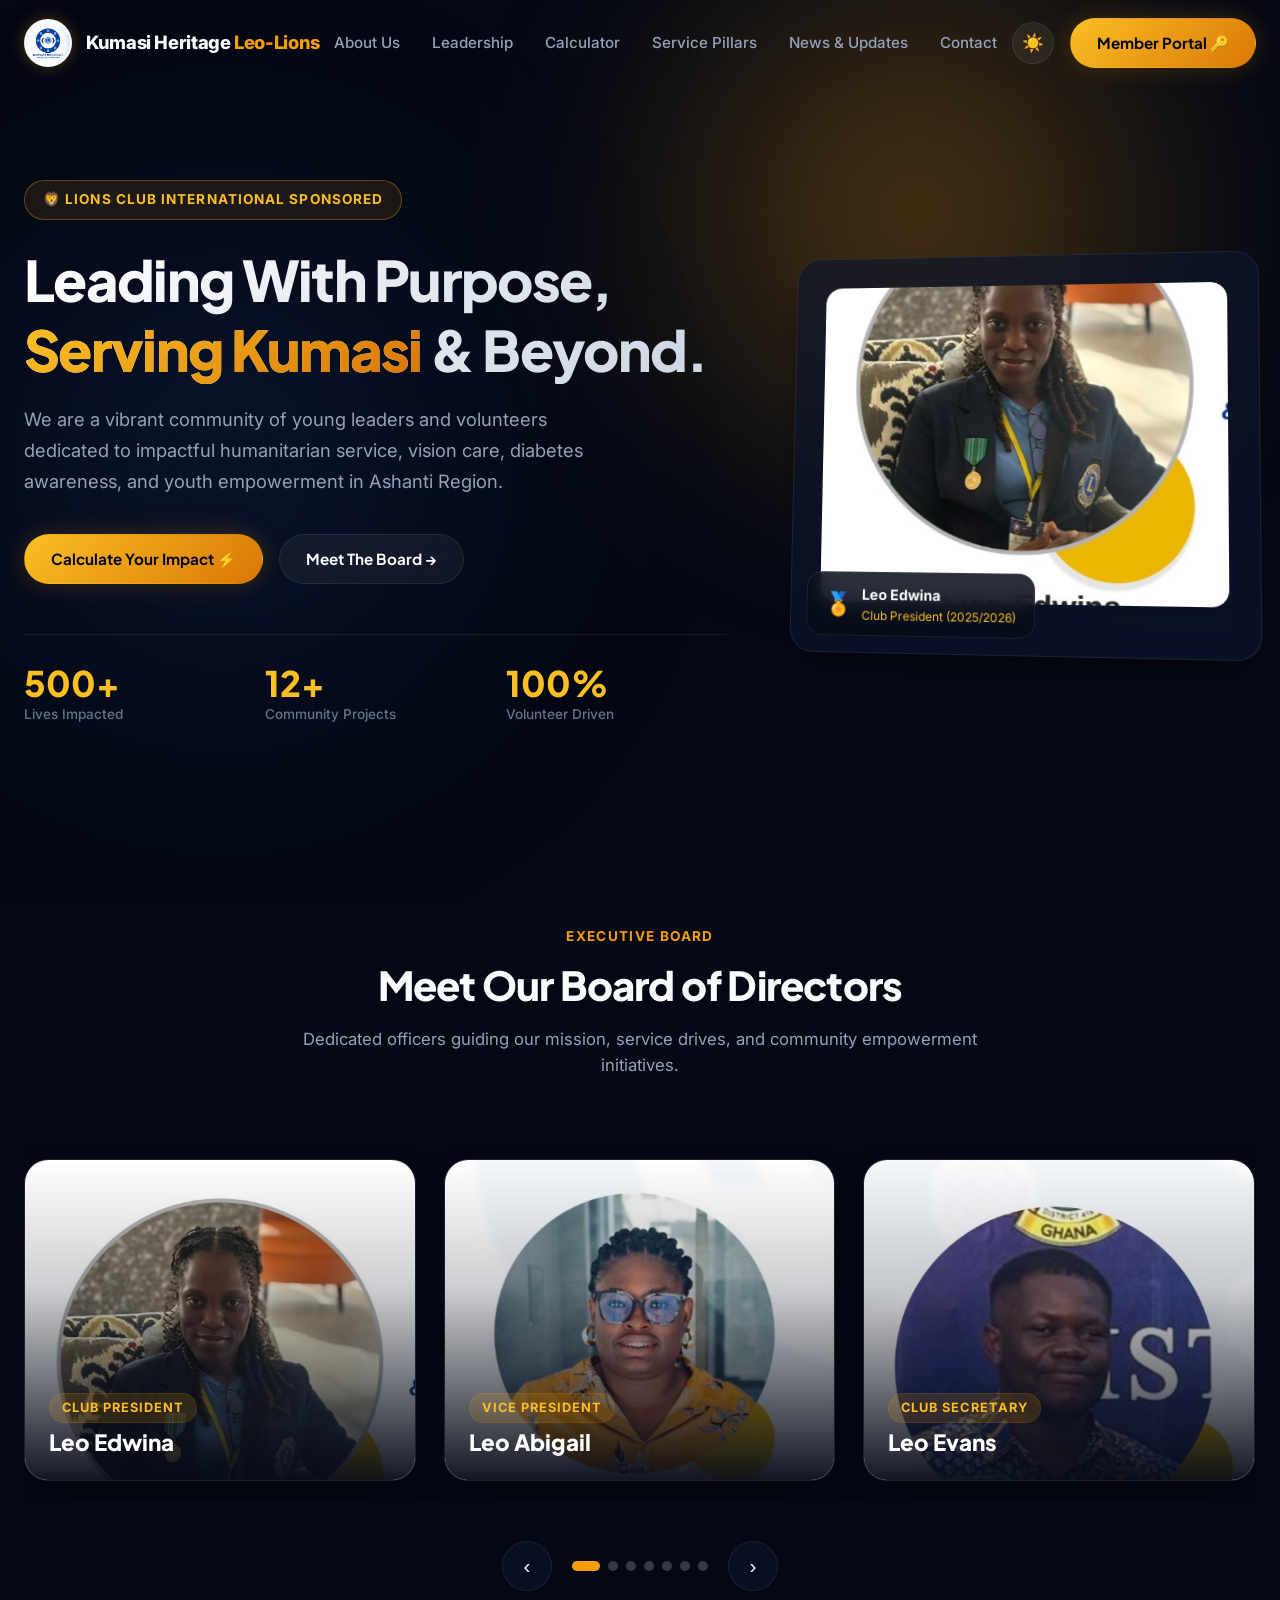
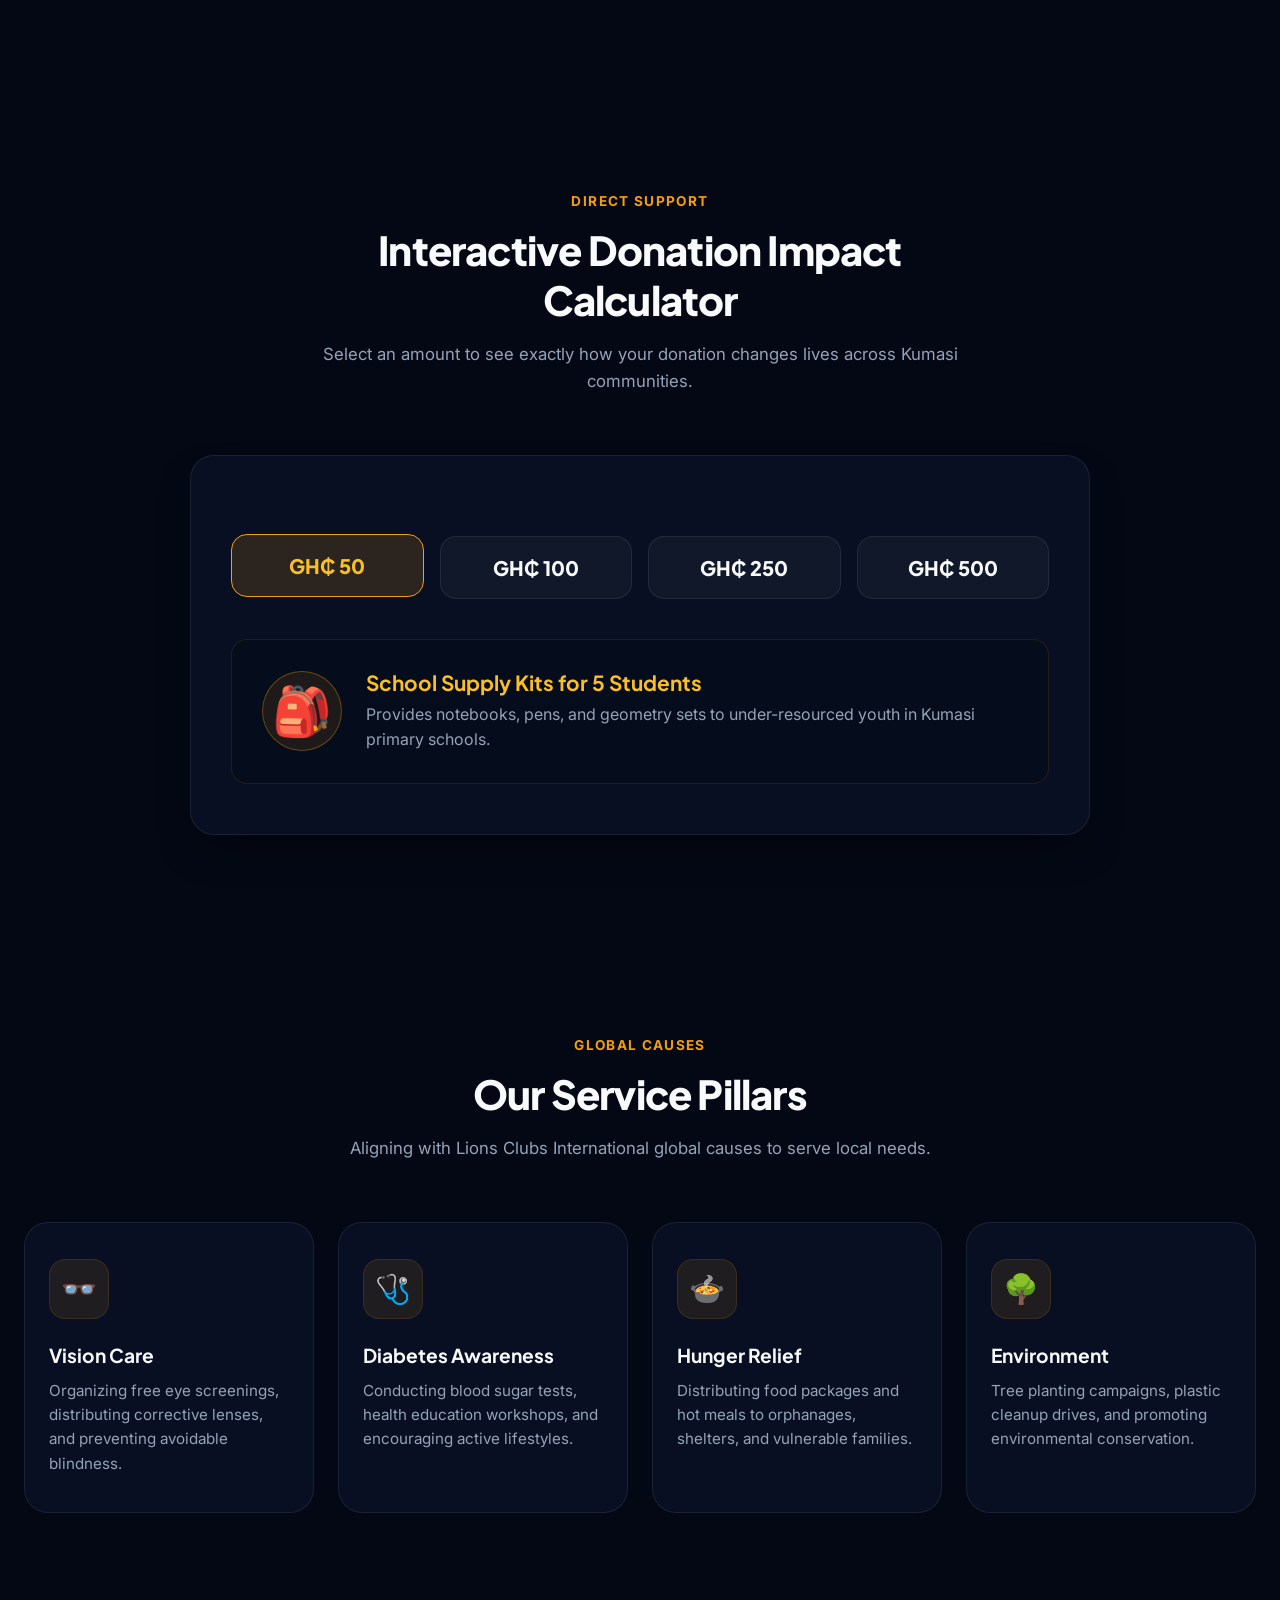
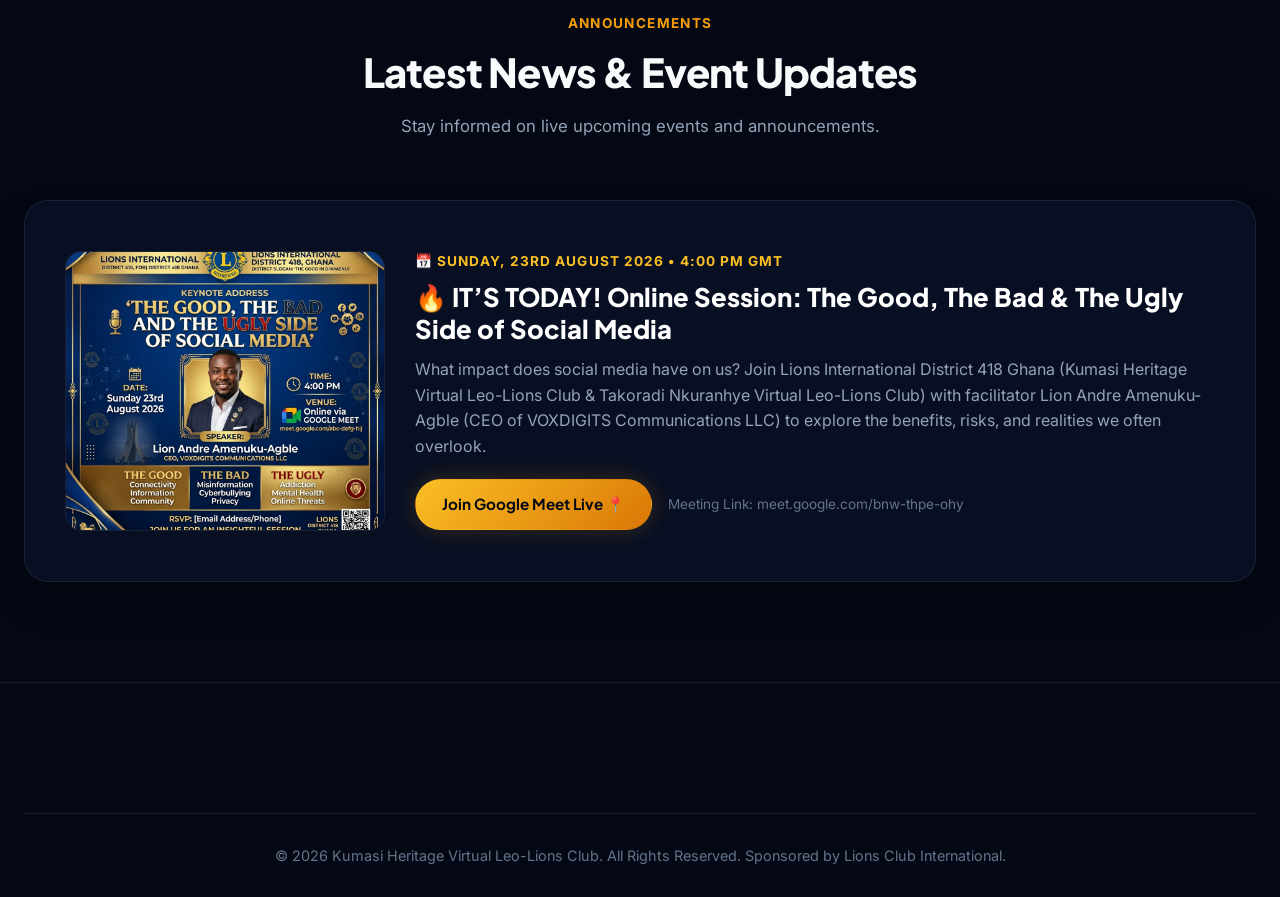
==== v2/index.html @ 8d5316f0 "feat: Add live August 23 2026 Social Media Online Session event post and remove demo mode warning ba" ====
<!DOCTYPE html>
<html lang="en">

<head>
    <meta charset="UTF-8">
    <meta name="viewport" content="width=device-width, initial-scale=1.0">
    <title>Kumasi Heritage Virtual Leo-Lions Club | Version 2</title>

    <!-- SEO Meta Tags -->
    <meta name="description" content="Kumasi Heritage Virtual Leo-Lions Club empowers youth in Ghana through community service, leadership development, vision care, and hunger relief.">
    <meta name="keywords" content="Kumasi Leo Club, Lions Club Ghana, Youth Leadership Kumasi, NGO Ghana, Volunteer Kumasi">
    <meta name="author" content="Kumasi Heritage Virtual Leo-Lions Club">
    <meta name="robots" content="index, follow">
    <link rel="canonical" href="https://kumasiheritageleolions.org/">

    <!-- Open Graph / Social Media -->
    <meta property="og:type" content="website">
    <meta property="og:url" content="https://kumasiheritageleolions.org/">
    <meta property="og:title" content="Kumasi Heritage Virtual Leo-Lions Club | Youth Leadership & Service">
    <meta property="og:description" content="Empowering youth and serving communities across Kumasi and Ghana through impactful service projects.">
    <meta property="og:image" content="https://kumasiheritageleolions.org/assets/club_logo.png">

    <!-- Schema.org JSON-LD -->
    <script type="application/ld+json">
    {
      "@context": "https://schema.org",
      "@type": "NGO",
      "name": "Kumasi Heritage Virtual Leo-Lions Club",
      "url": "https://kumasiheritageleolions.org",
      "logo": "https://kumasiheritageleolions.org/assets/club_logo.png",
      "description": "Virtual Leo-Lions Club based in Kumasi, Ghana, focused on youth leadership, community health, and hunger relief.",
      "parentOrganization": {
        "@type": "Organization",
        "name": "Lions Clubs International"
      },
      "address": {
        "@type": "PostalAddress",
        "addressLocality": "Kumasi",
        "addressCountry": "GH"
      }
    }
    </script>

    <!-- Favicon -->
    <link rel="icon" type="image/png" href="../assets/favicon.png">
    <link rel="apple-touch-icon" href="../assets/favicon.png">

    <!-- Stylesheet -->
    <link rel="stylesheet" href="css/styles.css">
</head>

<body>

    <!-- Ambient Glowing Background Meshes -->
    <div class="ambient-glow-wrapper">
        <div class="glow-orb glow-orb-1"></div>
        <div class="glow-orb glow-orb-2"></div>
    </div>

    <!-- Navigation Bar V2 -->
    <nav class="v2-navbar">
        <div class="container nav-container">
            <a href="index.html" class="brand-logo-group">
                <img src="../assets/club_logo.png" alt="Kumasi Heritage Virtual Leo-Lions Club Emblem" class="brand-logo-img">
                <span class="brand-title">Kumasi Heritage <span>Leo-Lions</span></span>
            </a>

            <ul class="nav-links">
                <li><a href="#about" class="nav-link">About Us</a></li>
                <li><a href="#leadership" class="nav-link">Leadership</a></li>
                <li><a href="#impact" class="nav-link">Calculator</a></li>
                <li><a href="#services" class="nav-link">Service Pillars</a></li>
                <li><a href="#updates" class="nav-link">News & Updates</a></li>
                <li><a href="#contact" class="nav-link">Contact</a></li>
            </ul>

            <div class="nav-actions">
                <button id="theme-toggle-btn" class="theme-toggle-btn" aria-label="Toggle Dark/Light Mode">☀️</button>
                <a href="portal.html" class="btn-v2 btn-gold">Member Portal 🔑</a>
            </div>
        </div>
    </nav>

    <!-- Main Content -->
    <main>
        <!-- Hero Section V2 -->
        <section class="hero-v2">
            <div class="container hero-grid">
                <div class="hero-content-wrap">
                    <div class="hero-badge-tag">
                        <span>🦁 Lions Club International Sponsored</span>
                    </div>
                    <h1 class="hero-title-v2">
                        Leading With Purpose, <span>Serving Kumasi</span> & Beyond.
                    </h1>
                    <p class="hero-description-v2">
                        We are a vibrant community of young leaders and volunteers dedicated to impactful humanitarian service, vision care, diabetes awareness, and youth empowerment in Ashanti Region.
                    </p>

                    <div class="hero-actions-v2">
                        <a href="#impact" class="btn-v2 btn-gold">Calculate Your Impact ⚡</a>
                        <a href="#leadership" class="btn-v2 btn-glass">Meet The Board →</a>
                    </div>

                    <!-- Hero Stats Ticker -->
                    <div class="hero-stats-ticker">
                        <div class="stat-ticker-card">
                            <div class="stat-number" data-target="500" data-suffix="+">0+</div>
                            <div class="stat-label">Lives Impacted</div>
                        </div>
                        <div class="stat-ticker-card">
                            <div class="stat-number" data-target="12" data-suffix="+">0+</div>
                            <div class="stat-label">Community Projects</div>
                        </div>
                        <div class="stat-ticker-card">
                            <div class="stat-number" data-target="100" data-suffix="%">0%</div>
                            <div class="stat-label">Volunteer Driven</div>
                        </div>
                    </div>
                </div>

                <!-- Hero 3D Card Visual -->
                <div class="hero-visual-card">
                    <div class="hero-image-wrapper">
                        <img src="../assets/board/president_edwina.jpg" alt="President Edwina - Kumasi Heritage Virtual Leo-Lions Club" class="hero-featured-img">
                    </div>
                    <div class="hero-card-badge">
                        <span class="hcb-icon">🏅</span>
                        <div>
                            <div class="hcb-title">Leo Edwina</div>
                            <div class="hcb-sub">Club President (2025/2026)</div>
                        </div>
                    </div>
                </div>
            </div>
        </section>

        <!-- Leadership Showcase V2 (Board Carousel) -->
        <section id="leadership" class="board-section-v2">
            <div class="container">
                <div class="section-header-v2">
                    <span class="section-tag">Executive Board</span>
                    <h2 class="section-title-v2">Meet Our Board of Directors</h2>
                    <p class="section-desc-v2">Dedicated officers guiding our mission, service drives, and community empowerment initiatives.</p>
                </div>

                <div class="board-carousel-v2-container">
                    <div id="board-track-v2" class="board-track-v2">
                        
                        <!-- President Edwina -->
                        <div class="board-card-v2">
                            <div class="board-card-v2-img-wrap">
                                <img src="../assets/board/president_edwina.jpg" alt="Leo Edwina - Club President" class="board-card-v2-img">
                                <div class="board-card-v2-overlay"></div>
                            </div>
                            <div class="board-card-v2-content">
                                <span class="board-officer-title">Club President</span>
                                <h3 class="board-officer-name">Leo Edwina</h3>
                            </div>
                        </div>

                        <!-- Vice President Abigail -->
                        <div class="board-card-v2">
                            <div class="board-card-v2-img-wrap">
                                <img src="../assets/board/vp_abigail.jpg" alt="Leo Abigail - Vice President" class="board-card-v2-img">
                                <div class="board-card-v2-overlay"></div>
                            </div>
                            <div class="board-card-v2-content">
                                <span class="board-officer-title">Vice President</span>
                                <h3 class="board-officer-name">Leo Abigail</h3>
                            </div>
                        </div>

                        <!-- Secretary Evans -->
                        <div class="board-card-v2">
                            <div class="board-card-v2-img-wrap">
                                <img src="../assets/board/secretary_evans.jpg" alt="Leo Evans - Club Secretary" class="board-card-v2-img">
                                <div class="board-card-v2-overlay"></div>
                            </div>
                            <div class="board-card-v2-content">
                                <span class="board-officer-title">Club Secretary</span>
                                <h3 class="board-officer-name">Leo Evans</h3>
                            </div>
                        </div>

                        <!-- Treasurer Lorenzo -->
                        <div class="board-card-v2">
                            <div class="board-card-v2-img-wrap">
                                <img src="../assets/board/treasurer_lorenzo.jpg" alt="Leo Lorenzo - Club Treasurer" class="board-card-v2-img">
                                <div class="board-card-v2-overlay"></div>
                            </div>
                            <div class="board-card-v2-content">
                                <span class="board-officer-title">Club Treasurer</span>
                                <h3 class="board-officer-name">Leo Lorenzo</h3>
                            </div>
                        </div>

                        <!-- Marketing Yaw -->
                        <div class="board-card-v2">
                            <div class="board-card-v2-img-wrap">
                                <img src="../assets/board/marketing_yaw.jpg" alt="Leo Yaw - Marketing Director" class="board-card-v2-img">
                                <div class="board-card-v2-overlay"></div>
                            </div>
                            <div class="board-card-v2-content">
                                <span class="board-officer-title">Marketing Director</span>
                                <h3 class="board-officer-name">Leo Yaw</h3>
                            </div>
                        </div>

                        <!-- Membership Ojochide -->
                        <div class="board-card-v2">
                            <div class="board-card-v2-img-wrap">
                                <img src="../assets/board/membership_ojochide.jpg" alt="Leo Ojochide - Membership Director" class="board-card-v2-img">
                                <div class="board-card-v2-overlay"></div>
                            </div>
                            <div class="board-card-v2-content">
                                <span class="board-officer-title">Membership Director</span>
                                <h3 class="board-officer-name">Leo Ojochide</h3>
                            </div>
                        </div>

                        <!-- Director Doreen -->
                        <div class="board-card-v2">
                            <div class="board-card-v2-img-wrap">
                                <img src="../assets/board/director_doreen.jpg" alt="Leo Doreen - Service Director" class="board-card-v2-img">
                                <div class="board-card-v2-overlay"></div>
                            </div>
                            <div class="board-card-v2-content">
                                <span class="board-officer-title">Service Director</span>
                                <h3 class="board-officer-name">Leo Doreen</h3>
                            </div>
                        </div>

                        <!-- Director Isaac -->
                        <div class="board-card-v2">
                            <div class="board-card-v2-img-wrap">
                                <img src="../assets/board/director_isaac.jpg" alt="Leo Isaac - Board Director" class="board-card-v2-img">
                                <div class="board-card-v2-overlay"></div>
                            </div>
                            <div class="board-card-v2-content">
                                <span class="board-officer-title">Board Director</span>
                                <h3 class="board-officer-name">Leo Isaac</h3>
                            </div>
                        </div>

                        <!-- Tamer Alfred -->
                        <div class="board-card-v2">
                            <div class="board-card-v2-img-wrap">
                                <img src="../assets/board/tamer_alfred.jpg" alt="Leo Alfred - Tail Tamer" class="board-card-v2-img">
                                <div class="board-card-v2-overlay"></div>
                            </div>
                            <div class="board-card-v2-content">
                                <span class="board-officer-title">Tail Tamer</span>
                                <h3 class="board-officer-name">Leo Alfred</h3>
                            </div>
                        </div>

                    </div>
                </div>

                <!-- Controls -->
                <div class="carousel-nav-v2">
                    <button id="carousel-prev-v2" class="carousel-btn-v2" aria-label="Previous Officer">‹</button>
                    <div id="carousel-dots-v2" class="carousel-dots-v2"></div>
                    <button id="carousel-next-v2" class="carousel-btn-v2" aria-label="Next Officer">›</button>
                </div>
            </div>
        </section>

        <!-- Interactive Donation Impact Calculator -->
        <section id="impact" class="impact-calculator-section">
            <div class="container">
                <div class="section-header-v2">
                    <span class="section-tag">Direct Support</span>
                    <h2 class="section-title-v2">Interactive Donation Impact Calculator</h2>
                    <p class="section-desc-v2">Select an amount to see exactly how your donation changes lives across Kumasi communities.</p>
                </div>

                <div class="calc-card-v2">
                    <div class="calc-amounts-grid">
                        <button class="calc-amount-btn active" data-amount="50">GH₵ 50</button>
                        <button class="calc-amount-btn" data-amount="100">GH₵ 100</button>
                        <button class="calc-amount-btn" data-amount="250">GH₵ 250</button>
                        <button class="calc-amount-btn" data-amount="500">GH₵ 500</button>
                    </div>

                    <div class="calc-result-box">
                        <div id="calc-icon" class="calc-icon">🎒</div>
                        <div class="calc-text-wrap">
                            <h3 id="calc-title">School Supply Kits for 5 Students</h3>
                            <p id="calc-desc">Provides notebooks, pens, and geometry sets to under-resourced youth in Kumasi primary schools.</p>
                        </div>
                    </div>
                </div>
            </div>
        </section>

        <!-- Service Pillars V2 -->
        <section id="services" class="services-section-v2">
            <div class="container">
                <div class="section-header-v2">
                    <span class="section-tag">Global Causes</span>
                    <h2 class="section-title-v2">Our Service Pillars</h2>
                    <p class="section-desc-v2">Aligning with Lions Clubs International global causes to serve local needs.</p>
                </div>

                <div class="services-grid-v2">
                    <div class="service-card-v2">
                        <div class="service-icon-v2">👓</div>
                        <h3 class="service-title-v2">Vision Care</h3>
                        <p class="service-desc-v2">Organizing free eye screenings, distributing corrective lenses, and preventing avoidable blindness.</p>
                    </div>

                    <div class="service-card-v2">
                        <div class="service-icon-v2">🩺</div>
                        <h3 class="service-title-v2">Diabetes Awareness</h3>
                        <p class="service-desc-v2">Conducting blood sugar tests, health education workshops, and encouraging active lifestyles.</p>
                    </div>

                    <div class="service-card-v2">
                        <div class="service-icon-v2">🍲</div>
                        <h3 class="service-title-v2">Hunger Relief</h3>
                        <p class="service-desc-v2">Distributing food packages and hot meals to orphanages, shelters, and vulnerable families.</p>
                    </div>

                    <div class="service-card-v2">
                        <div class="service-icon-v2">🌳</div>
                        <h3 class="service-title-v2">Environment</h3>
                        <p class="service-desc-v2">Tree planting campaigns, plastic cleanup drives, and promoting environmental conservation.</p>
                    </div>
                </div>
            </div>
        </section>

        <!-- News & Updates Section V2 -->
        <section id="updates" class="services-section-v2" style="padding-top: 0;">
            <div class="container">
                <div class="section-header-v2">
                    <span class="section-tag">Announcements</span>
                    <h2 class="section-title-v2">Latest News & Event Updates</h2>
                    <p class="section-desc-v2">Stay informed on live upcoming events and announcements.</p>
                </div>

                <div id="updates-feed-container">
                    <div class="calc-card-v2" style="max-width: 100%; display: grid; grid-template-columns: 320px 1fr; gap: 30px; align-items: center;">
                        <img src="assets/events/social_media_event_aug23.jpg" alt="Event Flyer" style="width: 100%; height: 280px; object-fit: cover; border-radius: var(--radius-md); border: 1px solid var(--border-glass);">
                        <div>
                            <span style="color: var(--gold-400); font-weight: 700; font-size: 0.85rem; text-transform: uppercase; letter-spacing: 0.08em; display: block; margin-bottom: 8px;">
                                📅 Sunday, 23rd August 2026 • 4:00 PM GMT
                            </span>
                            <h3 style="font-size: 1.6rem; color: #fff; margin-bottom: 12px; font-weight: 800;">
                                🔥 IT’S TODAY! Online Session: The Good, The Bad & The Ugly Side of Social Media
                            </h3>
                            <p style="color: var(--text-secondary); margin-bottom: 20px; line-height: 1.6;">
                                What impact does social media have on us? Join Lions International District 418 Ghana (Kumasi Heritage Virtual Leo-Lions Club & Takoradi Nkuranhye Virtual Leo-Lions Club) with facilitator Lion Andre Amenuku-Agble (CEO of VOXDIGITS Communications LLC) to explore the benefits, risks, and realities we often overlook.
                            </p>
                            <div style="display: flex; gap: 16px; align-items: center; flex-wrap: wrap;">
                                <a href="https://meet.google.com/bnw-thpe-ohy" target="_blank" rel="noopener noreferrer" class="btn-v2 btn-gold">
                                    Join Google Meet Live 📍
                                </a>
                                <span style="font-size: 0.85rem; color: var(--text-muted);">Meeting Link: meet.google.com/bnw-thpe-ohy</span>
                            </div>
                        </div>
                    </div>
                </div>
            </div>
        </section>
    </main>

    <!-- Footer V2 -->
    <footer class="footer-v2">
        <div class="container">
            <div class="footer-bottom-v2">
                <p>&copy; 2026 Kumasi Heritage Virtual Leo-Lions Club. All Rights Reserved. Sponsored by Lions Club International.</p>
            </div>
        </div>
    </footer>

    <!-- JS Scripts -->
    <script src="js/app.js"></script>
</body>

</html>
---- v2/css/styles.css ----
/* 
   ==========================================================================
   Kumasi Heritage Virtual Leo-Lions Club - Version 2 (V2) Design System
   Architecture: Pure Vanilla CSS with Glassmorphism, HSL Tokens & Animations
   ==========================================================================
*/

@import url('https://fonts.googleapis.com/css2?family=Inter:wght@300;400;500;600;700&family=Plus+Jakarta+Sans:wght@500;600;700;800&display=swap');

:root {
    /* Color Palette - HSL Tailored */
    --navy-950: #040814;
    --navy-900: #060b18;
    --navy-800: #0b152c;
    --navy-700: #122144;
    --navy-600: #1a2f5e;
    
    --gold-500: #f59e0b;
    --gold-400: #fbbf24;
    --gold-600: #d97706;
    --gold-glow: rgba(245, 158, 11, 0.25);
    
    --emerald-500: #10b981;
    --emerald-glow: rgba(16, 185, 129, 0.2);

    /* Dynamic Theme Variables (Default Midnight Dark Lux) */
    --bg-main: var(--navy-950);
    --bg-surface: var(--navy-900);
    --bg-card: rgba(11, 21, 44, 0.65);
    --bg-card-hover: rgba(18, 33, 68, 0.75);
    --bg-glass: rgba(6, 11, 24, 0.75);
    
    --border-subtle: rgba(245, 158, 11, 0.12);
    --border-glass: rgba(255, 255, 255, 0.08);
    --border-highlight: rgba(245, 158, 11, 0.35);

    --text-primary: #f8fafc;
    --text-secondary: #94a3b8;
    --text-muted: #64748b;
    --text-gold: #fbbf24;

    --font-heading: 'Plus Jakarta Sans', sans-serif;
    --font-body: 'Inter', sans-serif;

    /* Shadows & Depth */
    --shadow-glass: 0 8px 32px 0 rgba(0, 0, 0, 0.37);
    --shadow-gold-glow: 0 0 25px rgba(245, 158, 11, 0.2);
    --shadow-card: 0 20px 40px -15px rgba(0, 0, 0, 0.5);

    --radius-sm: 8px;
    --radius-md: 16px;
    --radius-lg: 24px;
    --radius-full: 9999px;

    --transition-fast: 0.2s cubic-bezier(0.4, 0, 0.2, 1);
    --transition-normal: 0.35s cubic-bezier(0.25, 1, 0.5, 1);
    --transition-bounce: 0.5s cubic-bezier(0.34, 1.56, 0.64, 1);
}

/* Light Mode Overrides */
body.light-theme {
    --bg-main: #f8fafc;
    --bg-surface: #ffffff;
    --bg-card: rgba(255, 255, 255, 0.85);
    --bg-card-hover: #ffffff;
    --bg-glass: rgba(255, 255, 255, 0.85);
    
    --border-subtle: rgba(0, 51, 102, 0.08);
    --border-glass: rgba(0, 51, 102, 0.06);
    --border-highlight: rgba(245, 158, 11, 0.5);

    --text-primary: #0f172a;
    --text-secondary: #475569;
    --text-muted: #64748b;
    --text-gold: #d97706;

    --shadow-glass: 0 8px 32px 0 rgba(0, 51, 102, 0.08);
    --shadow-card: 0 10px 30px -10px rgba(0, 51, 102, 0.08);
}

/* --- Base & Reset --- */
* {
    margin: 0;
    padding: 0;
    box-sizing: border-box;
}

html {
    scroll-behavior: smooth;
    font-size: 16px;
}

body {
    font-family: var(--font-body);
    background-color: var(--bg-main);
    color: var(--text-primary);
    line-height: 1.6;
    overflow-x: hidden;
    transition: background-color var(--transition-normal), color var(--transition-normal);
}

h1, h2, h3, h4, h5, h6 {
    font-family: var(--font-heading);
    color: var(--text-primary);
    font-weight: 700;
    line-height: 1.25;
}

a {
    color: inherit;
    text-decoration: none;
}

img {
    max-width: 100%;
    height: auto;
    display: block;
}

/* --- Ambient Background Glow Meshes --- */
.ambient-glow-wrapper {
    position: fixed;
    top: 0;
    left: 0;
    width: 100vw;
    height: 100vh;
    overflow: hidden;
    z-index: -1;
    pointer-events: none;
}

.glow-orb {
    position: absolute;
    border-radius: 50%;
    filter: blur(120px);
    opacity: 0.45;
    animation: floatGlow 14s ease-in-out infinite alternate;
}

.glow-orb-1 {
    top: -10%;
    right: 5%;
    width: 600px;
    height: 600px;
    background: radial-gradient(circle, var(--gold-500) 0%, rgba(245, 158, 11, 0) 70%);
}

.glow-orb-2 {
    bottom: 10%;
    left: -10%;
    width: 700px;
    height: 700px;
    background: radial-gradient(circle, var(--navy-600) 0%, rgba(26, 47, 94, 0) 70%);
    animation-delay: -7s;
}

@keyframes floatGlow {
    0% { transform: translate(0, 0) scale(1); }
    50% { transform: translate(40px, 60px) scale(1.1); }
    100% { transform: translate(-30px, -20px) scale(0.95); }
}

/* --- Container Utility --- */
.container {
    max-width: 1280px;
    margin: 0 auto;
    padding: 0 24px;
}

/* --- Glassmorphic Navigation --- */
.v2-navbar {
    position: fixed;
    top: 0;
    left: 0;
    width: 100%;
    z-index: 1000;
    padding: 18px 0;
    transition: var(--transition-normal);
}

.v2-navbar.scrolled {
    background: var(--bg-glass);
    backdrop-filter: blur(16px);
    -webkit-backdrop-filter: blur(16px);
    border-bottom: 1px solid var(--border-glass);
    padding: 12px 0;
    box-shadow: var(--shadow-glass);
}

.nav-container {
    display: flex;
    align-items: center;
    justify-content: space-between;
}

.brand-logo-group {
    display: flex;
    align-items: center;
    gap: 14px;
}

.brand-logo-img {
    width: 48px;
    height: 48px;
    object-fit: contain;
    border-radius: 50%;
    background: #fff;
    padding: 2px;
    box-shadow: 0 0 15px rgba(245, 158, 11, 0.3);
}

.brand-title {
    font-size: 1.15rem;
    font-weight: 800;
    letter-spacing: -0.02em;
    color: var(--text-primary);
}

.brand-title span {
    color: var(--gold-500);
}

.nav-links {
    display: flex;
    align-items: center;
    gap: 32px;
    list-style: none;
}

.nav-link {
    font-size: 0.95rem;
    font-weight: 500;
    color: var(--text-secondary);
    transition: var(--transition-fast);
    position: relative;
}

.nav-link:hover, .nav-link.active {
    color: var(--gold-400);
}

.nav-link::after {
    content: '';
    position: absolute;
    bottom: -6px;
    left: 0;
    width: 0;
    height: 2px;
    background: var(--gold-500);
    transition: var(--transition-fast);
    border-radius: 2px;
}

.nav-link:hover::after, .nav-link.active::after {
    width: 100%;
}

.nav-actions {
    display: flex;
    align-items: center;
    gap: 16px;
}

/* Theme Toggle Button */
.theme-toggle-btn {
    background: rgba(255, 255, 255, 0.06);
    border: 1px solid var(--border-glass);
    color: var(--text-primary);
    width: 42px;
    height: 42px;
    border-radius: 50%;
    display: flex;
    align-items: center;
    justify-content: center;
    cursor: pointer;
    font-size: 1.1rem;
    transition: var(--transition-fast);
}

.theme-toggle-btn:hover {
    background: rgba(245, 158, 11, 0.15);
    border-color: var(--border-highlight);
    transform: rotate(15deg);
}

/* Buttons */
.btn-v2 {
    display: inline-flex;
    align-items: center;
    justify-content: center;
    gap: 10px;
    padding: 12px 26px;
    border-radius: var(--radius-full);
    font-family: var(--font-heading);
    font-weight: 700;
    font-size: 0.95rem;
    cursor: pointer;
    transition: var(--transition-bounce);
    border: 1px solid transparent;
}

.btn-gold {
    background: linear-gradient(135deg, var(--gold-400) 0%, var(--gold-600) 100%);
    color: #040814;
    box-shadow: var(--shadow-gold-glow);
}

.btn-gold:hover {
    transform: translateY(-3px) scale(1.02);
    box-shadow: 0 10px 30px rgba(245, 158, 11, 0.4);
}

.btn-glass {
    background: rgba(255, 255, 255, 0.05);
    border-color: var(--border-glass);
    color: var(--text-primary);
    backdrop-filter: blur(10px);
}

.btn-glass:hover {
    background: rgba(255, 255, 255, 0.12);
    border-color: var(--border-highlight);
    color: var(--gold-400);
    transform: translateY(-2px);
}

/* --- Hero V2 Section --- */
.hero-v2 {
    padding: 180px 0 100px;
    position: relative;
}

.hero-grid {
    display: grid;
    grid-template-columns: 1.2fr 0.8fr;
    gap: 60px;
    align-items: center;
}

.hero-badge-tag {
    display: inline-flex;
    align-items: center;
    gap: 8px;
    padding: 8px 18px;
    background: rgba(245, 158, 11, 0.1);
    border: 1px solid var(--border-highlight);
    border-radius: var(--radius-full);
    color: var(--gold-400);
    font-size: 0.85rem;
    font-weight: 700;
    text-transform: uppercase;
    letter-spacing: 0.08em;
    margin-bottom: 24px;
}

.hero-title-v2 {
    font-size: 3.5rem;
    font-weight: 800;
    letter-spacing: -0.03em;
    margin-bottom: 20px;
    background: linear-gradient(135deg, #ffffff 0%, #cbd5e1 100%);
    -webkit-background-clip: text;
    -webkit-text-fill-color: transparent;
}

body.light-theme .hero-title-v2 {
    background: linear-gradient(135deg, #0f172a 0%, #334155 100%);
    -webkit-background-clip: text;
    -webkit-text-fill-color: transparent;
}

.hero-title-v2 span {
    background: linear-gradient(135deg, var(--gold-400) 0%, var(--gold-600) 100%);
    -webkit-background-clip: text;
    -webkit-text-fill-color: transparent;
}

.hero-description-v2 {
    font-size: 1.15rem;
    color: var(--text-secondary);
    margin-bottom: 36px;
    max-width: 600px;
    line-height: 1.7;
}

.hero-actions-v2 {
    display: flex;
    gap: 16px;
    flex-wrap: wrap;
    margin-bottom: 50px;
}

/* Hero Stats Ticker */
.hero-stats-ticker {
    display: grid;
    grid-template-columns: repeat(3, 1fr);
    gap: 20px;
    padding-top: 30px;
    border-top: 1px solid var(--border-glass);
}

.stat-ticker-card {
    text-align: left;
}

.stat-number {
    font-size: 2.2rem;
    font-weight: 800;
    font-family: var(--font-heading);
    color: var(--gold-400);
    line-height: 1;
}

.stat-label {
    font-size: 0.85rem;
    color: var(--text-muted);
    font-weight: 500;
    margin-top: 4px;
}

/* Hero Visual 3D Showcase Card */
.hero-visual-card {
    position: relative;
    background: var(--bg-card);
    border: 1px solid var(--border-glass);
    border-radius: var(--radius-lg);
    padding: 30px;
    backdrop-filter: blur(20px);
    box-shadow: var(--shadow-card);
    transform: perspective(1000px) rotateY(-6deg) rotateX(4deg);
    transition: var(--transition-normal);
}

.hero-visual-card:hover {
    transform: perspective(1000px) rotateY(0deg) rotateX(0deg) translateY(-8px);
    border-color: var(--border-highlight);
    box-shadow: var(--shadow-gold-glow);
}

.hero-image-wrapper {
    position: relative;
    border-radius: var(--radius-md);
    overflow: hidden;
    margin-bottom: 20px;
}

.hero-featured-img {
    width: 100%;
    height: 320px;
    object-fit: cover;
    border-radius: var(--radius-md);
}

.hero-card-badge {
    position: absolute;
    bottom: 16px;
    left: 16px;
    background: rgba(6, 11, 24, 0.85);
    backdrop-filter: blur(10px);
    padding: 10px 18px;
    border-radius: var(--radius-md);
    border: 1px solid var(--border-glass);
    display: flex;
    align-items: center;
    gap: 10px;
}

.hcb-icon {
    font-size: 1.4rem;
}

.hcb-title {
    font-size: 0.9rem;
    font-weight: 700;
    color: #fff;
}

.hcb-sub {
    font-size: 0.75rem;
    color: var(--gold-400);
}

/* --- Section Title Utility --- */
.section-header-v2 {
    text-align: center;
    max-width: 680px;
    margin: 0 auto 60px;
}

.section-tag {
    color: var(--gold-500);
    font-weight: 700;
    text-transform: uppercase;
    letter-spacing: 0.1em;
    font-size: 0.85rem;
    margin-bottom: 12px;
    display: block;
}

.section-title-v2 {
    font-size: 2.5rem;
    font-weight: 800;
    margin-bottom: 16px;
    letter-spacing: -0.02em;
}

.section-desc-v2 {
    color: var(--text-secondary);
    font-size: 1.05rem;
}

/* --- Leadership Board Carousel V2 --- */
.board-section-v2 {
    padding: 100px 0;
    position: relative;
}

.board-carousel-v2-container {
    position: relative;
    overflow: hidden;
    padding: 20px 0;
}

.board-track-v2 {
    display: flex;
    gap: 28px;
    transition: transform 0.5s cubic-bezier(0.25, 1, 0.5, 1);
    will-change: transform;
}

.board-card-v2 {
    flex: 0 0 calc(33.333% - 19px);
    min-width: 300px;
    background: var(--bg-card);
    border: 1px solid var(--border-glass);
    border-radius: var(--radius-lg);
    overflow: hidden;
    backdrop-filter: blur(16px);
    box-shadow: var(--shadow-card);
    transition: var(--transition-normal);
    position: relative;
}

.board-card-v2:hover {
    transform: translateY(-10px);
    border-color: var(--border-highlight);
    box-shadow: var(--shadow-gold-glow);
}

.board-card-v2-img-wrap {
    width: 100%;
    height: 320px;
    overflow: hidden;
    position: relative;
    background: #000;
}

.board-card-v2-img {
    width: 100%;
    height: 100%;
    object-fit: cover;
    object-position: top center;
    transition: transform 0.6s cubic-bezier(0.25, 1, 0.5, 1);
}

.board-card-v2:hover .board-card-v2-img {
    transform: scale(1.06);
}

.board-card-v2-overlay {
    position: absolute;
    inset: 0;
    background: linear-gradient(to top, rgba(6, 11, 24, 0.95) 0%, rgba(6, 11, 24, 0.2) 60%, rgba(0,0,0,0) 100%);
    pointer-events: none;
}

.board-card-v2-content {
    position: absolute;
    bottom: 0;
    left: 0;
    width: 100%;
    padding: 24px;
    z-index: 2;
}

.board-officer-title {
    font-size: 0.8rem;
    font-weight: 700;
    text-transform: uppercase;
    letter-spacing: 0.08em;
    color: var(--gold-400);
    margin-bottom: 6px;
    display: inline-block;
    padding: 4px 12px;
    background: rgba(245, 158, 11, 0.15);
    border-radius: var(--radius-full);
    border: 1px solid var(--border-subtle);
}

.board-officer-name {
    font-size: 1.4rem;
    font-weight: 800;
    color: #ffffff;
    line-height: 1.2;
}

/* Carousel Controls */
.carousel-nav-v2 {
    display: flex;
    align-items: center;
    justify-content: center;
    gap: 20px;
    margin-top: 40px;
}

.carousel-btn-v2 {
    width: 50px;
    height: 50px;
    border-radius: 50%;
    background: var(--bg-card);
    border: 1px solid var(--border-glass);
    color: var(--text-primary);
    font-size: 1.3rem;
    display: flex;
    align-items: center;
    justify-content: center;
    cursor: pointer;
    transition: var(--transition-fast);
}

.carousel-btn-v2:hover {
    background: var(--gold-500);
    color: #040814;
    border-color: var(--gold-500);
    transform: scale(1.1);
}

.carousel-dots-v2 {
    display: flex;
    gap: 8px;
}

.dot-v2 {
    width: 10px;
    height: 10px;
    border-radius: 50%;
    background: rgba(255, 255, 255, 0.2);
    cursor: pointer;
    transition: var(--transition-fast);
}

.dot-v2.active {
    width: 28px;
    border-radius: 10px;
    background: var(--gold-500);
}

/* --- Interactive Donation Impact Calculator Section --- */
.impact-calculator-section {
    padding: 100px 0;
    position: relative;
}

.calc-card-v2 {
    background: var(--bg-card);
    border: 1px solid var(--border-glass);
    border-radius: var(--radius-lg);
    padding: 50px 40px;
    backdrop-filter: blur(20px);
    box-shadow: var(--shadow-card);
    max-width: 900px;
    margin: 0 auto;
}

.calc-amounts-grid {
    display: grid;
    grid-template-columns: repeat(4, 1fr);
    gap: 16px;
    margin: 30px 0 40px;
}

.calc-amount-btn {
    padding: 18px;
    background: rgba(255, 255, 255, 0.04);
    border: 1px solid var(--border-glass);
    border-radius: var(--radius-md);
    color: var(--text-primary);
    font-family: var(--font-heading);
    font-size: 1.25rem;
    font-weight: 800;
    cursor: pointer;
    transition: var(--transition-fast);
    text-align: center;
}

.calc-amount-btn:hover, .calc-amount-btn.active {
    background: rgba(245, 158, 11, 0.15);
    border-color: var(--gold-500);
    color: var(--gold-400);
    transform: translateY(-2px);
}

.calc-result-box {
    background: rgba(6, 11, 24, 0.6);
    border: 1px solid var(--border-subtle);
    border-radius: var(--radius-md);
    padding: 30px;
    display: flex;
    align-items: center;
    gap: 24px;
}

.calc-icon {
    font-size: 3rem;
    background: rgba(245, 158, 11, 0.1);
    width: 80px;
    height: 80px;
    border-radius: 50%;
    display: flex;
    align-items: center;
    justify-content: center;
    flex-shrink: 0;
    border: 1px solid var(--border-highlight);
}

.calc-text-wrap h3 {
    font-size: 1.3rem;
    color: var(--gold-400);
    margin-bottom: 6px;
}

.calc-text-wrap p {
    color: var(--text-secondary);
    font-size: 1rem;
}

/* --- Service Pillars V2 --- */
.services-section-v2 {
    padding: 100px 0;
}

.services-grid-v2 {
    display: grid;
    grid-template-columns: repeat(4, 1fr);
    gap: 24px;
}

.service-card-v2 {
    background: var(--bg-card);
    border: 1px solid var(--border-glass);
    border-radius: var(--radius-lg);
    padding: 36px 24px;
    backdrop-filter: blur(16px);
    transition: var(--transition-normal);
}

.service-card-v2:hover {
    transform: translateY(-8px);
    border-color: var(--border-highlight);
    box-shadow: var(--shadow-gold-glow);
}

.service-icon-v2 {
    width: 60px;
    height: 60px;
    border-radius: var(--radius-md);
    background: rgba(245, 158, 11, 0.1);
    border: 1px solid var(--border-subtle);
    display: flex;
    align-items: center;
    justify-content: center;
    font-size: 1.8rem;
    margin-bottom: 24px;
}

.service-title-v2 {
    font-size: 1.2rem;
    margin-bottom: 12px;
}

.service-desc-v2 {
    font-size: 0.95rem;
    color: var(--text-secondary);
    line-height: 1.6;
}

/* --- Footer V2 --- */
.footer-v2 {
    padding: 80px 0 30px;
    border-top: 1px solid var(--border-glass);
    background: var(--navy-950);
}

.footer-bottom-v2 {
    margin-top: 50px;
    padding-top: 30px;
    border-top: 1px solid var(--border-glass);
    text-align: center;
    color: var(--text-muted);
    font-size: 0.9rem;
}

/* --- Responsive Media Queries --- */
@media (max-width: 1024px) {
    .hero-grid {
        grid-template-columns: 1fr;
        gap: 40px;
    }
    .hero-visual-card {
        transform: none;
    }
    .board-card-v2 {
        flex: 0 0 calc(50% - 14px);
    }
    .services-grid-v2 {
        grid-template-columns: repeat(2, 1fr);
    }
}

@media (max-width: 640px) {
    .nav-links {
        display: none; /* Mobile menu drawer toggle */
    }
    .hero-title-v2 {
        font-size: 2.4rem;
    }
    .board-card-v2 {
        flex: 0 0 100%;
    }
    .calc-amounts-grid {
        grid-template-columns: repeat(2, 1fr);
    }
    .services-grid-v2 {
        grid-template-columns: 1fr;
    }
}
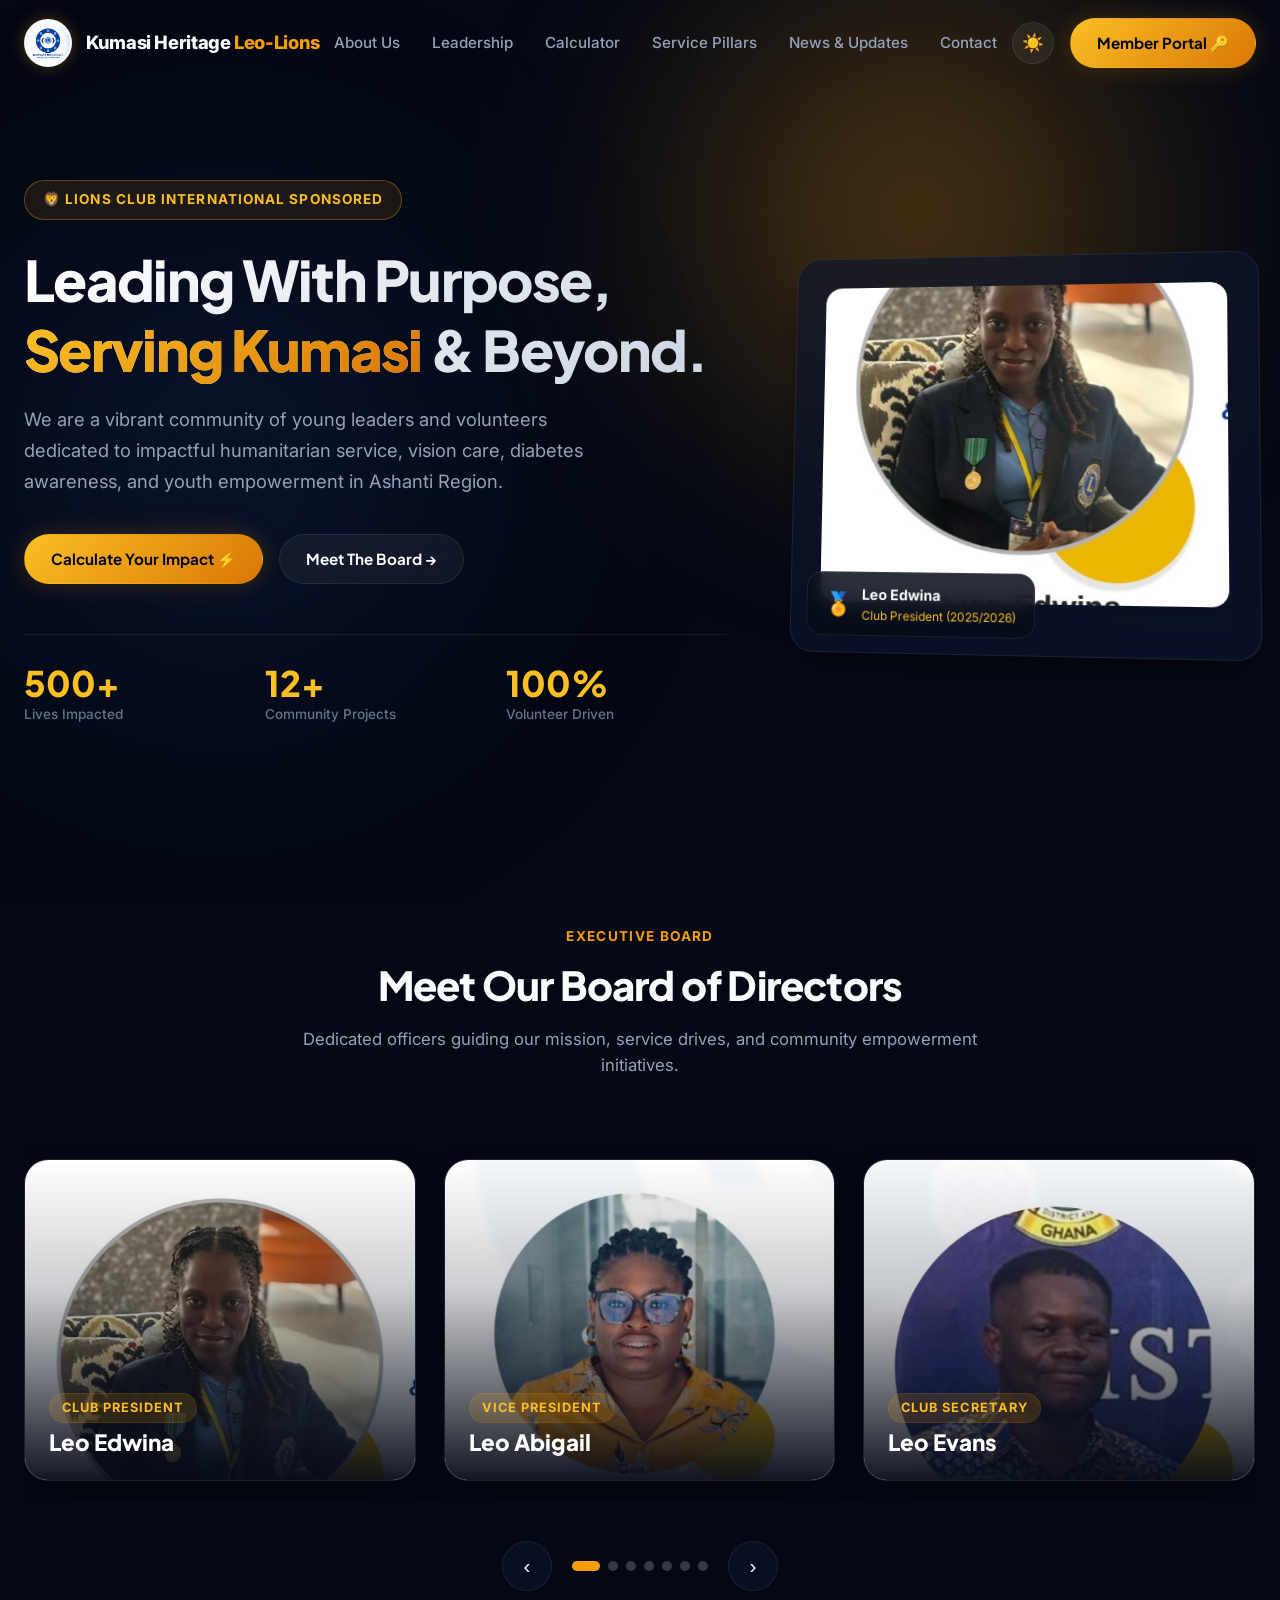
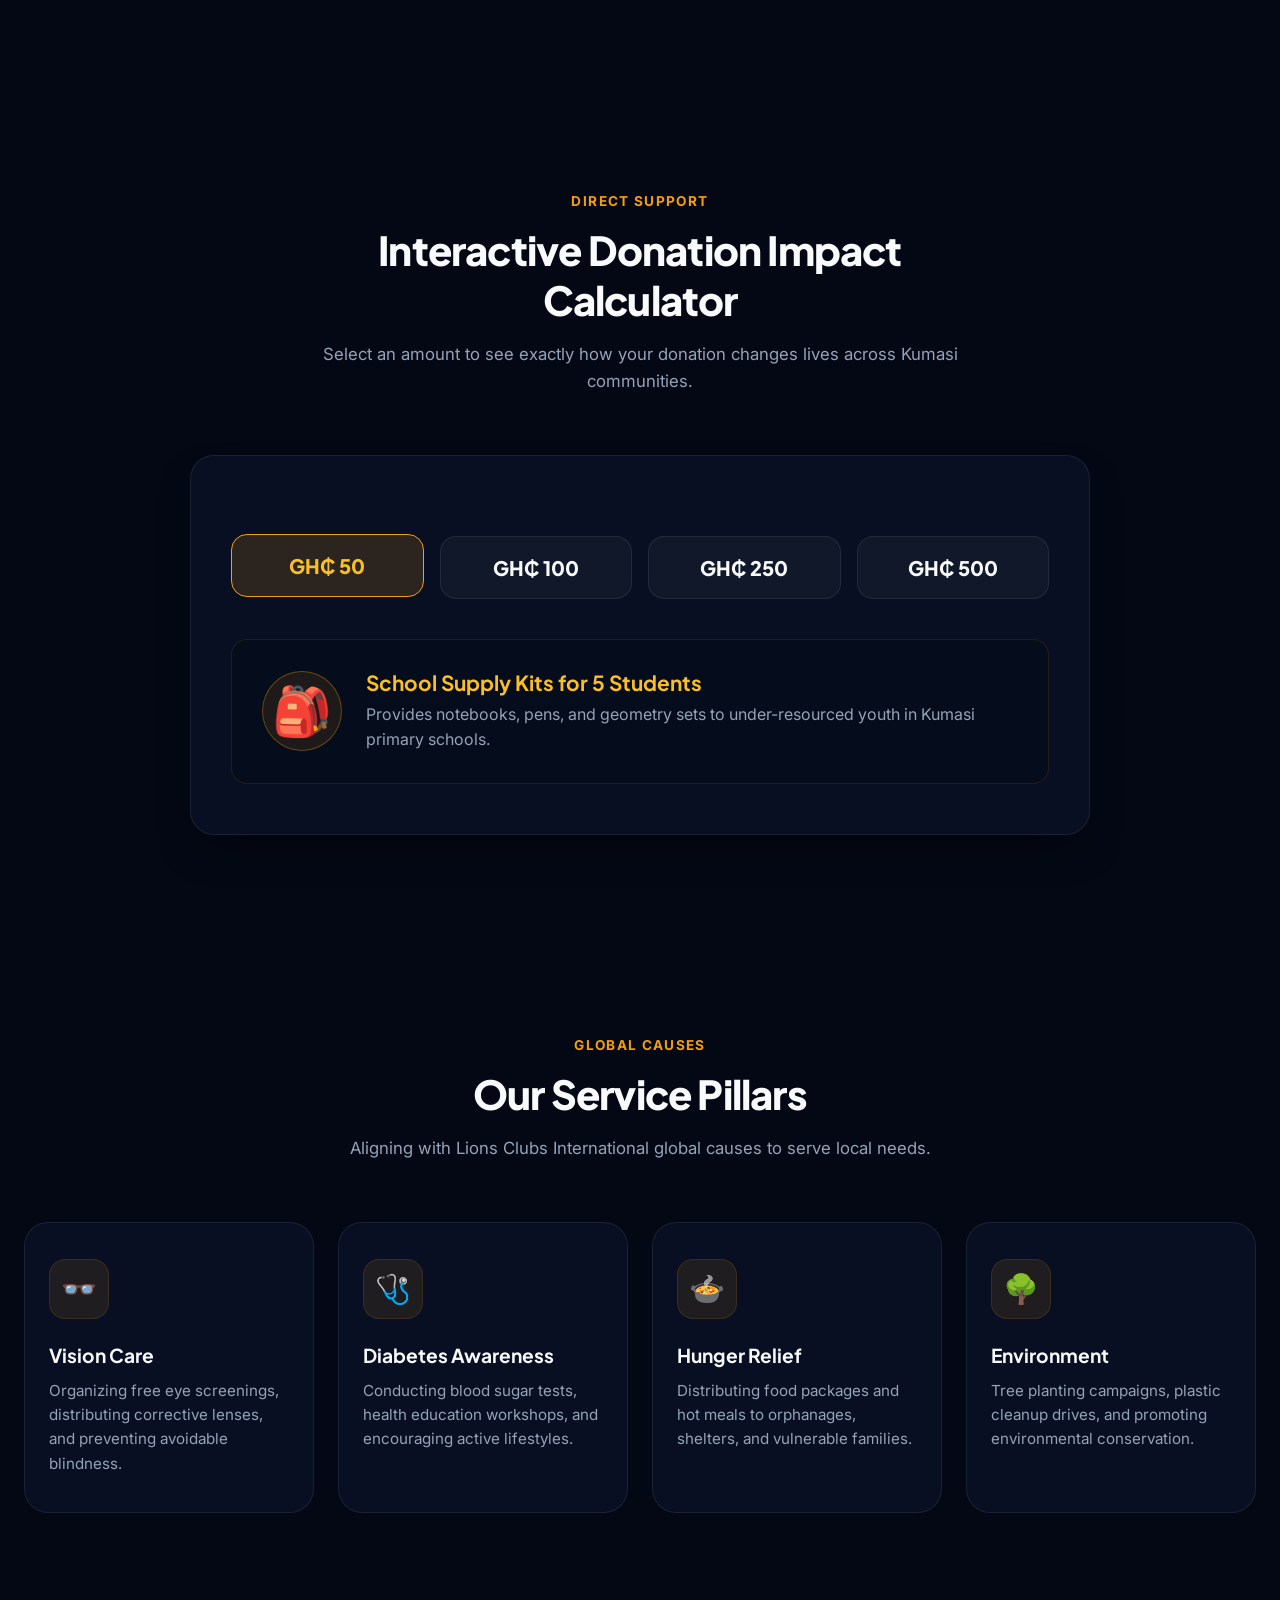
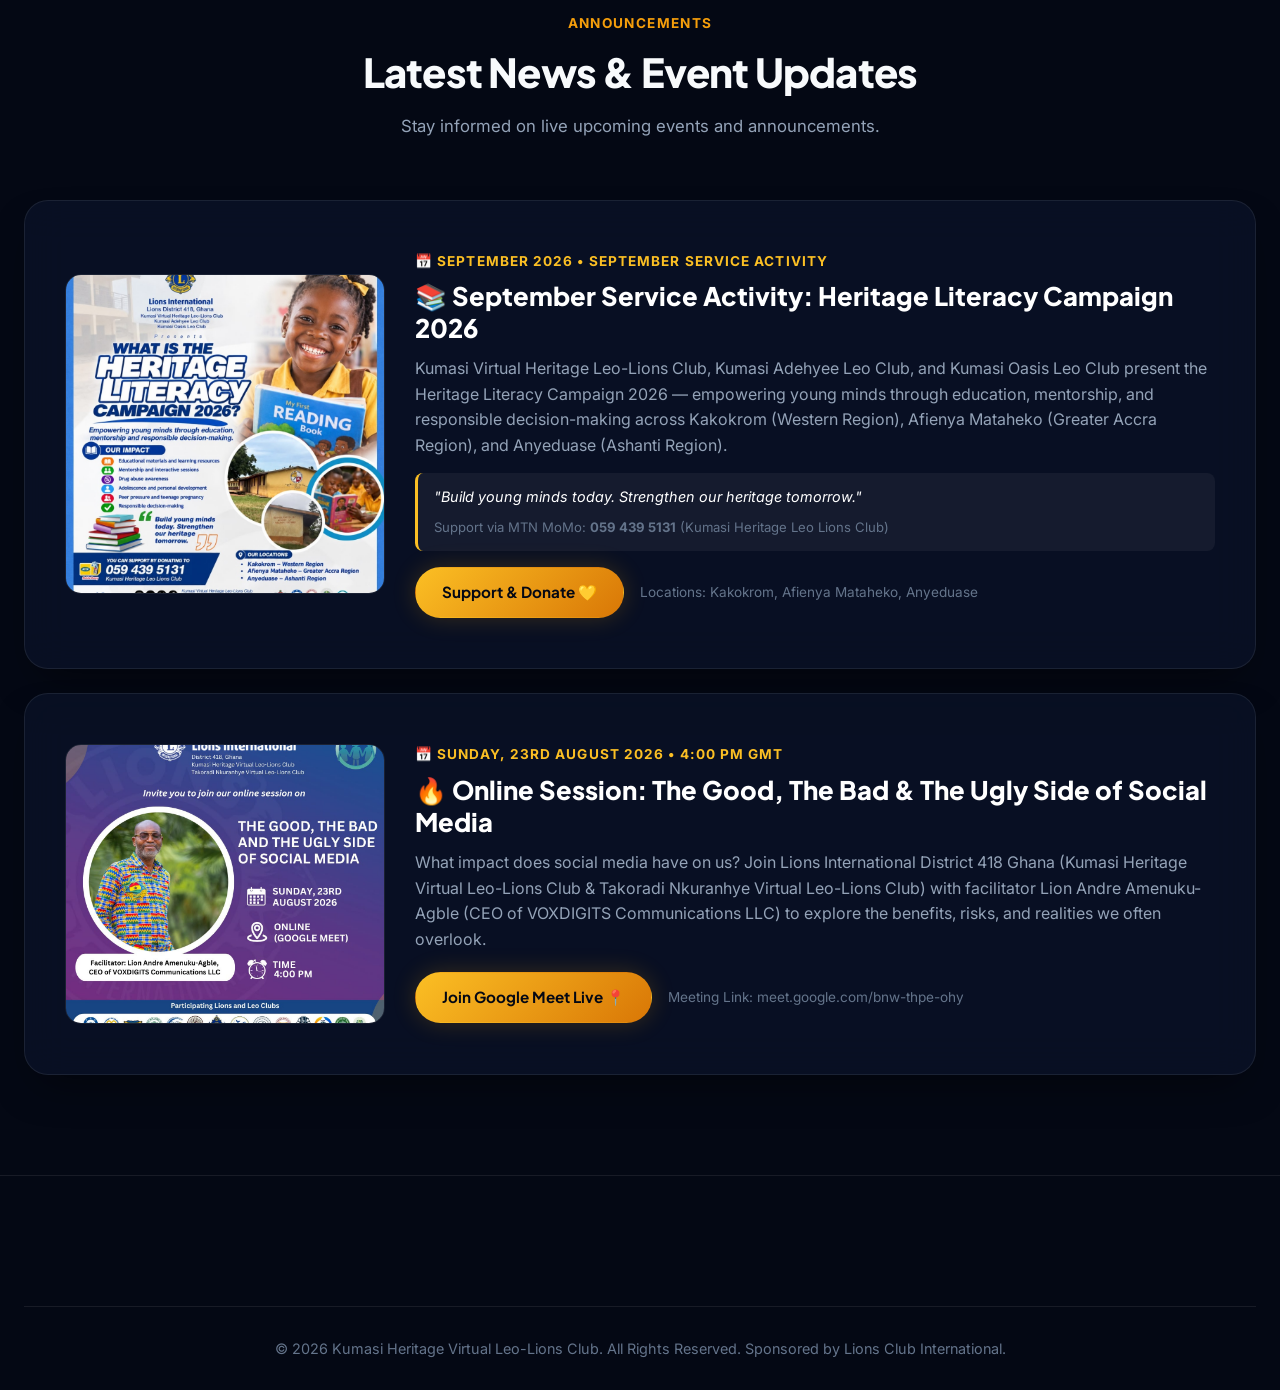
==== commit 9b665d45: "feat: Publish September service activity - Heritage Literacy Campaign 2026 update" ====
--- a/v2/index.html
+++ b/v2/index.html
@@ -342,14 +342,39 @@
                 </div>
 
                 <div id="updates-feed-container">
+                    <div class="calc-card-v2" style="max-width: 100%; display: grid; grid-template-columns: 320px 1fr; gap: 30px; align-items: center; margin-bottom: 24px;">
+                        <img src="../assets/events/heritage_literacy_campaign_2026.jpg" alt="Heritage Literacy Campaign 2026 Flyer" style="width: 100%; height: 320px; object-fit: cover; border-radius: var(--radius-md); border: 1px solid var(--border-glass);">
+                        <div>
+                            <span style="color: var(--gold-400); font-weight: 700; font-size: 0.85rem; text-transform: uppercase; letter-spacing: 0.08em; display: block; margin-bottom: 8px;">
+                                📅 September 2026 • September Service Activity
+                            </span>
+                            <h3 style="font-size: 1.6rem; color: #fff; margin-bottom: 12px; font-weight: 800;">
+                                📚 September Service Activity: Heritage Literacy Campaign 2026
+                            </h3>
+                            <p style="color: var(--text-secondary); margin-bottom: 14px; line-height: 1.6;">
+                                Kumasi Virtual Heritage Leo-Lions Club, Kumasi Adehyee Leo Club, and Kumasi Oasis Leo Club present the Heritage Literacy Campaign 2026 — empowering young minds through education, mentorship, and responsible decision-making across Kakokrom (Western Region), Afienya Mataheko (Greater Accra Region), and Anyeduase (Ashanti Region).
+                            </p>
+                            <div style="background: rgba(255,255,255,0.05); padding: 12px 16px; border-radius: 8px; border-left: 3px solid var(--gold-400); margin-bottom: 16px;">
+                                <p style="font-style: italic; color: #fff; margin: 0 0 6px 0; font-size: 0.9rem;">"Build young minds today. Strengthen our heritage tomorrow."</p>
+                                <span style="font-size: 0.82rem; color: var(--text-muted);">Support via MTN MoMo: <strong>059 439 5131</strong> (Kumasi Heritage Leo Lions Club)</span>
+                            </div>
+                            <div style="display: flex; gap: 16px; align-items: center; flex-wrap: wrap;">
+                                <a href="#contact" class="btn-v2 btn-gold">
+                                    Support & Donate 💛
+                                </a>
+                                <span style="font-size: 0.85rem; color: var(--text-muted);">Locations: Kakokrom, Afienya Mataheko, Anyeduase</span>
+                            </div>
+                        </div>
+                    </div>
+
                     <div class="calc-card-v2" style="max-width: 100%; display: grid; grid-template-columns: 320px 1fr; gap: 30px; align-items: center;">
-                        <img src="assets/events/social_media_event_aug23.jpg" alt="Event Flyer" style="width: 100%; height: 280px; object-fit: cover; border-radius: var(--radius-md); border: 1px solid var(--border-glass);">
+                        <img src="../assets/events/social_media_event_aug23.jpg" alt="Event Flyer" style="width: 100%; height: 280px; object-fit: cover; border-radius: var(--radius-md); border: 1px solid var(--border-glass);">
                         <div>
                             <span style="color: var(--gold-400); font-weight: 700; font-size: 0.85rem; text-transform: uppercase; letter-spacing: 0.08em; display: block; margin-bottom: 8px;">
                                 📅 Sunday, 23rd August 2026 • 4:00 PM GMT
                             </span>
                             <h3 style="font-size: 1.6rem; color: #fff; margin-bottom: 12px; font-weight: 800;">
-                                🔥 IT’S TODAY! Online Session: The Good, The Bad & The Ugly Side of Social Media
+                                🔥 Online Session: The Good, The Bad & The Ugly Side of Social Media
                             </h3>
                             <p style="color: var(--text-secondary); margin-bottom: 20px; line-height: 1.6;">
                                 What impact does social media have on us? Join Lions International District 418 Ghana (Kumasi Heritage Virtual Leo-Lions Club & Takoradi Nkuranhye Virtual Leo-Lions Club) with facilitator Lion Andre Amenuku-Agble (CEO of VOXDIGITS Communications LLC) to explore the benefits, risks, and realities we often overlook.
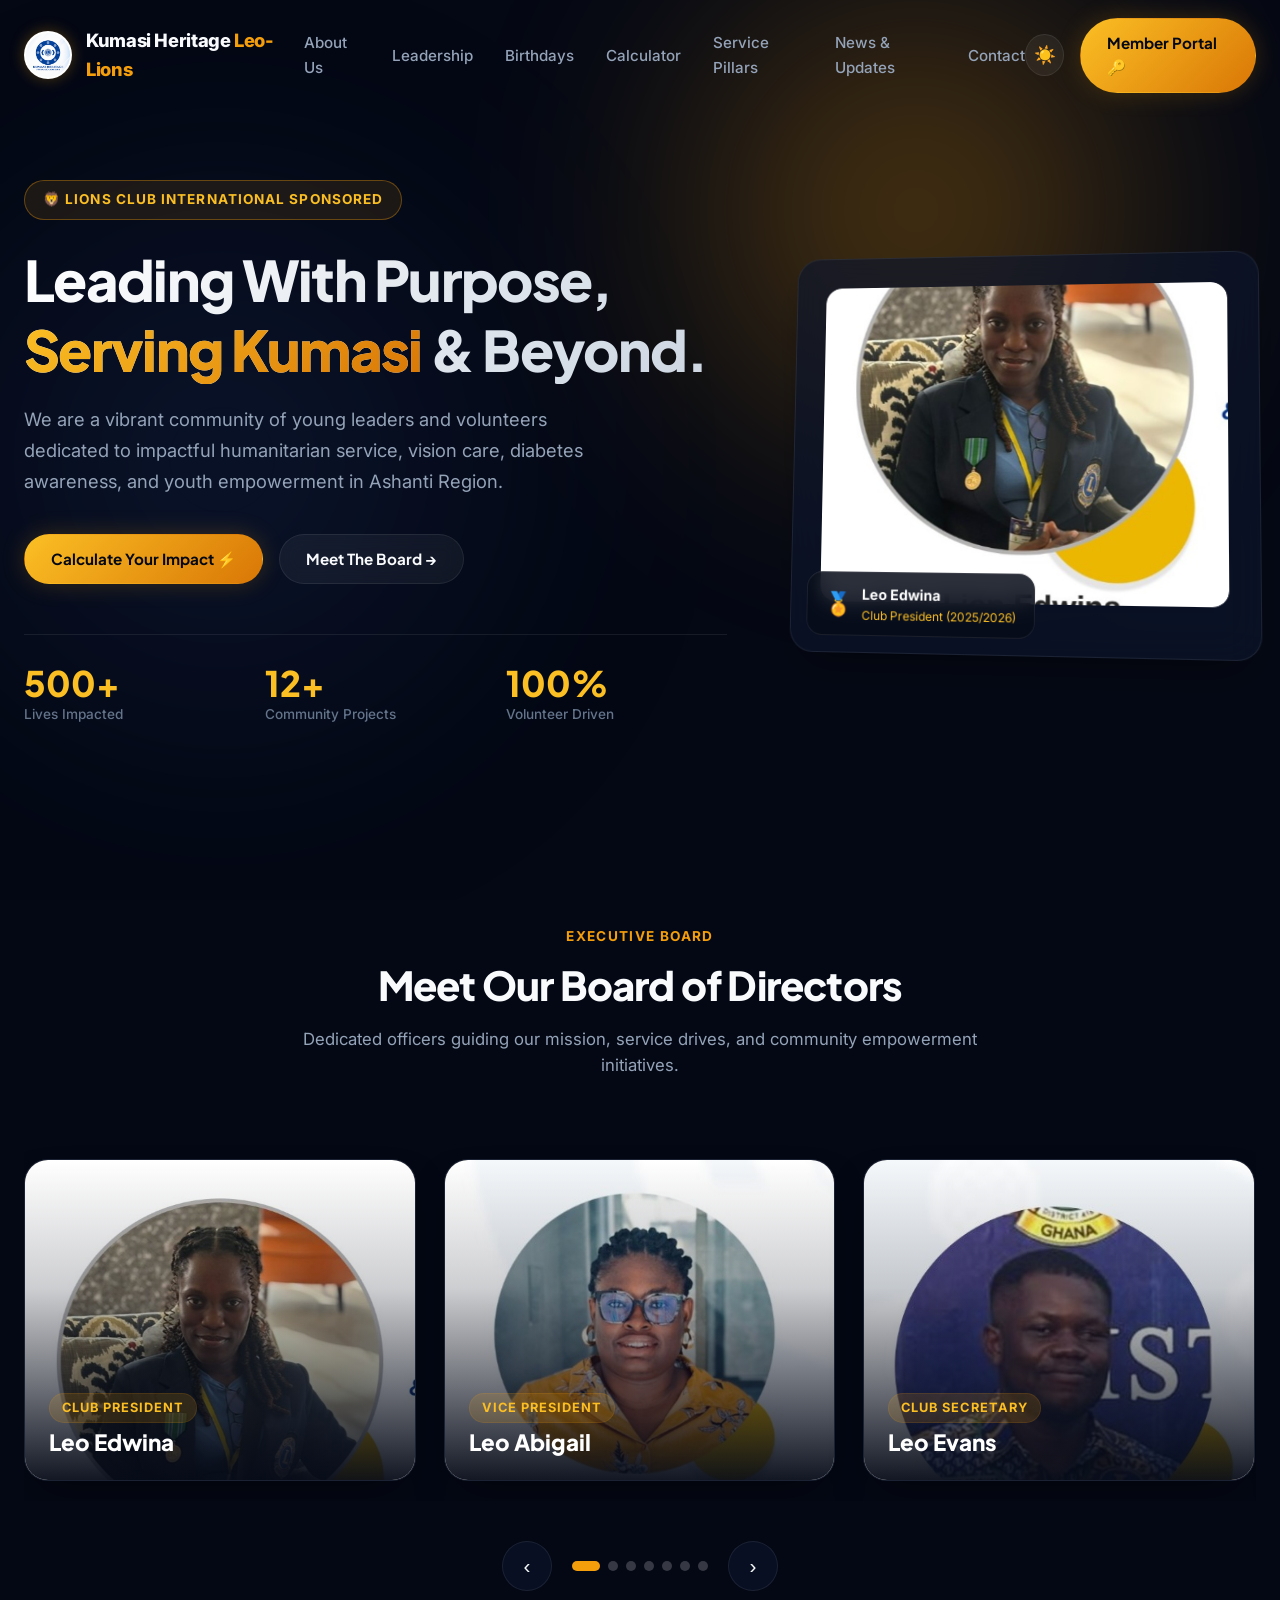
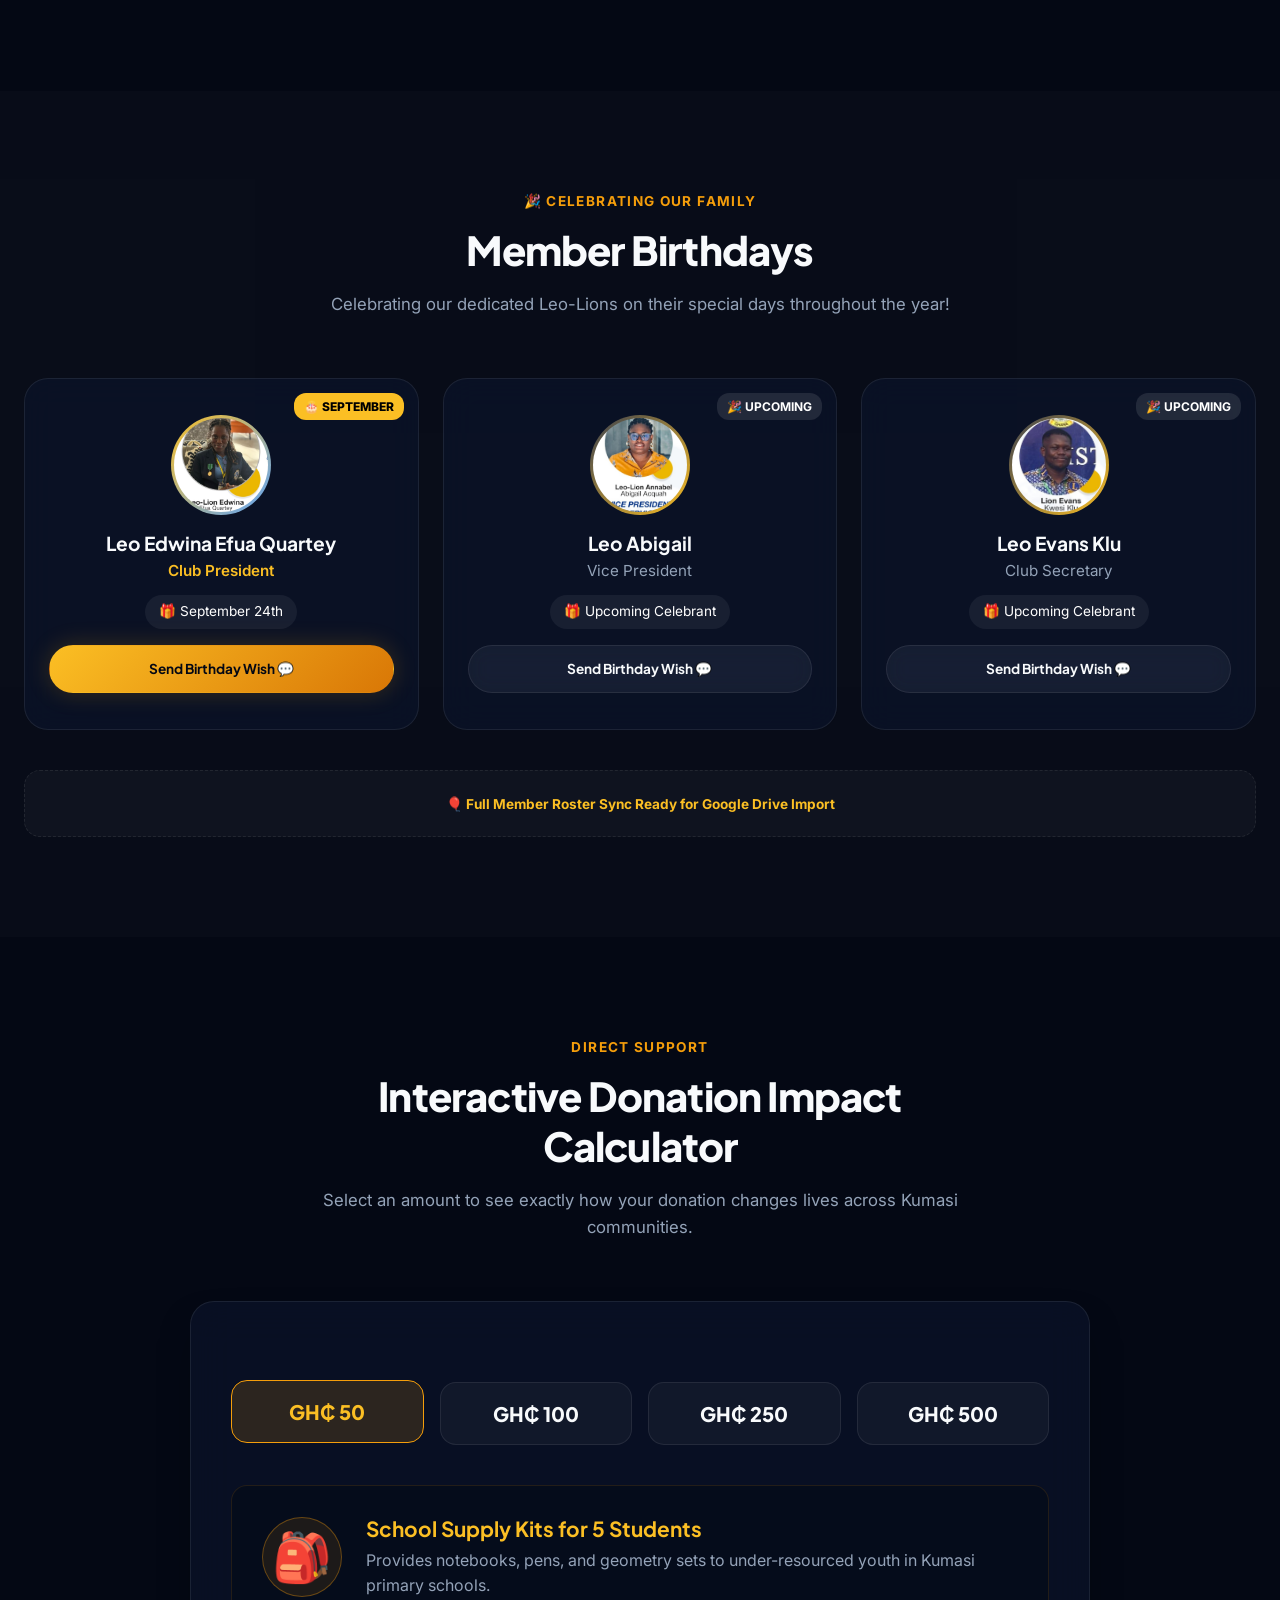
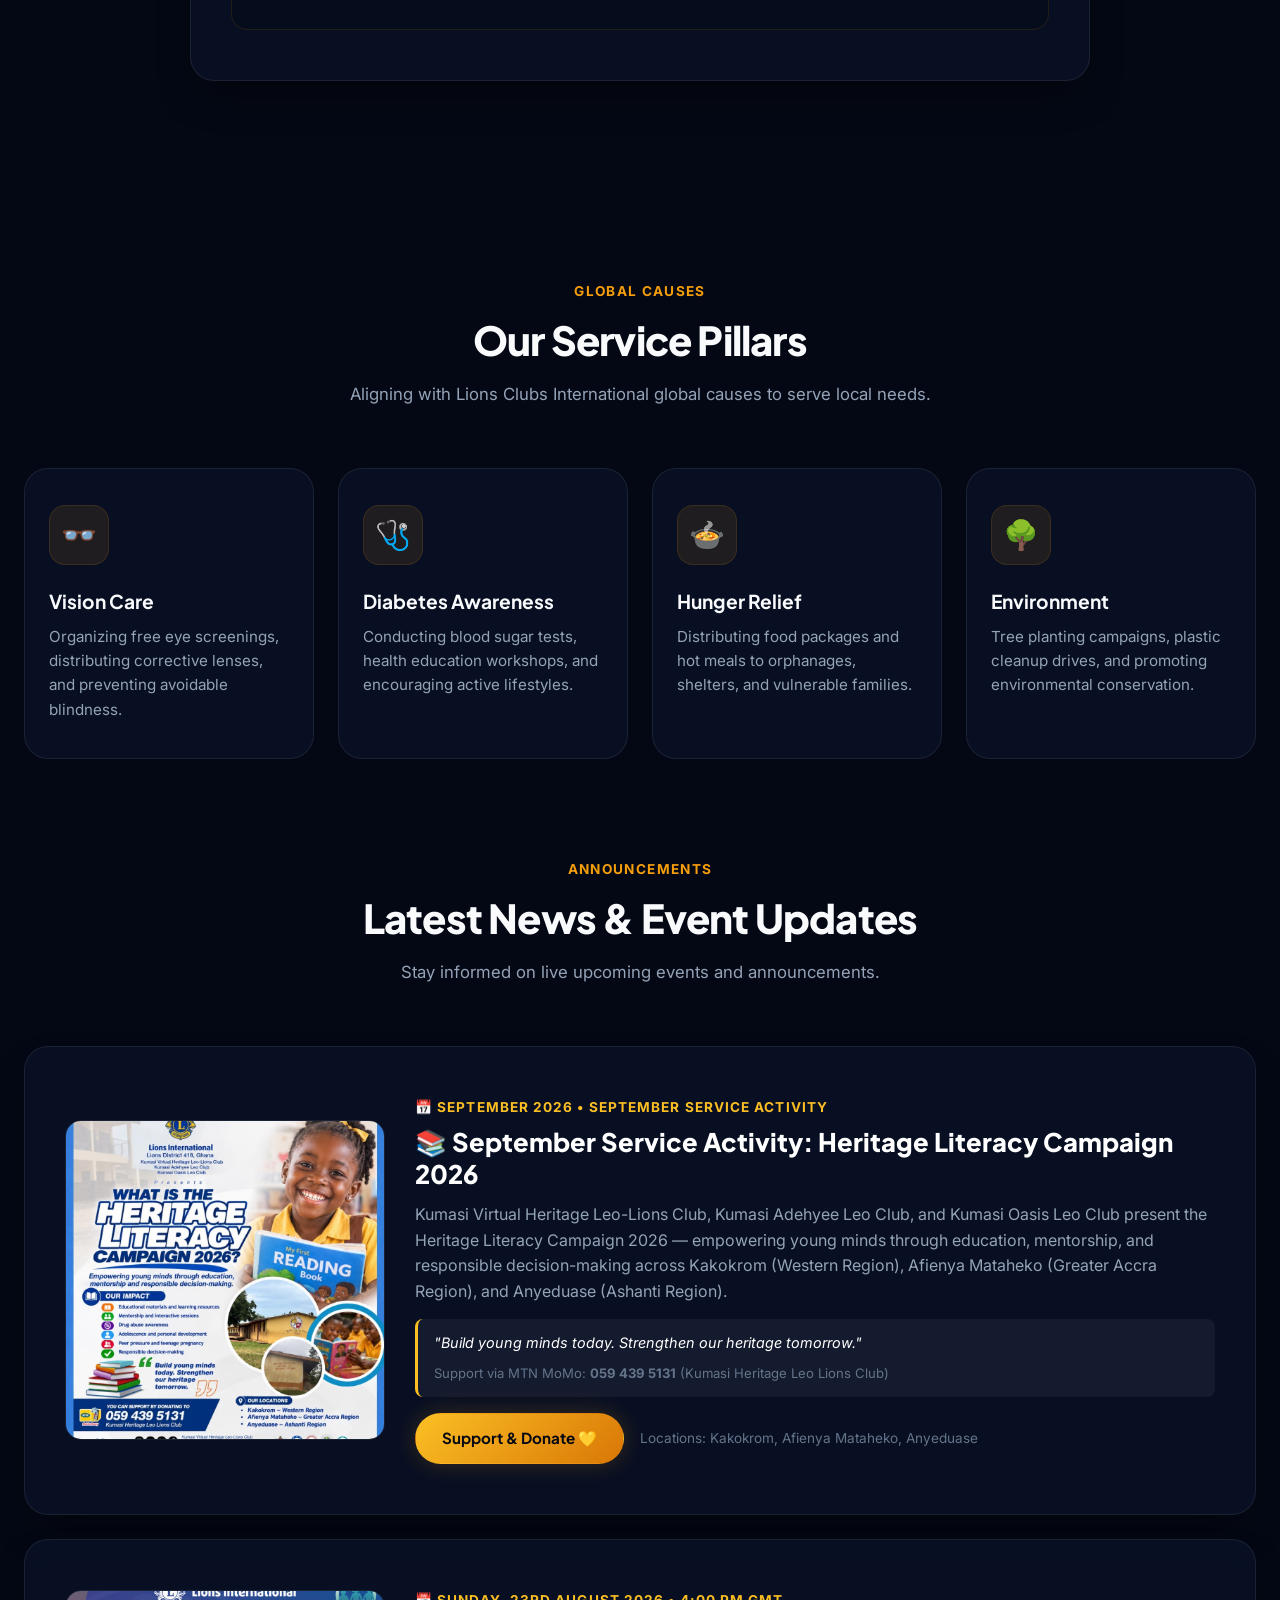
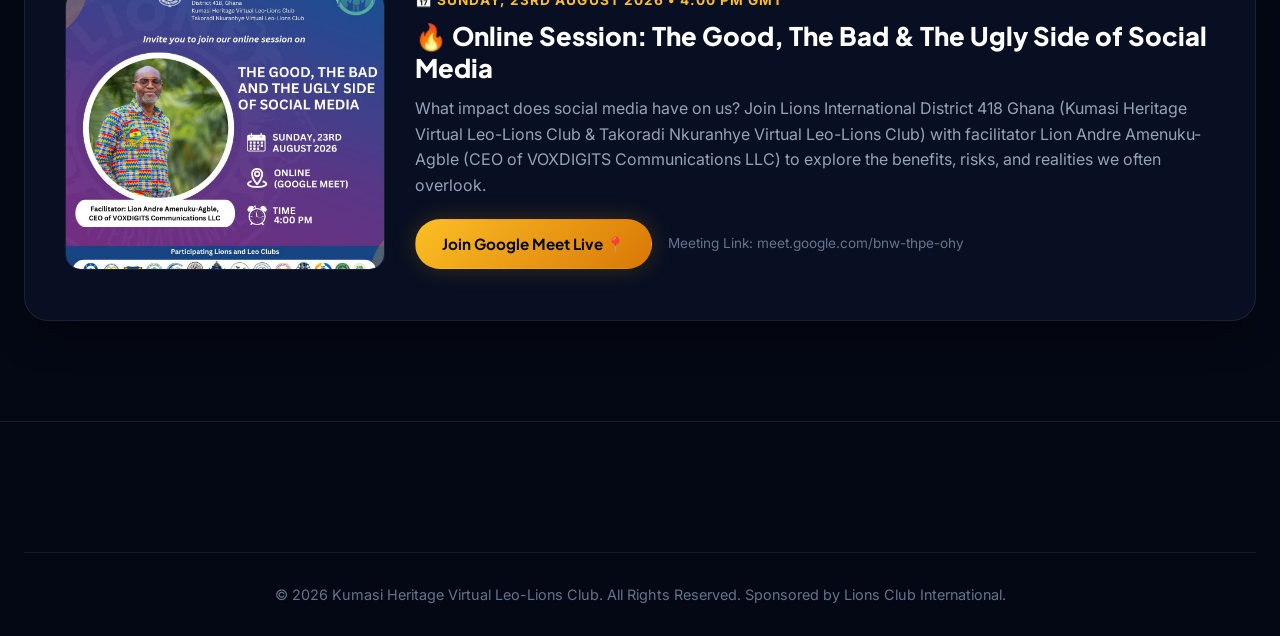
==== commit e085a0ba: "feat: Add Member Birthdays section with ready-to-populate template & nav links" ====
--- a/v2/index.html
+++ b/v2/index.html
@@ -68,6 +68,7 @@
             <ul class="nav-links">
                 <li><a href="#about" class="nav-link">About Us</a></li>
                 <li><a href="#leadership" class="nav-link">Leadership</a></li>
+                <li><a href="#birthdays" class="nav-link">Birthdays</a></li>
                 <li><a href="#impact" class="nav-link">Calculator</a></li>
                 <li><a href="#services" class="nav-link">Service Pillars</a></li>
                 <li><a href="#updates" class="nav-link">News & Updates</a></li>
@@ -263,6 +264,68 @@
                     <button id="carousel-prev-v2" class="carousel-btn-v2" aria-label="Previous Officer">‹</button>
                     <div id="carousel-dots-v2" class="carousel-dots-v2"></div>
                     <button id="carousel-next-v2" class="carousel-btn-v2" aria-label="Next Officer">›</button>
+                </div>
+            </div>
+        </section>
+
+        <!-- Member Birthdays Showcase V2 -->
+        <section id="birthdays" class="board-section-v2" style="background: rgba(255, 255, 255, 0.02);">
+            <div class="container">
+                <div class="section-header-v2">
+                    <span class="section-tag">🎉 Celebrating Our Family</span>
+                    <h2 class="section-title-v2">Member Birthdays</h2>
+                    <p class="section-desc-v2">Celebrating our dedicated Leo-Lions on their special days throughout the year!</p>
+                </div>
+
+                <div class="services-grid-v2" style="grid-template-columns: repeat(auto-fit, minmax(280px, 1fr));">
+                    <div class="service-card-v2" style="text-align: center; position: relative;">
+                        <span style="position: absolute; top: 14px; right: 14px; background: var(--gold-400); color: #000; font-size: 0.75rem; font-weight: 800; padding: 4px 10px; border-radius: 12px; text-transform: uppercase;">🎂 September</span>
+                        <div style="width: 100px; height: 100px; margin: 0 auto 16px; border-radius: 50%; padding: 3px; background: linear-gradient(135deg, var(--gold-400), #60a5fa); box-shadow: var(--shadow-sm);">
+                            <img src="../assets/board/president_edwina.jpg" alt="Leo Edwina" style="width: 100%; height: 100%; border-radius: 50%; object-fit: cover;">
+                        </div>
+                        <h3 class="service-title-v2" style="font-size: 1.2rem; margin-bottom: 4px;">Leo Edwina Efua Quartey</h3>
+                        <p class="service-desc-v2" style="margin-bottom: 12px; color: var(--gold-400); font-weight: 600;">Club President</p>
+                        <div style="display: inline-block; background: rgba(255,255,255,0.06); padding: 6px 14px; border-radius: 20px; font-size: 0.85rem; color: #fff; margin-bottom: 16px;">
+                            🎁 September 24th
+                        </div>
+                        <a href="https://wa.me/?text=Happy%20Birthday%20President%20Edwina!%20Wishing%20you%20joy,%20good%20health%20and%20more%20impactful%20years%20of%20leadership%20with%20Kumasi%20Heritage%20Leo-Lions!" target="_blank" rel="noopener noreferrer" class="btn-v2 btn-gold" style="width: 100%; font-size: 0.85rem;">
+                            Send Birthday Wish 💬
+                        </a>
+                    </div>
+
+                    <div class="service-card-v2" style="text-align: center; position: relative;">
+                        <span style="position: absolute; top: 14px; right: 14px; background: rgba(255,255,255,0.1); color: #fff; font-size: 0.75rem; font-weight: 700; padding: 4px 10px; border-radius: 12px; text-transform: uppercase;">🎉 Upcoming</span>
+                        <div style="width: 100px; height: 100px; margin: 0 auto 16px; border-radius: 50%; padding: 3px; background: linear-gradient(135deg, rgba(255,255,255,0.2), var(--gold-400));">
+                            <img src="../assets/board/vp_abigail.jpg" alt="Leo Abigail" style="width: 100%; height: 100%; border-radius: 50%; object-fit: cover;">
+                        </div>
+                        <h3 class="service-title-v2" style="font-size: 1.2rem; margin-bottom: 4px;">Leo Abigail</h3>
+                        <p class="service-desc-v2" style="margin-bottom: 12px; color: var(--text-secondary);">Vice President</p>
+                        <div style="display: inline-block; background: rgba(255,255,255,0.06); padding: 6px 14px; border-radius: 20px; font-size: 0.85rem; color: #fff; margin-bottom: 16px;">
+                            🎁 Upcoming Celebrant
+                        </div>
+                        <a href="#contact" class="btn-v2 btn-glass" style="width: 100%; font-size: 0.85rem;">
+                            Send Birthday Wish 💬
+                        </a>
+                    </div>
+
+                    <div class="service-card-v2" style="text-align: center; position: relative;">
+                        <span style="position: absolute; top: 14px; right: 14px; background: rgba(255,255,255,0.1); color: #fff; font-size: 0.75rem; font-weight: 700; padding: 4px 10px; border-radius: 12px; text-transform: uppercase;">🎉 Upcoming</span>
+                        <div style="width: 100px; height: 100px; margin: 0 auto 16px; border-radius: 50%; padding: 3px; background: linear-gradient(135deg, rgba(255,255,255,0.2), var(--gold-400));">
+                            <img src="../assets/board/secretary_evans.jpg" alt="Leo Evans" style="width: 100%; height: 100%; border-radius: 50%; object-fit: cover;">
+                        </div>
+                        <h3 class="service-title-v2" style="font-size: 1.2rem; margin-bottom: 4px;">Leo Evans Klu</h3>
+                        <p class="service-desc-v2" style="margin-bottom: 12px; color: var(--text-secondary);">Club Secretary</p>
+                        <div style="display: inline-block; background: rgba(255,255,255,0.06); padding: 6px 14px; border-radius: 20px; font-size: 0.85rem; color: #fff; margin-bottom: 16px;">
+                            🎁 Upcoming Celebrant
+                        </div>
+                        <a href="#contact" class="btn-v2 btn-glass" style="width: 100%; font-size: 0.85rem;">
+                            Send Birthday Wish 💬
+                        </a>
+                    </div>
+                </div>
+
+                <div style="margin-top: 40px; background: rgba(255,255,255,0.03); border: 1px dashed var(--border-glass); border-radius: var(--radius-md); padding: 20px; text-align: center;">
+                    <span style="font-size: 0.85rem; color: var(--gold-400); font-weight: 700;">🎈 Full Member Roster Sync Ready for Google Drive Import</span>
                 </div>
             </div>
         </section>
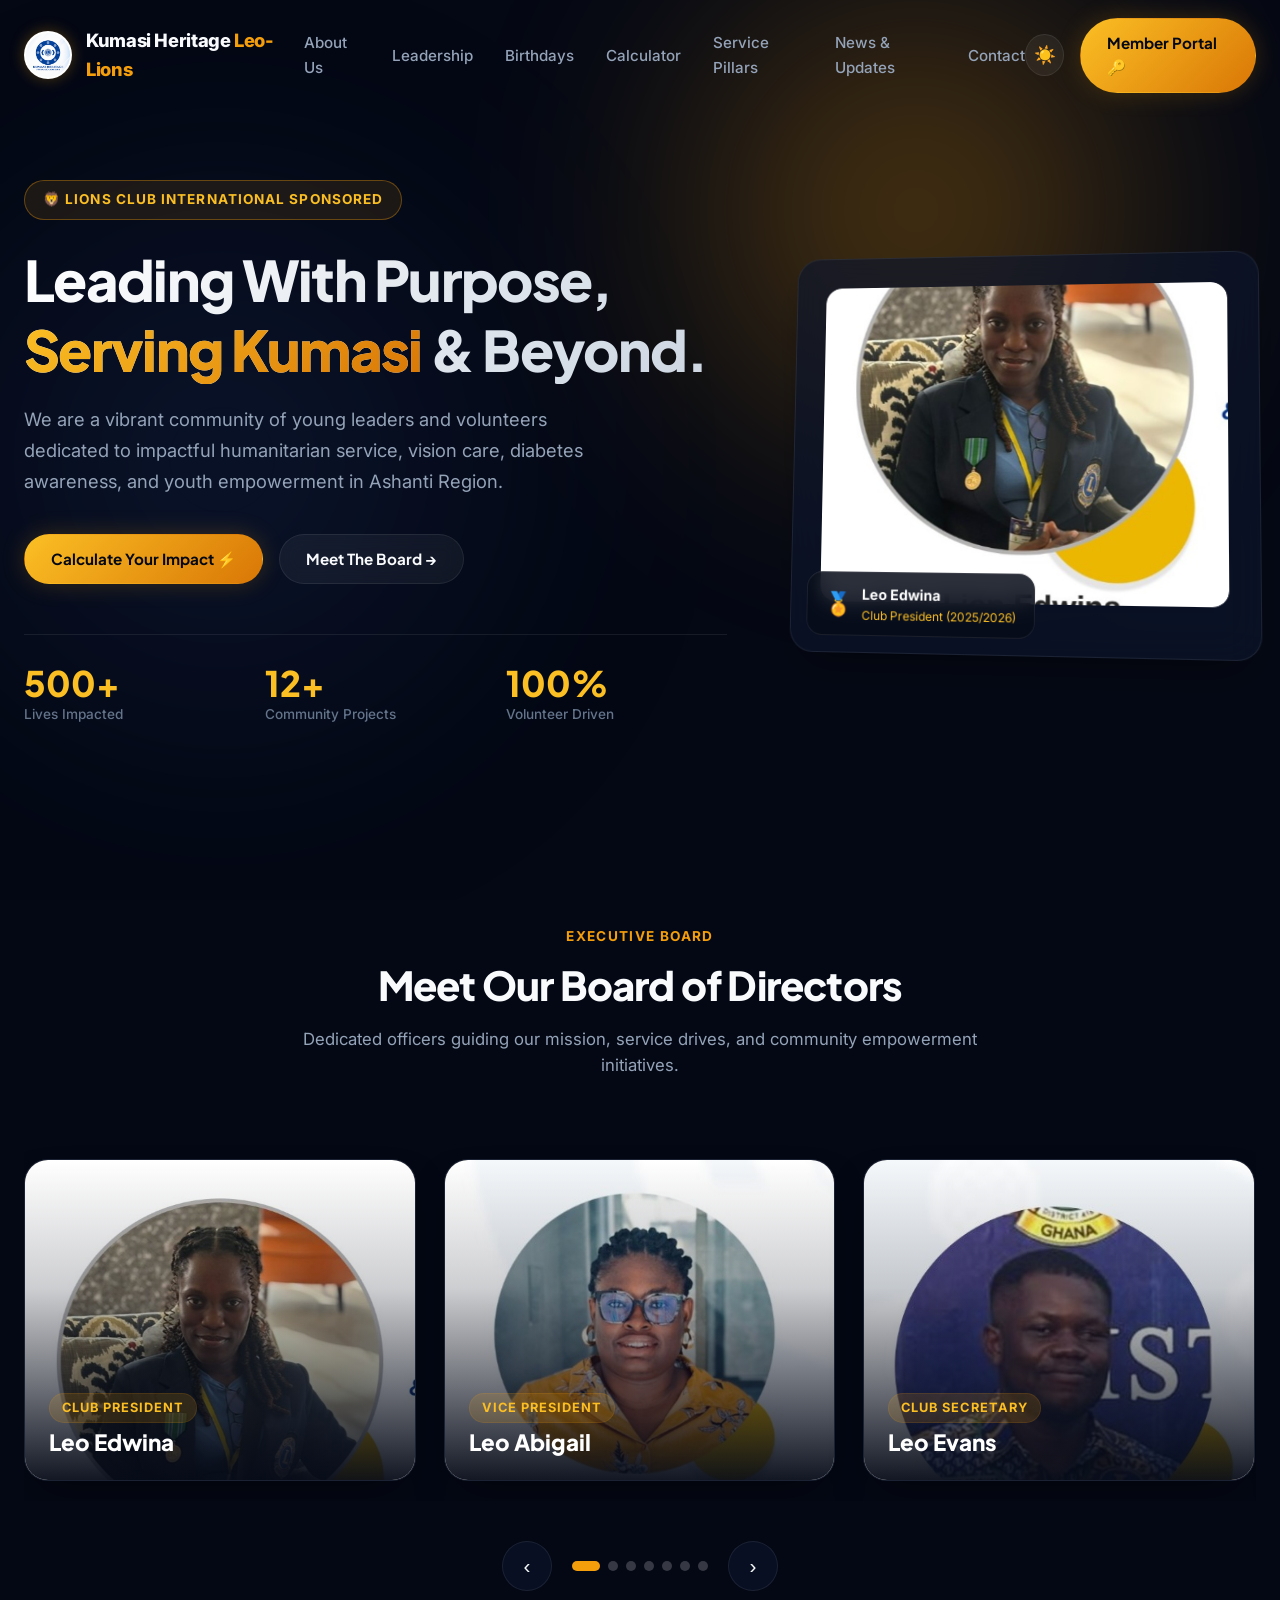
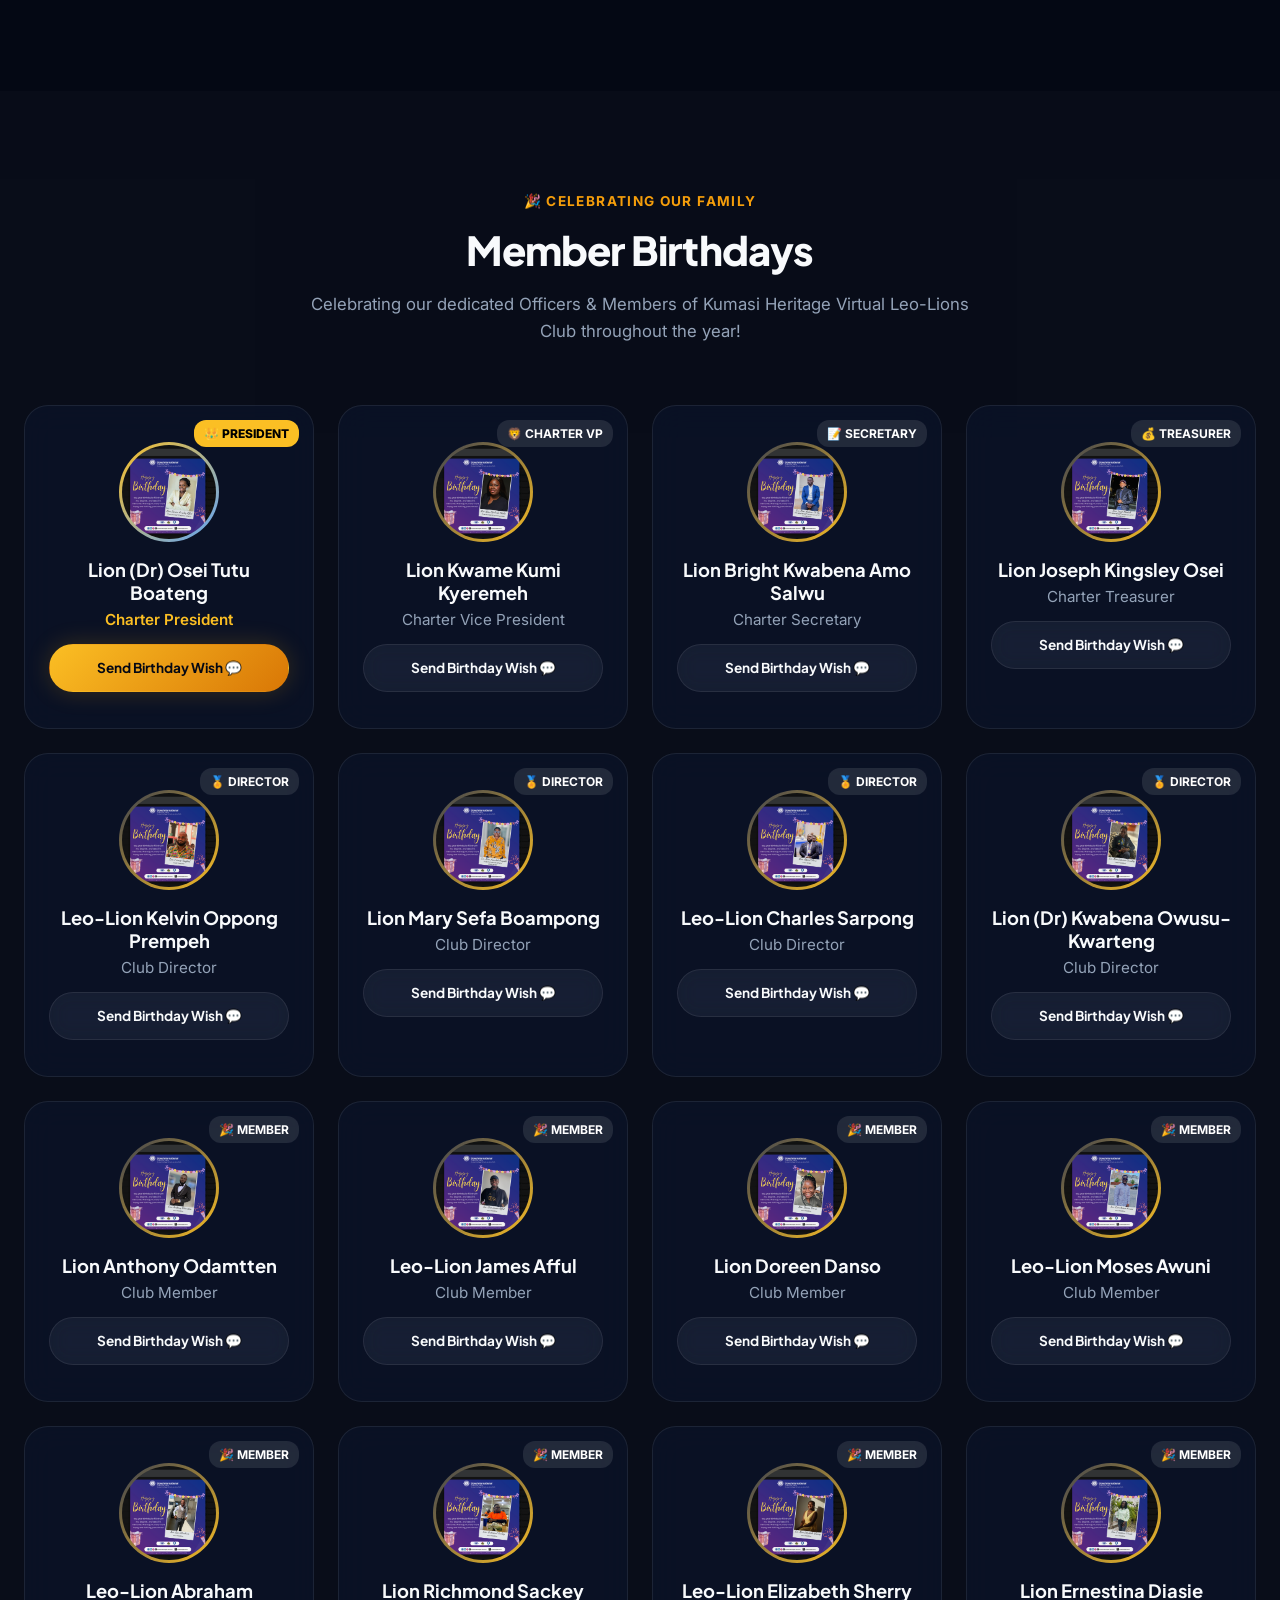
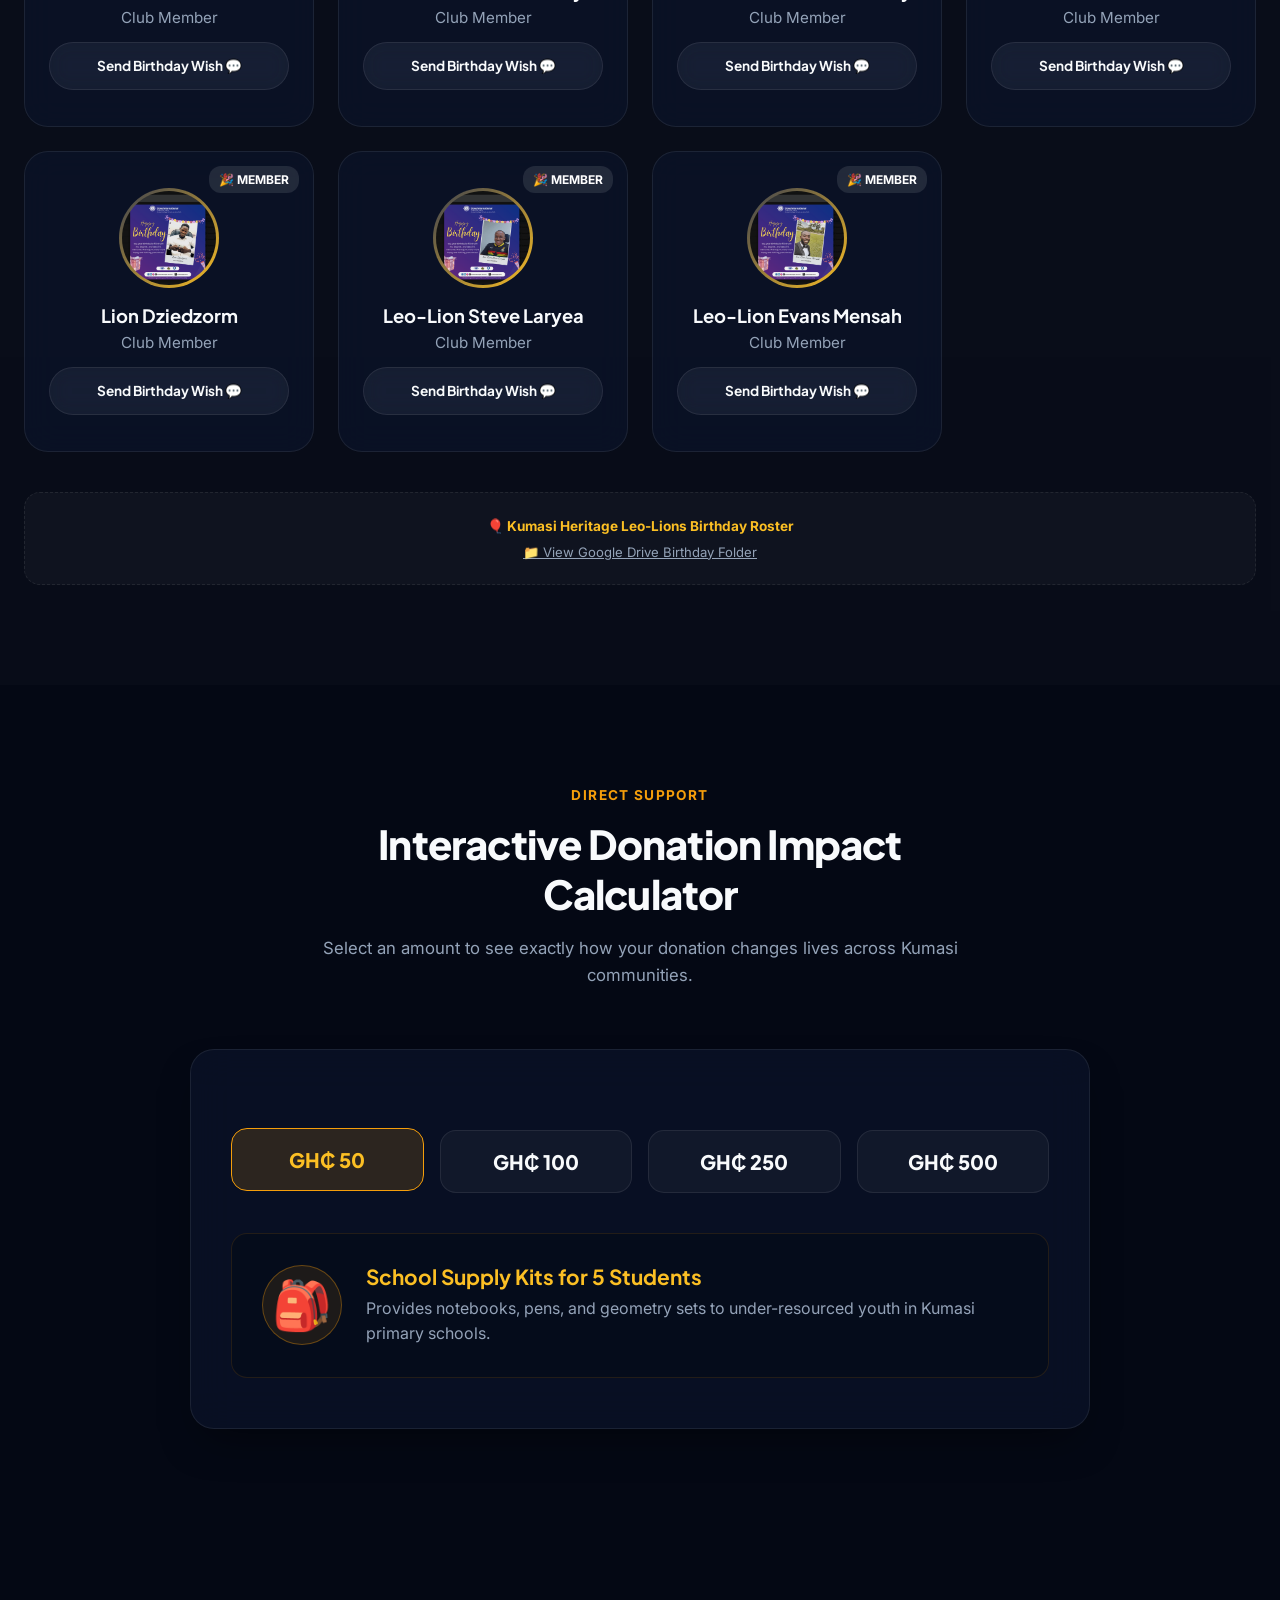
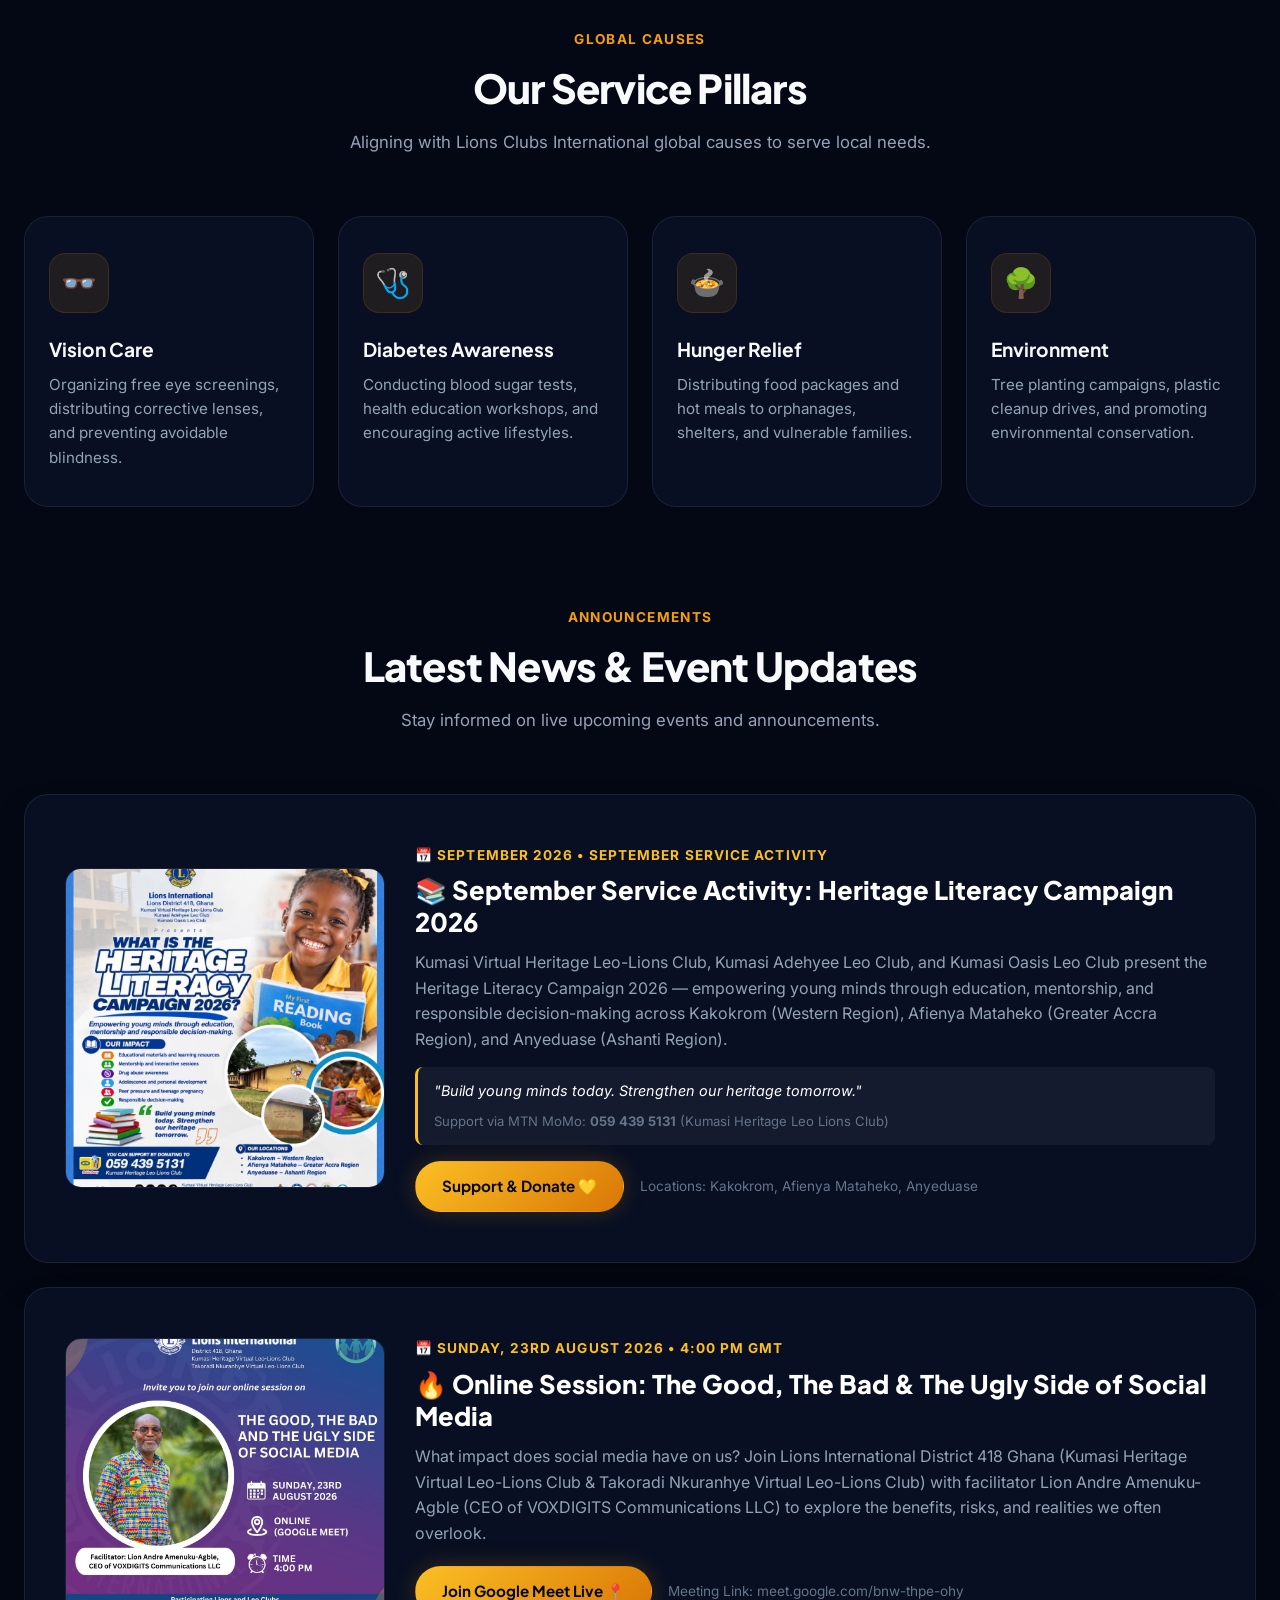
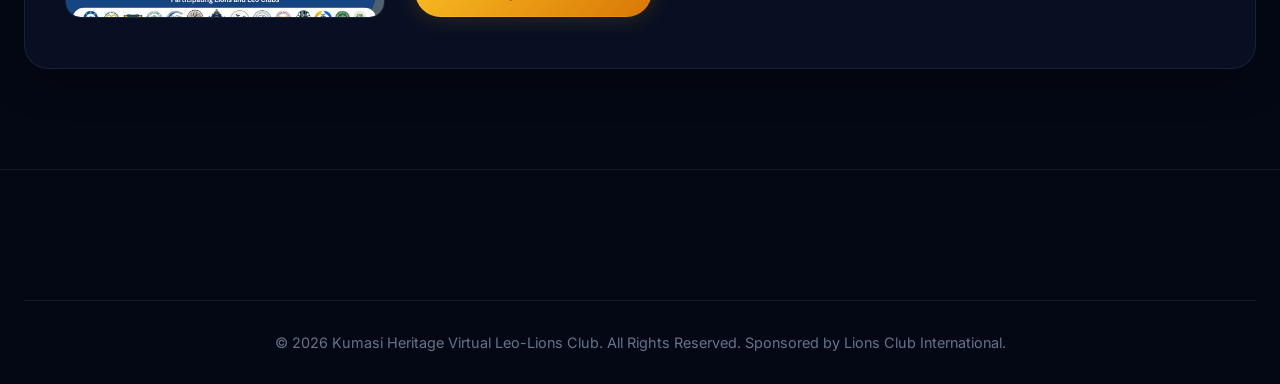
==== commit e155cfd1: "feat: Populate 19 member birthday flyers and roster wall from Google Drive" ====
--- a/v2/index.html
+++ b/v2/index.html
@@ -274,58 +274,266 @@
                 <div class="section-header-v2">
                     <span class="section-tag">🎉 Celebrating Our Family</span>
                     <h2 class="section-title-v2">Member Birthdays</h2>
-                    <p class="section-desc-v2">Celebrating our dedicated Leo-Lions on their special days throughout the year!</p>
+                    <p class="section-desc-v2">Celebrating our dedicated Officers & Members of Kumasi Heritage Virtual Leo-Lions Club throughout the year!</p>
                 </div>
 
                 <div class="services-grid-v2" style="grid-template-columns: repeat(auto-fit, minmax(280px, 1fr));">
-                    <div class="service-card-v2" style="text-align: center; position: relative;">
-                        <span style="position: absolute; top: 14px; right: 14px; background: var(--gold-400); color: #000; font-size: 0.75rem; font-weight: 800; padding: 4px 10px; border-radius: 12px; text-transform: uppercase;">🎂 September</span>
+                    
+                    <!-- 1 -->
+                    <div class="service-card-v2" style="text-align: center; position: relative;">
+                        <span style="position: absolute; top: 14px; right: 14px; background: var(--gold-400); color: #000; font-size: 0.75rem; font-weight: 800; padding: 4px 10px; border-radius: 12px; text-transform: uppercase;">👑 President</span>
                         <div style="width: 100px; height: 100px; margin: 0 auto 16px; border-radius: 50%; padding: 3px; background: linear-gradient(135deg, var(--gold-400), #60a5fa); box-shadow: var(--shadow-sm);">
-                            <img src="../assets/board/president_edwina.jpg" alt="Leo Edwina" style="width: 100%; height: 100%; border-radius: 50%; object-fit: cover;">
-                        </div>
-                        <h3 class="service-title-v2" style="font-size: 1.2rem; margin-bottom: 4px;">Leo Edwina Efua Quartey</h3>
-                        <p class="service-desc-v2" style="margin-bottom: 12px; color: var(--gold-400); font-weight: 600;">Club President</p>
-                        <div style="display: inline-block; background: rgba(255,255,255,0.06); padding: 6px 14px; border-radius: 20px; font-size: 0.85rem; color: #fff; margin-bottom: 16px;">
-                            🎁 September 24th
-                        </div>
-                        <a href="https://wa.me/?text=Happy%20Birthday%20President%20Edwina!%20Wishing%20you%20joy,%20good%20health%20and%20more%20impactful%20years%20of%20leadership%20with%20Kumasi%20Heritage%20Leo-Lions!" target="_blank" rel="noopener noreferrer" class="btn-v2 btn-gold" style="width: 100%; font-size: 0.85rem;">
-                            Send Birthday Wish 💬
-                        </a>
-                    </div>
-
-                    <div class="service-card-v2" style="text-align: center; position: relative;">
-                        <span style="position: absolute; top: 14px; right: 14px; background: rgba(255,255,255,0.1); color: #fff; font-size: 0.75rem; font-weight: 700; padding: 4px 10px; border-radius: 12px; text-transform: uppercase;">🎉 Upcoming</span>
-                        <div style="width: 100px; height: 100px; margin: 0 auto 16px; border-radius: 50%; padding: 3px; background: linear-gradient(135deg, rgba(255,255,255,0.2), var(--gold-400));">
-                            <img src="../assets/board/vp_abigail.jpg" alt="Leo Abigail" style="width: 100%; height: 100%; border-radius: 50%; object-fit: cover;">
-                        </div>
-                        <h3 class="service-title-v2" style="font-size: 1.2rem; margin-bottom: 4px;">Leo Abigail</h3>
-                        <p class="service-desc-v2" style="margin-bottom: 12px; color: var(--text-secondary);">Vice President</p>
-                        <div style="display: inline-block; background: rgba(255,255,255,0.06); padding: 6px 14px; border-radius: 20px; font-size: 0.85rem; color: #fff; margin-bottom: 16px;">
-                            🎁 Upcoming Celebrant
-                        </div>
-                        <a href="#contact" class="btn-v2 btn-glass" style="width: 100%; font-size: 0.85rem;">
-                            Send Birthday Wish 💬
-                        </a>
-                    </div>
-
-                    <div class="service-card-v2" style="text-align: center; position: relative;">
-                        <span style="position: absolute; top: 14px; right: 14px; background: rgba(255,255,255,0.1); color: #fff; font-size: 0.75rem; font-weight: 700; padding: 4px 10px; border-radius: 12px; text-transform: uppercase;">🎉 Upcoming</span>
-                        <div style="width: 100px; height: 100px; margin: 0 auto 16px; border-radius: 50%; padding: 3px; background: linear-gradient(135deg, rgba(255,255,255,0.2), var(--gold-400));">
-                            <img src="../assets/board/secretary_evans.jpg" alt="Leo Evans" style="width: 100%; height: 100%; border-radius: 50%; object-fit: cover;">
-                        </div>
-                        <h3 class="service-title-v2" style="font-size: 1.2rem; margin-bottom: 4px;">Leo Evans Klu</h3>
-                        <p class="service-desc-v2" style="margin-bottom: 12px; color: var(--text-secondary);">Club Secretary</p>
-                        <div style="display: inline-block; background: rgba(255,255,255,0.06); padding: 6px 14px; border-radius: 20px; font-size: 0.85rem; color: #fff; margin-bottom: 16px;">
-                            🎁 Upcoming Celebrant
-                        </div>
-                        <a href="#contact" class="btn-v2 btn-glass" style="width: 100%; font-size: 0.85rem;">
-                            Send Birthday Wish 💬
-                        </a>
-                    </div>
+                            <img src="../assets/birthdays/osei_tutu_boateng.png" alt="Lion (Dr) Osei Tutu Boateng" style="width: 100%; height: 100%; border-radius: 50%; object-fit: cover;">
+                        </div>
+                        <h3 class="service-title-v2" style="font-size: 1.15rem; margin-bottom: 4px;">Lion (Dr) Osei Tutu Boateng</h3>
+                        <p class="service-desc-v2" style="margin-bottom: 12px; color: var(--gold-400); font-weight: 600;">Charter President</p>
+                        <a href="https://wa.me/?text=Happy%20Birthday%20Lion%20(Dr)%20Osei%20Tutu%20Boateng!" target="_blank" rel="noopener noreferrer" class="btn-v2 btn-gold" style="width: 100%; font-size: 0.85rem;">
+                            Send Birthday Wish 💬
+                        </a>
+                    </div>
+
+                    <!-- 2 -->
+                    <div class="service-card-v2" style="text-align: center; position: relative;">
+                        <span style="position: absolute; top: 14px; right: 14px; background: rgba(255,255,255,0.1); color: #fff; font-size: 0.75rem; font-weight: 700; padding: 4px 10px; border-radius: 12px; text-transform: uppercase;">🦁 Charter VP</span>
+                        <div style="width: 100px; height: 100px; margin: 0 auto 16px; border-radius: 50%; padding: 3px; background: linear-gradient(135deg, rgba(255,255,255,0.2), var(--gold-400));">
+                            <img src="../assets/birthdays/kwame_kumi_kyeremeh.png" alt="Lion Kwame Kumi Kyeremeh" style="width: 100%; height: 100%; border-radius: 50%; object-fit: cover;">
+                        </div>
+                        <h3 class="service-title-v2" style="font-size: 1.15rem; margin-bottom: 4px;">Lion Kwame Kumi Kyeremeh</h3>
+                        <p class="service-desc-v2" style="margin-bottom: 12px; color: var(--text-secondary);">Charter Vice President</p>
+                        <a href="https://wa.me/?text=Happy%20Birthday%20Lion%20Kwame%20Kumi%20Kyeremeh!" target="_blank" rel="noopener noreferrer" class="btn-v2 btn-glass" style="width: 100%; font-size: 0.85rem;">
+                            Send Birthday Wish 💬
+                        </a>
+                    </div>
+
+                    <!-- 3 -->
+                    <div class="service-card-v2" style="text-align: center; position: relative;">
+                        <span style="position: absolute; top: 14px; right: 14px; background: rgba(255,255,255,0.1); color: #fff; font-size: 0.75rem; font-weight: 700; padding: 4px 10px; border-radius: 12px; text-transform: uppercase;">📝 Secretary</span>
+                        <div style="width: 100px; height: 100px; margin: 0 auto 16px; border-radius: 50%; padding: 3px; background: linear-gradient(135deg, rgba(255,255,255,0.2), var(--gold-400));">
+                            <img src="../assets/birthdays/bright_kwabena_amo_salwu.png" alt="Lion Bright Kwabena Amo Salwu" style="width: 100%; height: 100%; border-radius: 50%; object-fit: cover;">
+                        </div>
+                        <h3 class="service-title-v2" style="font-size: 1.15rem; margin-bottom: 4px;">Lion Bright Kwabena Amo Salwu</h3>
+                        <p class="service-desc-v2" style="margin-bottom: 12px; color: var(--text-secondary);">Charter Secretary</p>
+                        <a href="https://wa.me/?text=Happy%20Birthday%20Lion%20Bright%20Kwabena%20Amo%20Salwu!" target="_blank" rel="noopener noreferrer" class="btn-v2 btn-glass" style="width: 100%; font-size: 0.85rem;">
+                            Send Birthday Wish 💬
+                        </a>
+                    </div>
+
+                    <!-- 4 -->
+                    <div class="service-card-v2" style="text-align: center; position: relative;">
+                        <span style="position: absolute; top: 14px; right: 14px; background: rgba(255,255,255,0.1); color: #fff; font-size: 0.75rem; font-weight: 700; padding: 4px 10px; border-radius: 12px; text-transform: uppercase;">💰 Treasurer</span>
+                        <div style="width: 100px; height: 100px; margin: 0 auto 16px; border-radius: 50%; padding: 3px; background: linear-gradient(135deg, rgba(255,255,255,0.2), var(--gold-400));">
+                            <img src="../assets/birthdays/joseph_kingsley_osei.png" alt="Lion Joseph Kingsley Osei" style="width: 100%; height: 100%; border-radius: 50%; object-fit: cover;">
+                        </div>
+                        <h3 class="service-title-v2" style="font-size: 1.15rem; margin-bottom: 4px;">Lion Joseph Kingsley Osei</h3>
+                        <p class="service-desc-v2" style="margin-bottom: 12px; color: var(--text-secondary);">Charter Treasurer</p>
+                        <a href="https://wa.me/?text=Happy%20Birthday%20Lion%20Joseph%20Kingsley%20Osei!" target="_blank" rel="noopener noreferrer" class="btn-v2 btn-glass" style="width: 100%; font-size: 0.85rem;">
+                            Send Birthday Wish 💬
+                        </a>
+                    </div>
+
+                    <!-- 5 -->
+                    <div class="service-card-v2" style="text-align: center; position: relative;">
+                        <span style="position: absolute; top: 14px; right: 14px; background: rgba(255,255,255,0.1); color: #fff; font-size: 0.75rem; font-weight: 700; padding: 4px 10px; border-radius: 12px; text-transform: uppercase;">🏅 Director</span>
+                        <div style="width: 100px; height: 100px; margin: 0 auto 16px; border-radius: 50%; padding: 3px; background: linear-gradient(135deg, rgba(255,255,255,0.2), var(--gold-400));">
+                            <img src="../assets/birthdays/kelvin_oppong_prempeh.png" alt="Leo-Lion Kelvin Oppong Prempeh" style="width: 100%; height: 100%; border-radius: 50%; object-fit: cover;">
+                        </div>
+                        <h3 class="service-title-v2" style="font-size: 1.15rem; margin-bottom: 4px;">Leo-Lion Kelvin Oppong Prempeh</h3>
+                        <p class="service-desc-v2" style="margin-bottom: 12px; color: var(--text-secondary);">Club Director</p>
+                        <a href="https://wa.me/?text=Happy%20Birthday%20Leo-Lion%20Kelvin%20Oppong%20Prempeh!" target="_blank" rel="noopener noreferrer" class="btn-v2 btn-glass" style="width: 100%; font-size: 0.85rem;">
+                            Send Birthday Wish 💬
+                        </a>
+                    </div>
+
+                    <!-- 6 -->
+                    <div class="service-card-v2" style="text-align: center; position: relative;">
+                        <span style="position: absolute; top: 14px; right: 14px; background: rgba(255,255,255,0.1); color: #fff; font-size: 0.75rem; font-weight: 700; padding: 4px 10px; border-radius: 12px; text-transform: uppercase;">🏅 Director</span>
+                        <div style="width: 100px; height: 100px; margin: 0 auto 16px; border-radius: 50%; padding: 3px; background: linear-gradient(135deg, rgba(255,255,255,0.2), var(--gold-400));">
+                            <img src="../assets/birthdays/mary_sefa_boampong.png" alt="Lion Mary Sefa Boampong" style="width: 100%; height: 100%; border-radius: 50%; object-fit: cover;">
+                        </div>
+                        <h3 class="service-title-v2" style="font-size: 1.15rem; margin-bottom: 4px;">Lion Mary Sefa Boampong</h3>
+                        <p class="service-desc-v2" style="margin-bottom: 12px; color: var(--text-secondary);">Club Director</p>
+                        <a href="https://wa.me/?text=Happy%20Birthday%20Lion%20Mary%20Sefa%20Boampong!" target="_blank" rel="noopener noreferrer" class="btn-v2 btn-glass" style="width: 100%; font-size: 0.85rem;">
+                            Send Birthday Wish 💬
+                        </a>
+                    </div>
+
+                    <!-- 7 -->
+                    <div class="service-card-v2" style="text-align: center; position: relative;">
+                        <span style="position: absolute; top: 14px; right: 14px; background: rgba(255,255,255,0.1); color: #fff; font-size: 0.75rem; font-weight: 700; padding: 4px 10px; border-radius: 12px; text-transform: uppercase;">🏅 Director</span>
+                        <div style="width: 100px; height: 100px; margin: 0 auto 16px; border-radius: 50%; padding: 3px; background: linear-gradient(135deg, rgba(255,255,255,0.2), var(--gold-400));">
+                            <img src="../assets/birthdays/charles_sarpong.png" alt="Leo-Lion Charles Sarpong" style="width: 100%; height: 100%; border-radius: 50%; object-fit: cover;">
+                        </div>
+                        <h3 class="service-title-v2" style="font-size: 1.15rem; margin-bottom: 4px;">Leo-Lion Charles Sarpong</h3>
+                        <p class="service-desc-v2" style="margin-bottom: 12px; color: var(--text-secondary);">Club Director</p>
+                        <a href="https://wa.me/?text=Happy%20Birthday%20Leo-Lion%20Charles%20Sarpong!" target="_blank" rel="noopener noreferrer" class="btn-v2 btn-glass" style="width: 100%; font-size: 0.85rem;">
+                            Send Birthday Wish 💬
+                        </a>
+                    </div>
+
+                    <!-- 8 -->
+                    <div class="service-card-v2" style="text-align: center; position: relative;">
+                        <span style="position: absolute; top: 14px; right: 14px; background: rgba(255,255,255,0.1); color: #fff; font-size: 0.75rem; font-weight: 700; padding: 4px 10px; border-radius: 12px; text-transform: uppercase;">🏅 Director</span>
+                        <div style="width: 100px; height: 100px; margin: 0 auto 16px; border-radius: 50%; padding: 3px; background: linear-gradient(135deg, rgba(255,255,255,0.2), var(--gold-400));">
+                            <img src="../assets/birthdays/kwabena_owusu_kwarteng.png" alt="Lion (Dr) Kwabena Owusu-Kwarteng" style="width: 100%; height: 100%; border-radius: 50%; object-fit: cover;">
+                        </div>
+                        <h3 class="service-title-v2" style="font-size: 1.15rem; margin-bottom: 4px;">Lion (Dr) Kwabena Owusu-Kwarteng</h3>
+                        <p class="service-desc-v2" style="margin-bottom: 12px; color: var(--text-secondary);">Club Director</p>
+                        <a href="https://wa.me/?text=Happy%20Birthday%20Lion%20(Dr)%20Kwabena%20Owusu-Kwarteng!" target="_blank" rel="noopener noreferrer" class="btn-v2 btn-glass" style="width: 100%; font-size: 0.85rem;">
+                            Send Birthday Wish 💬
+                        </a>
+                    </div>
+
+                    <!-- 9 -->
+                    <div class="service-card-v2" style="text-align: center; position: relative;">
+                        <span style="position: absolute; top: 14px; right: 14px; background: rgba(255,255,255,0.1); color: #fff; font-size: 0.75rem; font-weight: 700; padding: 4px 10px; border-radius: 12px; text-transform: uppercase;">🎉 Member</span>
+                        <div style="width: 100px; height: 100px; margin: 0 auto 16px; border-radius: 50%; padding: 3px; background: linear-gradient(135deg, rgba(255,255,255,0.2), var(--gold-400));">
+                            <img src="../assets/birthdays/anthony_odamtten.png" alt="Lion Anthony Odamtten" style="width: 100%; height: 100%; border-radius: 50%; object-fit: cover;">
+                        </div>
+                        <h3 class="service-title-v2" style="font-size: 1.15rem; margin-bottom: 4px;">Lion Anthony Odamtten</h3>
+                        <p class="service-desc-v2" style="margin-bottom: 12px; color: var(--text-secondary);">Club Member</p>
+                        <a href="https://wa.me/?text=Happy%20Birthday%20Lion%20Anthony%20Odamtten!" target="_blank" rel="noopener noreferrer" class="btn-v2 btn-glass" style="width: 100%; font-size: 0.85rem;">
+                            Send Birthday Wish 💬
+                        </a>
+                    </div>
+
+                    <!-- 10 -->
+                    <div class="service-card-v2" style="text-align: center; position: relative;">
+                        <span style="position: absolute; top: 14px; right: 14px; background: rgba(255,255,255,0.1); color: #fff; font-size: 0.75rem; font-weight: 700; padding: 4px 10px; border-radius: 12px; text-transform: uppercase;">🎉 Member</span>
+                        <div style="width: 100px; height: 100px; margin: 0 auto 16px; border-radius: 50%; padding: 3px; background: linear-gradient(135deg, rgba(255,255,255,0.2), var(--gold-400));">
+                            <img src="../assets/birthdays/james_afful.png" alt="Leo-Lion James Afful" style="width: 100%; height: 100%; border-radius: 50%; object-fit: cover;">
+                        </div>
+                        <h3 class="service-title-v2" style="font-size: 1.15rem; margin-bottom: 4px;">Leo-Lion James Afful</h3>
+                        <p class="service-desc-v2" style="margin-bottom: 12px; color: var(--text-secondary);">Club Member</p>
+                        <a href="https://wa.me/?text=Happy%20Birthday%20Leo-Lion%20James%20Afful!" target="_blank" rel="noopener noreferrer" class="btn-v2 btn-glass" style="width: 100%; font-size: 0.85rem;">
+                            Send Birthday Wish 💬
+                        </a>
+                    </div>
+
+                    <!-- 11 -->
+                    <div class="service-card-v2" style="text-align: center; position: relative;">
+                        <span style="position: absolute; top: 14px; right: 14px; background: rgba(255,255,255,0.1); color: #fff; font-size: 0.75rem; font-weight: 700; padding: 4px 10px; border-radius: 12px; text-transform: uppercase;">🎉 Member</span>
+                        <div style="width: 100px; height: 100px; margin: 0 auto 16px; border-radius: 50%; padding: 3px; background: linear-gradient(135deg, rgba(255,255,255,0.2), var(--gold-400));">
+                            <img src="../assets/birthdays/doreen_danso.png" alt="Lion Doreen Danso" style="width: 100%; height: 100%; border-radius: 50%; object-fit: cover;">
+                        </div>
+                        <h3 class="service-title-v2" style="font-size: 1.15rem; margin-bottom: 4px;">Lion Doreen Danso</h3>
+                        <p class="service-desc-v2" style="margin-bottom: 12px; color: var(--text-secondary);">Club Member</p>
+                        <a href="https://wa.me/?text=Happy%20Birthday%20Lion%20Doreen%20Danso!" target="_blank" rel="noopener noreferrer" class="btn-v2 btn-glass" style="width: 100%; font-size: 0.85rem;">
+                            Send Birthday Wish 💬
+                        </a>
+                    </div>
+
+                    <!-- 12 -->
+                    <div class="service-card-v2" style="text-align: center; position: relative;">
+                        <span style="position: absolute; top: 14px; right: 14px; background: rgba(255,255,255,0.1); color: #fff; font-size: 0.75rem; font-weight: 700; padding: 4px 10px; border-radius: 12px; text-transform: uppercase;">🎉 Member</span>
+                        <div style="width: 100px; height: 100px; margin: 0 auto 16px; border-radius: 50%; padding: 3px; background: linear-gradient(135deg, rgba(255,255,255,0.2), var(--gold-400));">
+                            <img src="../assets/birthdays/moses_awuni.png" alt="Leo-Lion Moses Awuni" style="width: 100%; height: 100%; border-radius: 50%; object-fit: cover;">
+                        </div>
+                        <h3 class="service-title-v2" style="font-size: 1.15rem; margin-bottom: 4px;">Leo-Lion Moses Awuni</h3>
+                        <p class="service-desc-v2" style="margin-bottom: 12px; color: var(--text-secondary);">Club Member</p>
+                        <a href="https://wa.me/?text=Happy%20Birthday%20Leo-Lion%20Moses%20Awuni!" target="_blank" rel="noopener noreferrer" class="btn-v2 btn-glass" style="width: 100%; font-size: 0.85rem;">
+                            Send Birthday Wish 💬
+                        </a>
+                    </div>
+
+                    <!-- 13 -->
+                    <div class="service-card-v2" style="text-align: center; position: relative;">
+                        <span style="position: absolute; top: 14px; right: 14px; background: rgba(255,255,255,0.1); color: #fff; font-size: 0.75rem; font-weight: 700; padding: 4px 10px; border-radius: 12px; text-transform: uppercase;">🎉 Member</span>
+                        <div style="width: 100px; height: 100px; margin: 0 auto 16px; border-radius: 50%; padding: 3px; background: linear-gradient(135deg, rgba(255,255,255,0.2), var(--gold-400));">
+                            <img src="../assets/birthdays/abraham.png" alt="Leo-Lion Abraham" style="width: 100%; height: 100%; border-radius: 50%; object-fit: cover;">
+                        </div>
+                        <h3 class="service-title-v2" style="font-size: 1.15rem; margin-bottom: 4px;">Leo-Lion Abraham</h3>
+                        <p class="service-desc-v2" style="margin-bottom: 12px; color: var(--text-secondary);">Club Member</p>
+                        <a href="https://wa.me/?text=Happy%20Birthday%20Leo-Lion%20Abraham!" target="_blank" rel="noopener noreferrer" class="btn-v2 btn-glass" style="width: 100%; font-size: 0.85rem;">
+                            Send Birthday Wish 💬
+                        </a>
+                    </div>
+
+                    <!-- 14 -->
+                    <div class="service-card-v2" style="text-align: center; position: relative;">
+                        <span style="position: absolute; top: 14px; right: 14px; background: rgba(255,255,255,0.1); color: #fff; font-size: 0.75rem; font-weight: 700; padding: 4px 10px; border-radius: 12px; text-transform: uppercase;">🎉 Member</span>
+                        <div style="width: 100px; height: 100px; margin: 0 auto 16px; border-radius: 50%; padding: 3px; background: linear-gradient(135deg, rgba(255,255,255,0.2), var(--gold-400));">
+                            <img src="../assets/birthdays/richmond_sackey.png" alt="Lion Richmond Sackey" style="width: 100%; height: 100%; border-radius: 50%; object-fit: cover;">
+                        </div>
+                        <h3 class="service-title-v2" style="font-size: 1.15rem; margin-bottom: 4px;">Lion Richmond Sackey</h3>
+                        <p class="service-desc-v2" style="margin-bottom: 12px; color: var(--text-secondary);">Club Member</p>
+                        <a href="https://wa.me/?text=Happy%20Birthday%20Lion%20Richmond%20Sackey!" target="_blank" rel="noopener noreferrer" class="btn-v2 btn-glass" style="width: 100%; font-size: 0.85rem;">
+                            Send Birthday Wish 💬
+                        </a>
+                    </div>
+
+                    <!-- 15 -->
+                    <div class="service-card-v2" style="text-align: center; position: relative;">
+                        <span style="position: absolute; top: 14px; right: 14px; background: rgba(255,255,255,0.1); color: #fff; font-size: 0.75rem; font-weight: 700; padding: 4px 10px; border-radius: 12px; text-transform: uppercase;">🎉 Member</span>
+                        <div style="width: 100px; height: 100px; margin: 0 auto 16px; border-radius: 50%; padding: 3px; background: linear-gradient(135deg, rgba(255,255,255,0.2), var(--gold-400));">
+                            <img src="../assets/birthdays/elizabeth_sherry.png" alt="Leo-Lion Elizabeth Sherry" style="width: 100%; height: 100%; border-radius: 50%; object-fit: cover;">
+                        </div>
+                        <h3 class="service-title-v2" style="font-size: 1.15rem; margin-bottom: 4px;">Leo-Lion Elizabeth Sherry</h3>
+                        <p class="service-desc-v2" style="margin-bottom: 12px; color: var(--text-secondary);">Club Member</p>
+                        <a href="https://wa.me/?text=Happy%20Birthday%20Leo-Lion%20Elizabeth%20Sherry!" target="_blank" rel="noopener noreferrer" class="btn-v2 btn-glass" style="width: 100%; font-size: 0.85rem;">
+                            Send Birthday Wish 💬
+                        </a>
+                    </div>
+
+                    <!-- 16 -->
+                    <div class="service-card-v2" style="text-align: center; position: relative;">
+                        <span style="position: absolute; top: 14px; right: 14px; background: rgba(255,255,255,0.1); color: #fff; font-size: 0.75rem; font-weight: 700; padding: 4px 10px; border-radius: 12px; text-transform: uppercase;">🎉 Member</span>
+                        <div style="width: 100px; height: 100px; margin: 0 auto 16px; border-radius: 50%; padding: 3px; background: linear-gradient(135deg, rgba(255,255,255,0.2), var(--gold-400));">
+                            <img src="../assets/birthdays/ernestina_diasie.png" alt="Lion Ernestina Diasie" style="width: 100%; height: 100%; border-radius: 50%; object-fit: cover;">
+                        </div>
+                        <h3 class="service-title-v2" style="font-size: 1.15rem; margin-bottom: 4px;">Lion Ernestina Diasie</h3>
+                        <p class="service-desc-v2" style="margin-bottom: 12px; color: var(--text-secondary);">Club Member</p>
+                        <a href="https://wa.me/?text=Happy%20Birthday%20Lion%20Ernestina%20Diasie!" target="_blank" rel="noopener noreferrer" class="btn-v2 btn-glass" style="width: 100%; font-size: 0.85rem;">
+                            Send Birthday Wish 💬
+                        </a>
+                    </div>
+
+                    <!-- 17 -->
+                    <div class="service-card-v2" style="text-align: center; position: relative;">
+                        <span style="position: absolute; top: 14px; right: 14px; background: rgba(255,255,255,0.1); color: #fff; font-size: 0.75rem; font-weight: 700; padding: 4px 10px; border-radius: 12px; text-transform: uppercase;">🎉 Member</span>
+                        <div style="width: 100px; height: 100px; margin: 0 auto 16px; border-radius: 50%; padding: 3px; background: linear-gradient(135deg, rgba(255,255,255,0.2), var(--gold-400));">
+                            <img src="../assets/birthdays/dziedzorm.png" alt="Lion Dziedzorm" style="width: 100%; height: 100%; border-radius: 50%; object-fit: cover;">
+                        </div>
+                        <h3 class="service-title-v2" style="font-size: 1.15rem; margin-bottom: 4px;">Lion Dziedzorm</h3>
+                        <p class="service-desc-v2" style="margin-bottom: 12px; color: var(--text-secondary);">Club Member</p>
+                        <a href="https://wa.me/?text=Happy%20Birthday%20Lion%20Dziedzorm!" target="_blank" rel="noopener noreferrer" class="btn-v2 btn-glass" style="width: 100%; font-size: 0.85rem;">
+                            Send Birthday Wish 💬
+                        </a>
+                    </div>
+
+                    <!-- 18 -->
+                    <div class="service-card-v2" style="text-align: center; position: relative;">
+                        <span style="position: absolute; top: 14px; right: 14px; background: rgba(255,255,255,0.1); color: #fff; font-size: 0.75rem; font-weight: 700; padding: 4px 10px; border-radius: 12px; text-transform: uppercase;">🎉 Member</span>
+                        <div style="width: 100px; height: 100px; margin: 0 auto 16px; border-radius: 50%; padding: 3px; background: linear-gradient(135deg, rgba(255,255,255,0.2), var(--gold-400));">
+                            <img src="../assets/birthdays/steve_laryea.png" alt="Leo-Lion Steve Laryea" style="width: 100%; height: 100%; border-radius: 50%; object-fit: cover;">
+                        </div>
+                        <h3 class="service-title-v2" style="font-size: 1.15rem; margin-bottom: 4px;">Leo-Lion Steve Laryea</h3>
+                        <p class="service-desc-v2" style="margin-bottom: 12px; color: var(--text-secondary);">Club Member</p>
+                        <a href="https://wa.me/?text=Happy%20Birthday%20Leo-Lion%20Steve%20Laryea!" target="_blank" rel="noopener noreferrer" class="btn-v2 btn-glass" style="width: 100%; font-size: 0.85rem;">
+                            Send Birthday Wish 💬
+                        </a>
+                    </div>
+
+                    <!-- 19 -->
+                    <div class="service-card-v2" style="text-align: center; position: relative;">
+                        <span style="position: absolute; top: 14px; right: 14px; background: rgba(255,255,255,0.1); color: #fff; font-size: 0.75rem; font-weight: 700; padding: 4px 10px; border-radius: 12px; text-transform: uppercase;">🎉 Member</span>
+                        <div style="width: 100px; height: 100px; margin: 0 auto 16px; border-radius: 50%; padding: 3px; background: linear-gradient(135deg, rgba(255,255,255,0.2), var(--gold-400));">
+                            <img src="../assets/birthdays/evans_mensah.png" alt="Leo-Lion Evans Mensah" style="width: 100%; height: 100%; border-radius: 50%; object-fit: cover;">
+                        </div>
+                        <h3 class="service-title-v2" style="font-size: 1.15rem; margin-bottom: 4px;">Leo-Lion Evans Mensah</h3>
+                        <p class="service-desc-v2" style="margin-bottom: 12px; color: var(--text-secondary);">Club Member</p>
+                        <a href="https://wa.me/?text=Happy%20Birthday%20Leo-Lion%20Evans%20Mensah!" target="_blank" rel="noopener noreferrer" class="btn-v2 btn-glass" style="width: 100%; font-size: 0.85rem;">
+                            Send Birthday Wish 💬
+                        </a>
+                    </div>
+
                 </div>
 
                 <div style="margin-top: 40px; background: rgba(255,255,255,0.03); border: 1px dashed var(--border-glass); border-radius: var(--radius-md); padding: 20px; text-align: center;">
-                    <span style="font-size: 0.85rem; color: var(--gold-400); font-weight: 700;">🎈 Full Member Roster Sync Ready for Google Drive Import</span>
+                    <span style="font-size: 0.85rem; color: var(--gold-400); font-weight: 700;">🎈 Kumasi Heritage Leo-Lions Birthday Roster</span>
+                    <br>
+                    <a href="https://drive.google.com/drive/folders/1FDhCIsO3XM4ql312ecAtOH0mH4nt-lLI" target="_blank" rel="noopener noreferrer" style="font-size: 0.82rem; color: var(--text-secondary); text-decoration: underline;">
+                        📁 View Google Drive Birthday Folder
+                    </a>
                 </div>
             </div>
         </section>
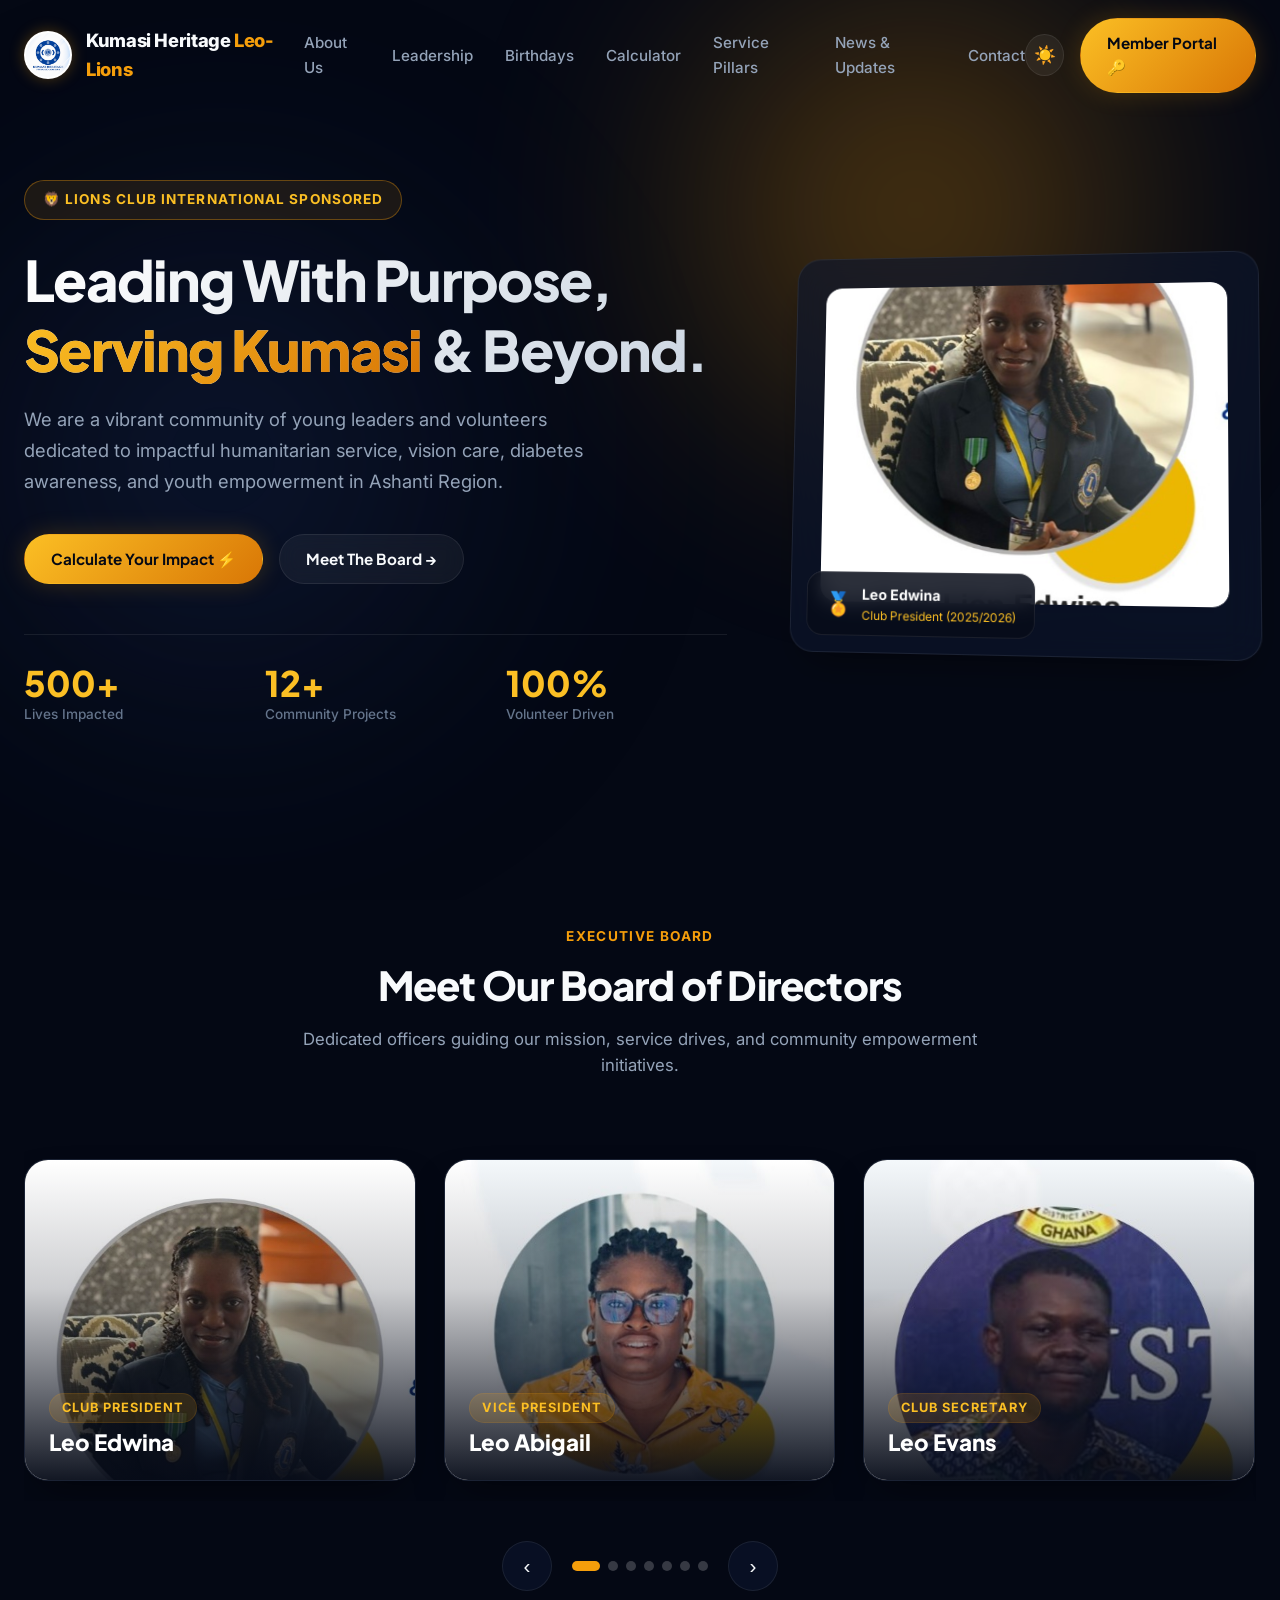
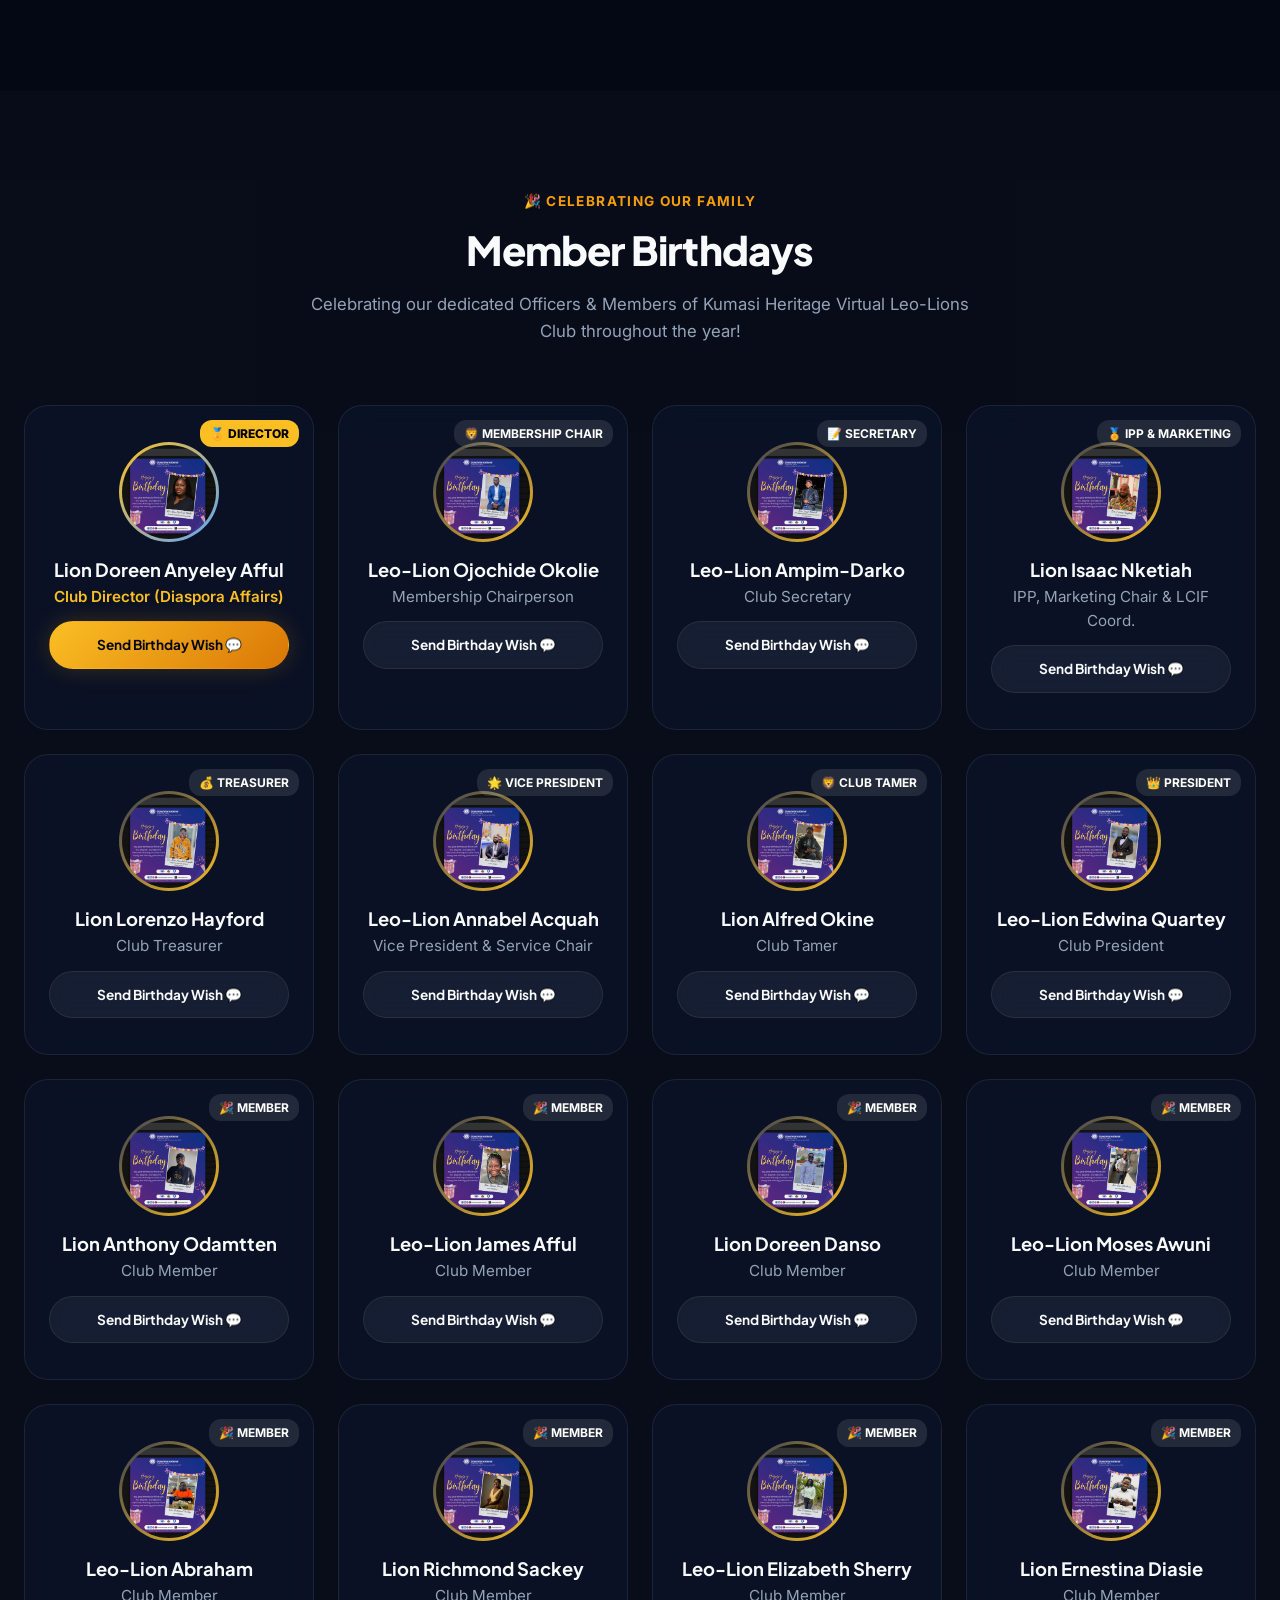
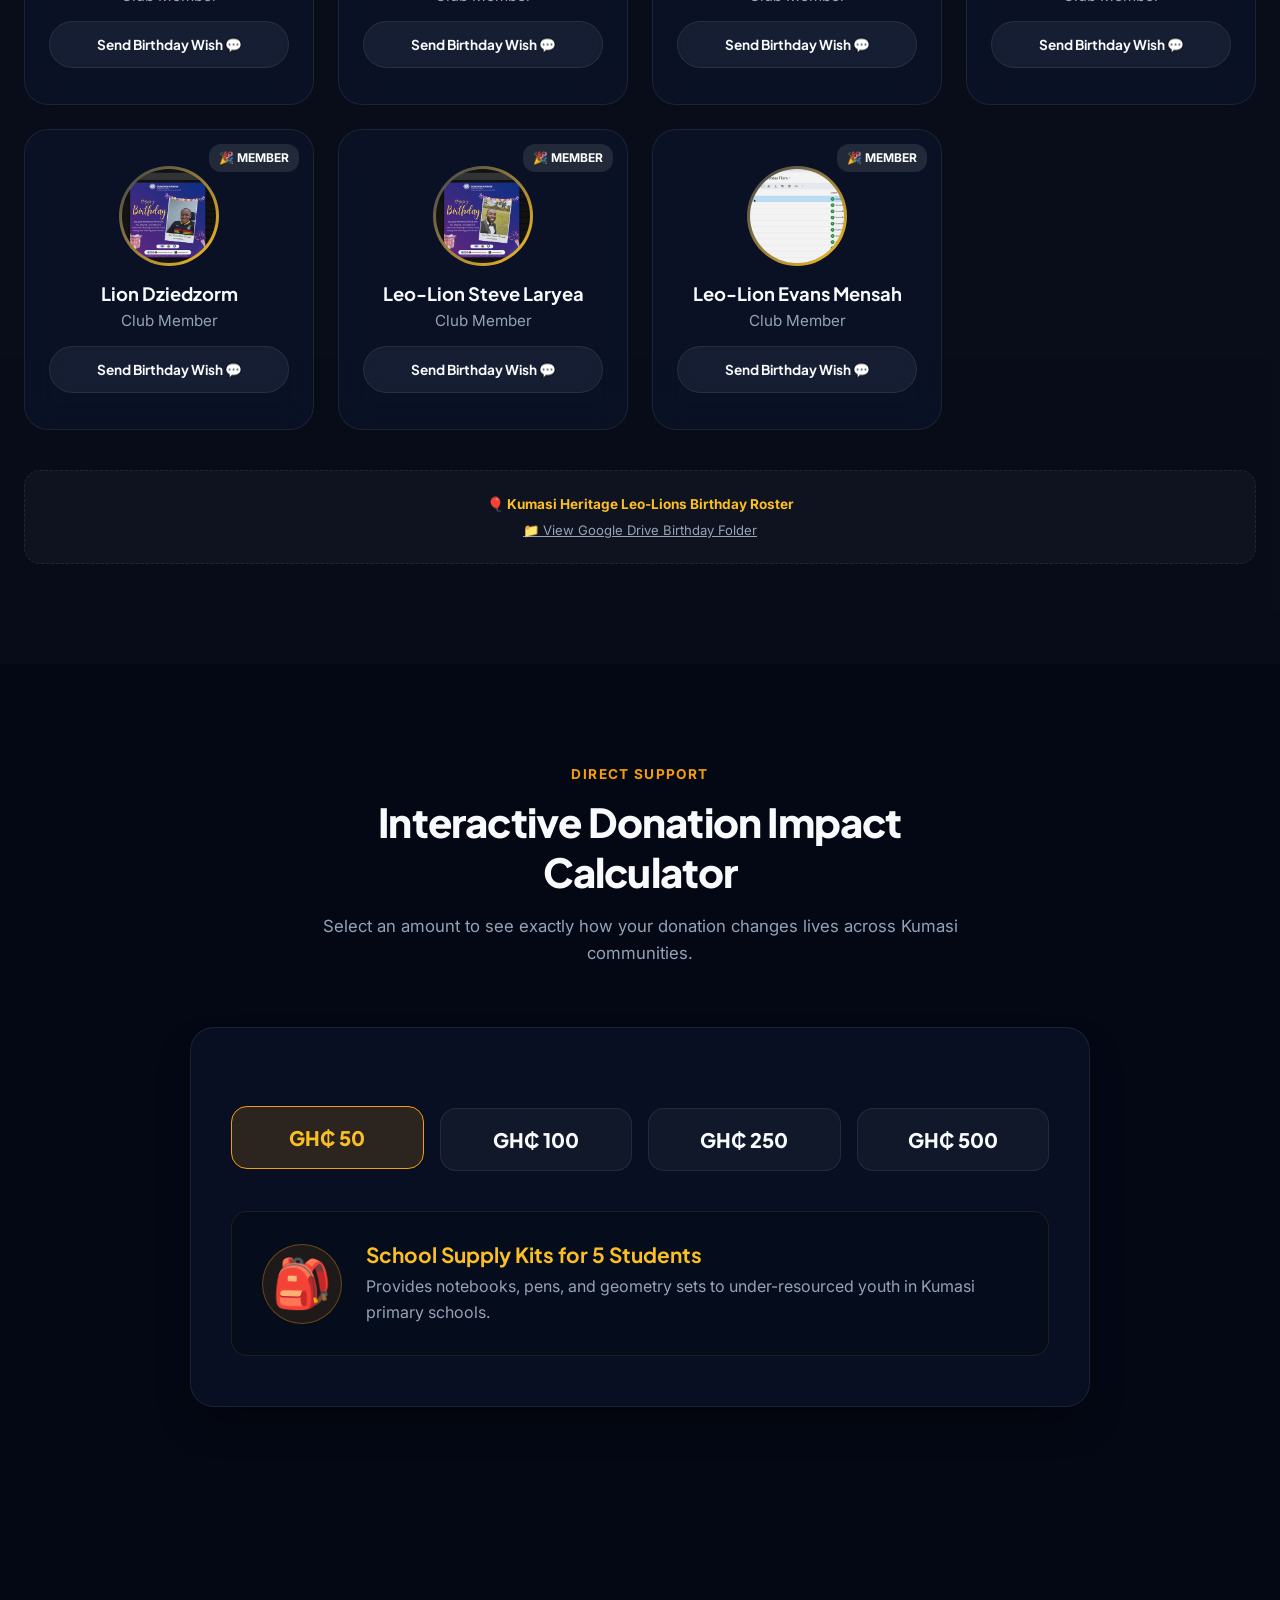
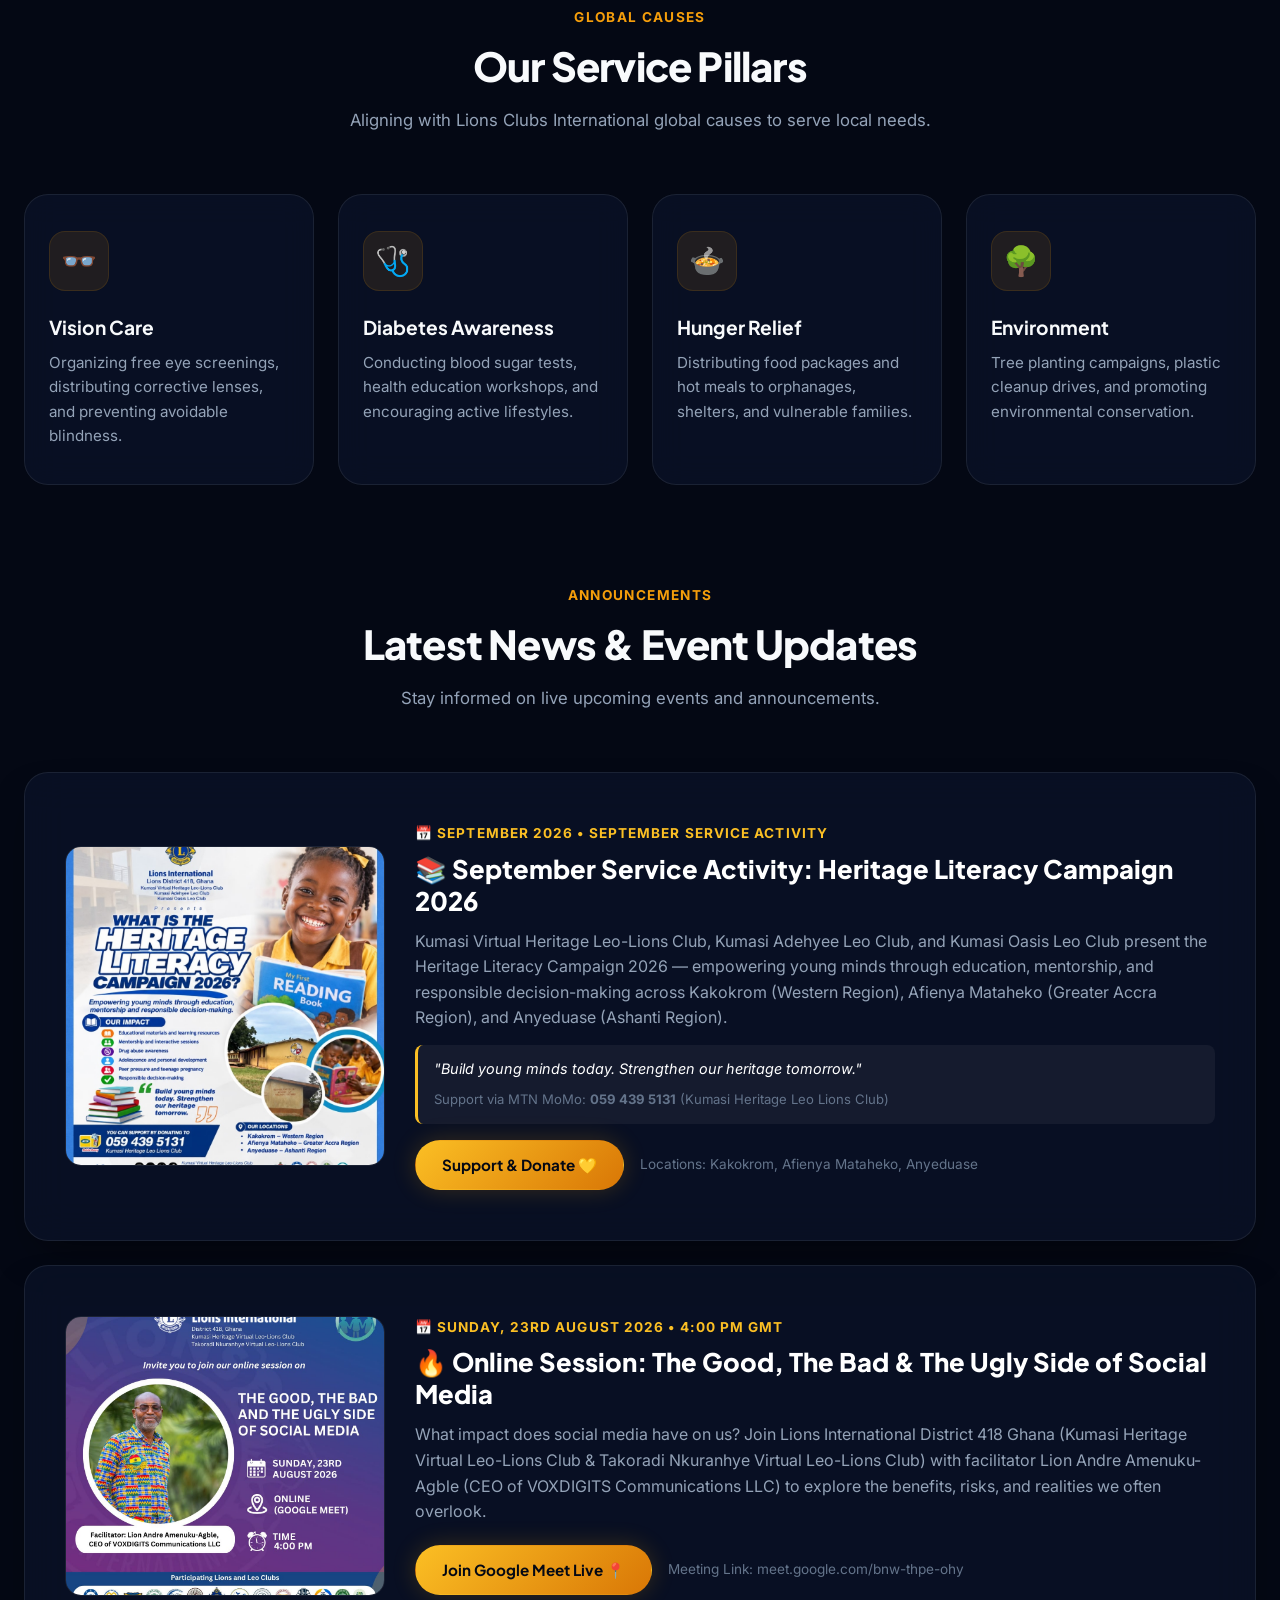
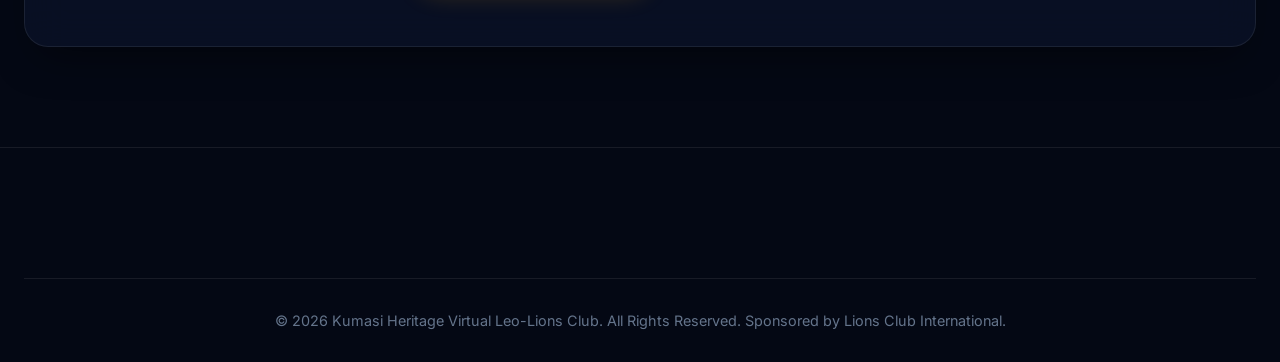
==== commit c9d9fdd2: "fix: Verify and align exact member names, titles, and flyer graphics 1-to-1" ====
--- a/v2/index.html
+++ b/v2/index.html
@@ -281,26 +281,26 @@
                     
                     <!-- 1 -->
                     <div class="service-card-v2" style="text-align: center; position: relative;">
-                        <span style="position: absolute; top: 14px; right: 14px; background: var(--gold-400); color: #000; font-size: 0.75rem; font-weight: 800; padding: 4px 10px; border-radius: 12px; text-transform: uppercase;">👑 President</span>
+                        <span style="position: absolute; top: 14px; right: 14px; background: var(--gold-400); color: #000; font-size: 0.75rem; font-weight: 800; padding: 4px 10px; border-radius: 12px; text-transform: uppercase;">🏅 Director</span>
                         <div style="width: 100px; height: 100px; margin: 0 auto 16px; border-radius: 50%; padding: 3px; background: linear-gradient(135deg, var(--gold-400), #60a5fa); box-shadow: var(--shadow-sm);">
-                            <img src="../assets/birthdays/osei_tutu_boateng.png" alt="Lion (Dr) Osei Tutu Boateng" style="width: 100%; height: 100%; border-radius: 50%; object-fit: cover;">
-                        </div>
-                        <h3 class="service-title-v2" style="font-size: 1.15rem; margin-bottom: 4px;">Lion (Dr) Osei Tutu Boateng</h3>
-                        <p class="service-desc-v2" style="margin-bottom: 12px; color: var(--gold-400); font-weight: 600;">Charter President</p>
-                        <a href="https://wa.me/?text=Happy%20Birthday%20Lion%20(Dr)%20Osei%20Tutu%20Boateng!" target="_blank" rel="noopener noreferrer" class="btn-v2 btn-gold" style="width: 100%; font-size: 0.85rem;">
+                            <img src="../assets/birthdays/doreen_anyeley_afful.png" alt="Lion Doreen Anyeley Afful" style="width: 100%; height: 100%; border-radius: 50%; object-fit: cover;">
+                        </div>
+                        <h3 class="service-title-v2" style="font-size: 1.15rem; margin-bottom: 4px;">Lion Doreen Anyeley Afful</h3>
+                        <p class="service-desc-v2" style="margin-bottom: 12px; color: var(--gold-400); font-weight: 600;">Club Director (Diaspora Affairs)</p>
+                        <a href="https://wa.me/?text=Happy%20Birthday%20Lion%20Doreen%20Anyeley%20Afful!" target="_blank" rel="noopener noreferrer" class="btn-v2 btn-gold" style="width: 100%; font-size: 0.85rem;">
                             Send Birthday Wish 💬
                         </a>
                     </div>
 
                     <!-- 2 -->
                     <div class="service-card-v2" style="text-align: center; position: relative;">
-                        <span style="position: absolute; top: 14px; right: 14px; background: rgba(255,255,255,0.1); color: #fff; font-size: 0.75rem; font-weight: 700; padding: 4px 10px; border-radius: 12px; text-transform: uppercase;">🦁 Charter VP</span>
-                        <div style="width: 100px; height: 100px; margin: 0 auto 16px; border-radius: 50%; padding: 3px; background: linear-gradient(135deg, rgba(255,255,255,0.2), var(--gold-400));">
-                            <img src="../assets/birthdays/kwame_kumi_kyeremeh.png" alt="Lion Kwame Kumi Kyeremeh" style="width: 100%; height: 100%; border-radius: 50%; object-fit: cover;">
-                        </div>
-                        <h3 class="service-title-v2" style="font-size: 1.15rem; margin-bottom: 4px;">Lion Kwame Kumi Kyeremeh</h3>
-                        <p class="service-desc-v2" style="margin-bottom: 12px; color: var(--text-secondary);">Charter Vice President</p>
-                        <a href="https://wa.me/?text=Happy%20Birthday%20Lion%20Kwame%20Kumi%20Kyeremeh!" target="_blank" rel="noopener noreferrer" class="btn-v2 btn-glass" style="width: 100%; font-size: 0.85rem;">
+                        <span style="position: absolute; top: 14px; right: 14px; background: rgba(255,255,255,0.1); color: #fff; font-size: 0.75rem; font-weight: 700; padding: 4px 10px; border-radius: 12px; text-transform: uppercase;">🦁 Membership Chair</span>
+                        <div style="width: 100px; height: 100px; margin: 0 auto 16px; border-radius: 50%; padding: 3px; background: linear-gradient(135deg, rgba(255,255,255,0.2), var(--gold-400));">
+                            <img src="../assets/birthdays/ojochide_okolie.png" alt="Leo-Lion Ojochide Okolie" style="width: 100%; height: 100%; border-radius: 50%; object-fit: cover;">
+                        </div>
+                        <h3 class="service-title-v2" style="font-size: 1.15rem; margin-bottom: 4px;">Leo-Lion Ojochide Okolie</h3>
+                        <p class="service-desc-v2" style="margin-bottom: 12px; color: var(--text-secondary);">Membership Chairperson</p>
+                        <a href="https://wa.me/?text=Happy%20Birthday%20Leo-Lion%20Ojochide%20Okolie!" target="_blank" rel="noopener noreferrer" class="btn-v2 btn-glass" style="width: 100%; font-size: 0.85rem;">
                             Send Birthday Wish 💬
                         </a>
                     </div>
@@ -309,76 +309,76 @@
                     <div class="service-card-v2" style="text-align: center; position: relative;">
                         <span style="position: absolute; top: 14px; right: 14px; background: rgba(255,255,255,0.1); color: #fff; font-size: 0.75rem; font-weight: 700; padding: 4px 10px; border-radius: 12px; text-transform: uppercase;">📝 Secretary</span>
                         <div style="width: 100px; height: 100px; margin: 0 auto 16px; border-radius: 50%; padding: 3px; background: linear-gradient(135deg, rgba(255,255,255,0.2), var(--gold-400));">
-                            <img src="../assets/birthdays/bright_kwabena_amo_salwu.png" alt="Lion Bright Kwabena Amo Salwu" style="width: 100%; height: 100%; border-radius: 50%; object-fit: cover;">
-                        </div>
-                        <h3 class="service-title-v2" style="font-size: 1.15rem; margin-bottom: 4px;">Lion Bright Kwabena Amo Salwu</h3>
-                        <p class="service-desc-v2" style="margin-bottom: 12px; color: var(--text-secondary);">Charter Secretary</p>
-                        <a href="https://wa.me/?text=Happy%20Birthday%20Lion%20Bright%20Kwabena%20Amo%20Salwu!" target="_blank" rel="noopener noreferrer" class="btn-v2 btn-glass" style="width: 100%; font-size: 0.85rem;">
+                            <img src="../assets/birthdays/ampim_darko.png" alt="Leo-Lion Ampim-Darko" style="width: 100%; height: 100%; border-radius: 50%; object-fit: cover;">
+                        </div>
+                        <h3 class="service-title-v2" style="font-size: 1.15rem; margin-bottom: 4px;">Leo-Lion Ampim-Darko</h3>
+                        <p class="service-desc-v2" style="margin-bottom: 12px; color: var(--text-secondary);">Club Secretary</p>
+                        <a href="https://wa.me/?text=Happy%20Birthday%20Leo-Lion%20Ampim-Darko!" target="_blank" rel="noopener noreferrer" class="btn-v2 btn-glass" style="width: 100%; font-size: 0.85rem;">
                             Send Birthday Wish 💬
                         </a>
                     </div>
 
                     <!-- 4 -->
                     <div class="service-card-v2" style="text-align: center; position: relative;">
+                        <span style="position: absolute; top: 14px; right: 14px; background: rgba(255,255,255,0.1); color: #fff; font-size: 0.75rem; font-weight: 700; padding: 4px 10px; border-radius: 12px; text-transform: uppercase;">🏅 IPP & Marketing</span>
+                        <div style="width: 100px; height: 100px; margin: 0 auto 16px; border-radius: 50%; padding: 3px; background: linear-gradient(135deg, rgba(255,255,255,0.2), var(--gold-400));">
+                            <img src="../assets/birthdays/isaac_nketiah.png" alt="Lion Isaac Nketiah" style="width: 100%; height: 100%; border-radius: 50%; object-fit: cover;">
+                        </div>
+                        <h3 class="service-title-v2" style="font-size: 1.15rem; margin-bottom: 4px;">Lion Isaac Nketiah</h3>
+                        <p class="service-desc-v2" style="margin-bottom: 12px; color: var(--text-secondary);">IPP, Marketing Chair & LCIF Coord.</p>
+                        <a href="https://wa.me/?text=Happy%20Birthday%20Lion%20Isaac%20Nketiah!" target="_blank" rel="noopener noreferrer" class="btn-v2 btn-glass" style="width: 100%; font-size: 0.85rem;">
+                            Send Birthday Wish 💬
+                        </a>
+                    </div>
+
+                    <!-- 5 -->
+                    <div class="service-card-v2" style="text-align: center; position: relative;">
                         <span style="position: absolute; top: 14px; right: 14px; background: rgba(255,255,255,0.1); color: #fff; font-size: 0.75rem; font-weight: 700; padding: 4px 10px; border-radius: 12px; text-transform: uppercase;">💰 Treasurer</span>
                         <div style="width: 100px; height: 100px; margin: 0 auto 16px; border-radius: 50%; padding: 3px; background: linear-gradient(135deg, rgba(255,255,255,0.2), var(--gold-400));">
-                            <img src="../assets/birthdays/joseph_kingsley_osei.png" alt="Lion Joseph Kingsley Osei" style="width: 100%; height: 100%; border-radius: 50%; object-fit: cover;">
-                        </div>
-                        <h3 class="service-title-v2" style="font-size: 1.15rem; margin-bottom: 4px;">Lion Joseph Kingsley Osei</h3>
-                        <p class="service-desc-v2" style="margin-bottom: 12px; color: var(--text-secondary);">Charter Treasurer</p>
-                        <a href="https://wa.me/?text=Happy%20Birthday%20Lion%20Joseph%20Kingsley%20Osei!" target="_blank" rel="noopener noreferrer" class="btn-v2 btn-glass" style="width: 100%; font-size: 0.85rem;">
-                            Send Birthday Wish 💬
-                        </a>
-                    </div>
-
-                    <!-- 5 -->
-                    <div class="service-card-v2" style="text-align: center; position: relative;">
-                        <span style="position: absolute; top: 14px; right: 14px; background: rgba(255,255,255,0.1); color: #fff; font-size: 0.75rem; font-weight: 700; padding: 4px 10px; border-radius: 12px; text-transform: uppercase;">🏅 Director</span>
-                        <div style="width: 100px; height: 100px; margin: 0 auto 16px; border-radius: 50%; padding: 3px; background: linear-gradient(135deg, rgba(255,255,255,0.2), var(--gold-400));">
-                            <img src="../assets/birthdays/kelvin_oppong_prempeh.png" alt="Leo-Lion Kelvin Oppong Prempeh" style="width: 100%; height: 100%; border-radius: 50%; object-fit: cover;">
-                        </div>
-                        <h3 class="service-title-v2" style="font-size: 1.15rem; margin-bottom: 4px;">Leo-Lion Kelvin Oppong Prempeh</h3>
-                        <p class="service-desc-v2" style="margin-bottom: 12px; color: var(--text-secondary);">Club Director</p>
-                        <a href="https://wa.me/?text=Happy%20Birthday%20Leo-Lion%20Kelvin%20Oppong%20Prempeh!" target="_blank" rel="noopener noreferrer" class="btn-v2 btn-glass" style="width: 100%; font-size: 0.85rem;">
+                            <img src="../assets/birthdays/lorenzo_hayford.png" alt="Lion Lorenzo Hayford" style="width: 100%; height: 100%; border-radius: 50%; object-fit: cover;">
+                        </div>
+                        <h3 class="service-title-v2" style="font-size: 1.15rem; margin-bottom: 4px;">Lion Lorenzo Hayford</h3>
+                        <p class="service-desc-v2" style="margin-bottom: 12px; color: var(--text-secondary);">Club Treasurer</p>
+                        <a href="https://wa.me/?text=Happy%20Birthday%20Lion%20Lorenzo%20Hayford!" target="_blank" rel="noopener noreferrer" class="btn-v2 btn-glass" style="width: 100%; font-size: 0.85rem;">
                             Send Birthday Wish 💬
                         </a>
                     </div>
 
                     <!-- 6 -->
                     <div class="service-card-v2" style="text-align: center; position: relative;">
-                        <span style="position: absolute; top: 14px; right: 14px; background: rgba(255,255,255,0.1); color: #fff; font-size: 0.75rem; font-weight: 700; padding: 4px 10px; border-radius: 12px; text-transform: uppercase;">🏅 Director</span>
-                        <div style="width: 100px; height: 100px; margin: 0 auto 16px; border-radius: 50%; padding: 3px; background: linear-gradient(135deg, rgba(255,255,255,0.2), var(--gold-400));">
-                            <img src="../assets/birthdays/mary_sefa_boampong.png" alt="Lion Mary Sefa Boampong" style="width: 100%; height: 100%; border-radius: 50%; object-fit: cover;">
-                        </div>
-                        <h3 class="service-title-v2" style="font-size: 1.15rem; margin-bottom: 4px;">Lion Mary Sefa Boampong</h3>
-                        <p class="service-desc-v2" style="margin-bottom: 12px; color: var(--text-secondary);">Club Director</p>
-                        <a href="https://wa.me/?text=Happy%20Birthday%20Lion%20Mary%20Sefa%20Boampong!" target="_blank" rel="noopener noreferrer" class="btn-v2 btn-glass" style="width: 100%; font-size: 0.85rem;">
+                        <span style="position: absolute; top: 14px; right: 14px; background: rgba(255,255,255,0.1); color: #fff; font-size: 0.75rem; font-weight: 700; padding: 4px 10px; border-radius: 12px; text-transform: uppercase;">🌟 Vice President</span>
+                        <div style="width: 100px; height: 100px; margin: 0 auto 16px; border-radius: 50%; padding: 3px; background: linear-gradient(135deg, rgba(255,255,255,0.2), var(--gold-400));">
+                            <img src="../assets/birthdays/annabel_acquah.png" alt="Leo-Lion Annabel Acquah" style="width: 100%; height: 100%; border-radius: 50%; object-fit: cover;">
+                        </div>
+                        <h3 class="service-title-v2" style="font-size: 1.15rem; margin-bottom: 4px;">Leo-Lion Annabel Acquah</h3>
+                        <p class="service-desc-v2" style="margin-bottom: 12px; color: var(--text-secondary);">Vice President & Service Chair</p>
+                        <a href="https://wa.me/?text=Happy%20Birthday%20Leo-Lion%20Annabel%20Acquah!" target="_blank" rel="noopener noreferrer" class="btn-v2 btn-glass" style="width: 100%; font-size: 0.85rem;">
                             Send Birthday Wish 💬
                         </a>
                     </div>
 
                     <!-- 7 -->
                     <div class="service-card-v2" style="text-align: center; position: relative;">
-                        <span style="position: absolute; top: 14px; right: 14px; background: rgba(255,255,255,0.1); color: #fff; font-size: 0.75rem; font-weight: 700; padding: 4px 10px; border-radius: 12px; text-transform: uppercase;">🏅 Director</span>
-                        <div style="width: 100px; height: 100px; margin: 0 auto 16px; border-radius: 50%; padding: 3px; background: linear-gradient(135deg, rgba(255,255,255,0.2), var(--gold-400));">
-                            <img src="../assets/birthdays/charles_sarpong.png" alt="Leo-Lion Charles Sarpong" style="width: 100%; height: 100%; border-radius: 50%; object-fit: cover;">
-                        </div>
-                        <h3 class="service-title-v2" style="font-size: 1.15rem; margin-bottom: 4px;">Leo-Lion Charles Sarpong</h3>
-                        <p class="service-desc-v2" style="margin-bottom: 12px; color: var(--text-secondary);">Club Director</p>
-                        <a href="https://wa.me/?text=Happy%20Birthday%20Leo-Lion%20Charles%20Sarpong!" target="_blank" rel="noopener noreferrer" class="btn-v2 btn-glass" style="width: 100%; font-size: 0.85rem;">
+                        <span style="position: absolute; top: 14px; right: 14px; background: rgba(255,255,255,0.1); color: #fff; font-size: 0.75rem; font-weight: 700; padding: 4px 10px; border-radius: 12px; text-transform: uppercase;">🦁 Club Tamer</span>
+                        <div style="width: 100px; height: 100px; margin: 0 auto 16px; border-radius: 50%; padding: 3px; background: linear-gradient(135deg, rgba(255,255,255,0.2), var(--gold-400));">
+                            <img src="../assets/birthdays/alfred_okine.png" alt="Lion Alfred Okine" style="width: 100%; height: 100%; border-radius: 50%; object-fit: cover;">
+                        </div>
+                        <h3 class="service-title-v2" style="font-size: 1.15rem; margin-bottom: 4px;">Lion Alfred Okine</h3>
+                        <p class="service-desc-v2" style="margin-bottom: 12px; color: var(--text-secondary);">Club Tamer</p>
+                        <a href="https://wa.me/?text=Happy%20Birthday%20Lion%20Alfred%20Okine!" target="_blank" rel="noopener noreferrer" class="btn-v2 btn-glass" style="width: 100%; font-size: 0.85rem;">
                             Send Birthday Wish 💬
                         </a>
                     </div>
 
                     <!-- 8 -->
                     <div class="service-card-v2" style="text-align: center; position: relative;">
-                        <span style="position: absolute; top: 14px; right: 14px; background: rgba(255,255,255,0.1); color: #fff; font-size: 0.75rem; font-weight: 700; padding: 4px 10px; border-radius: 12px; text-transform: uppercase;">🏅 Director</span>
-                        <div style="width: 100px; height: 100px; margin: 0 auto 16px; border-radius: 50%; padding: 3px; background: linear-gradient(135deg, rgba(255,255,255,0.2), var(--gold-400));">
-                            <img src="../assets/birthdays/kwabena_owusu_kwarteng.png" alt="Lion (Dr) Kwabena Owusu-Kwarteng" style="width: 100%; height: 100%; border-radius: 50%; object-fit: cover;">
-                        </div>
-                        <h3 class="service-title-v2" style="font-size: 1.15rem; margin-bottom: 4px;">Lion (Dr) Kwabena Owusu-Kwarteng</h3>
-                        <p class="service-desc-v2" style="margin-bottom: 12px; color: var(--text-secondary);">Club Director</p>
-                        <a href="https://wa.me/?text=Happy%20Birthday%20Lion%20(Dr)%20Kwabena%20Owusu-Kwarteng!" target="_blank" rel="noopener noreferrer" class="btn-v2 btn-glass" style="width: 100%; font-size: 0.85rem;">
+                        <span style="position: absolute; top: 14px; right: 14px; background: rgba(255,255,255,0.1); color: #fff; font-size: 0.75rem; font-weight: 700; padding: 4px 10px; border-radius: 12px; text-transform: uppercase;">👑 President</span>
+                        <div style="width: 100px; height: 100px; margin: 0 auto 16px; border-radius: 50%; padding: 3px; background: linear-gradient(135deg, rgba(255,255,255,0.2), var(--gold-400));">
+                            <img src="../assets/birthdays/edwina_quartey.png" alt="Leo-Lion Edwina Quartey" style="width: 100%; height: 100%; border-radius: 50%; object-fit: cover;">
+                        </div>
+                        <h3 class="service-title-v2" style="font-size: 1.15rem; margin-bottom: 4px;">Leo-Lion Edwina Quartey</h3>
+                        <p class="service-desc-v2" style="margin-bottom: 12px; color: var(--text-secondary);">Club President</p>
+                        <a href="https://wa.me/?text=Happy%20Birthday%20President%20Edwina%20Quartey!" target="_blank" rel="noopener noreferrer" class="btn-v2 btn-glass" style="width: 100%; font-size: 0.85rem;">
                             Send Birthday Wish 💬
                         </a>
                     </div>
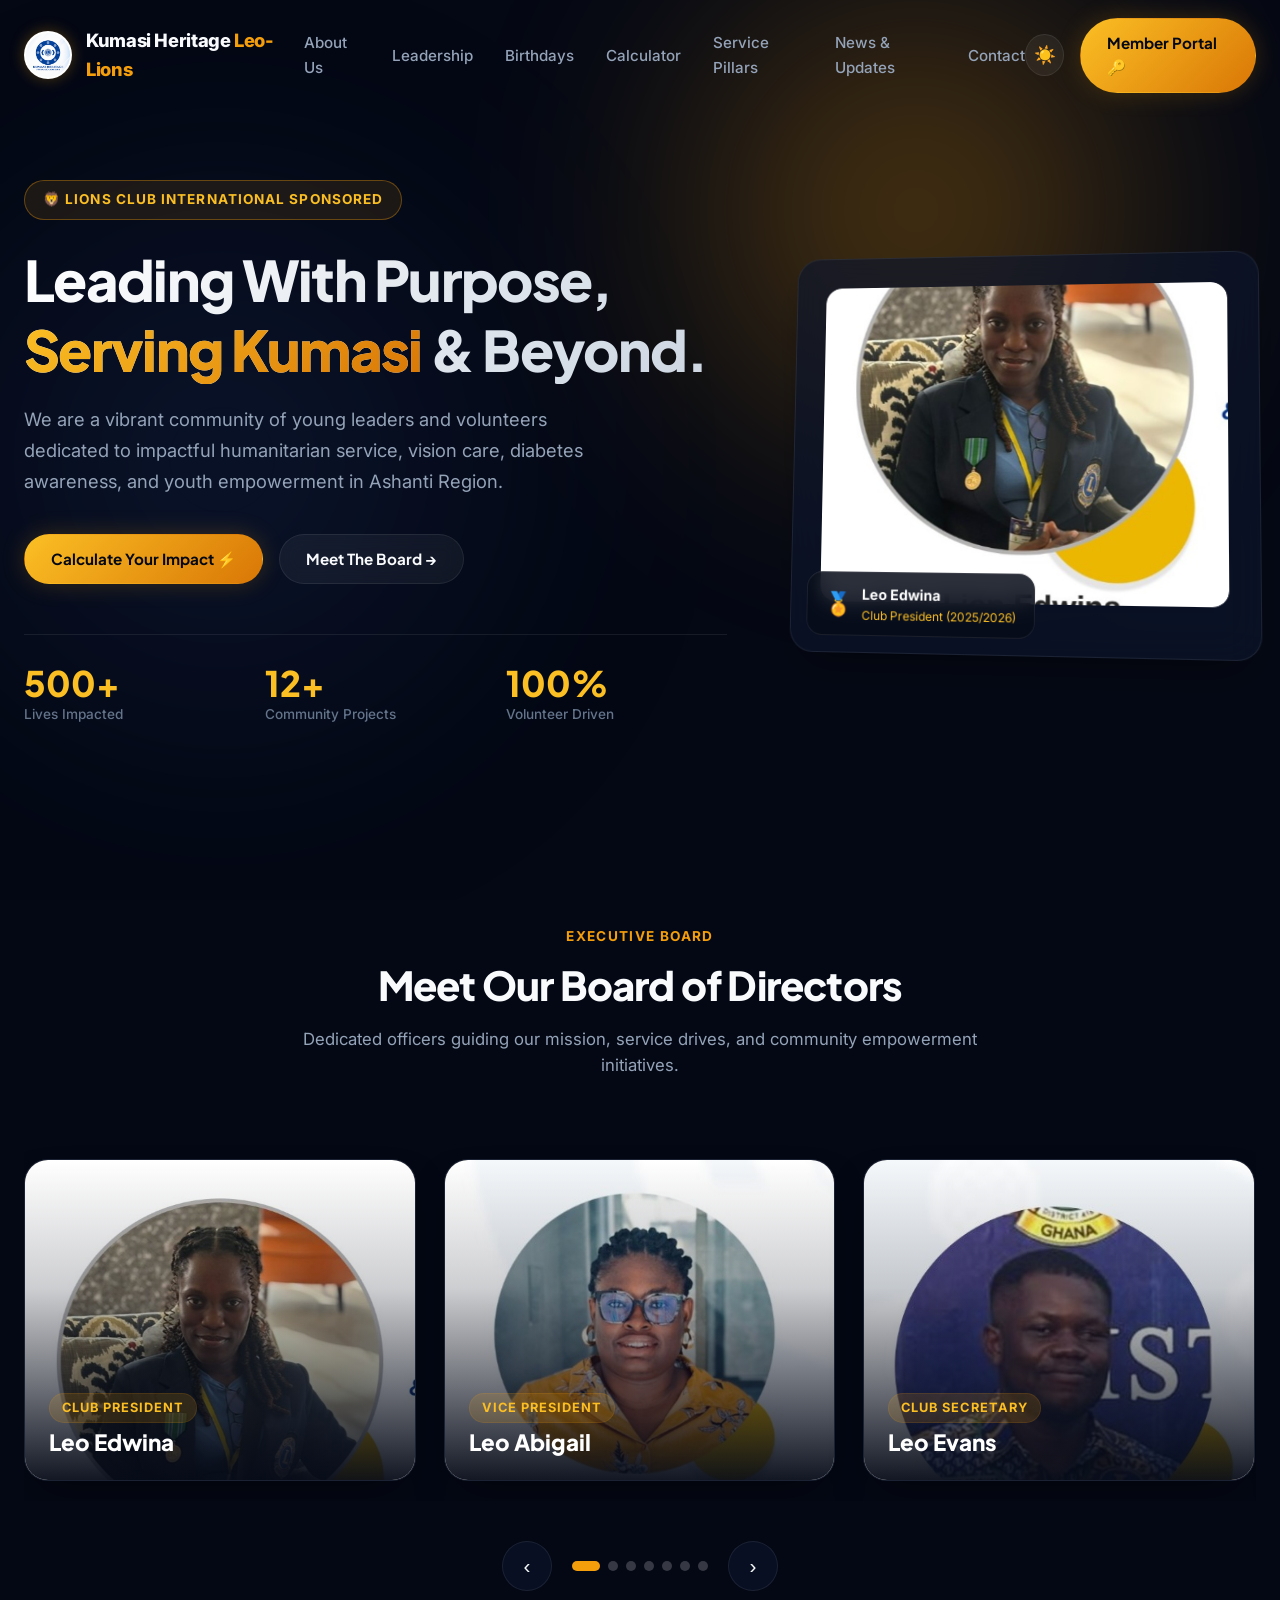
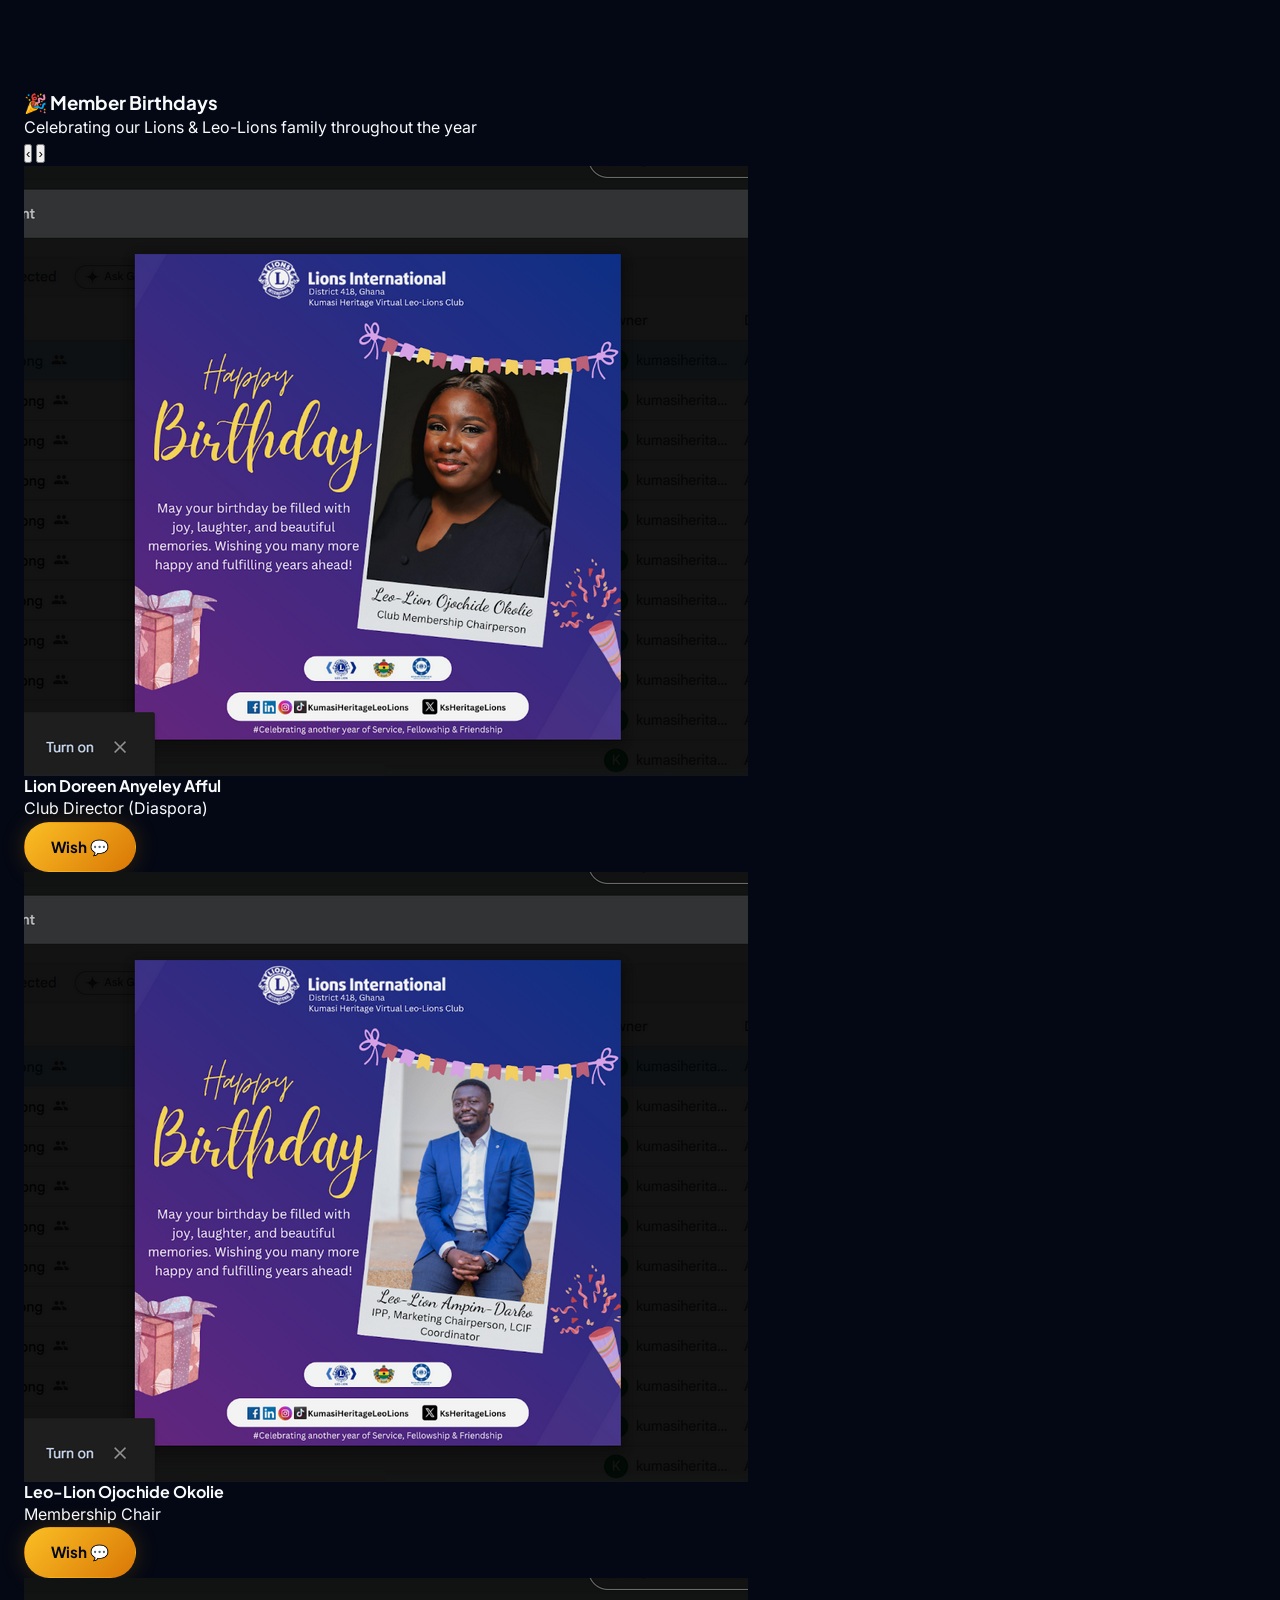
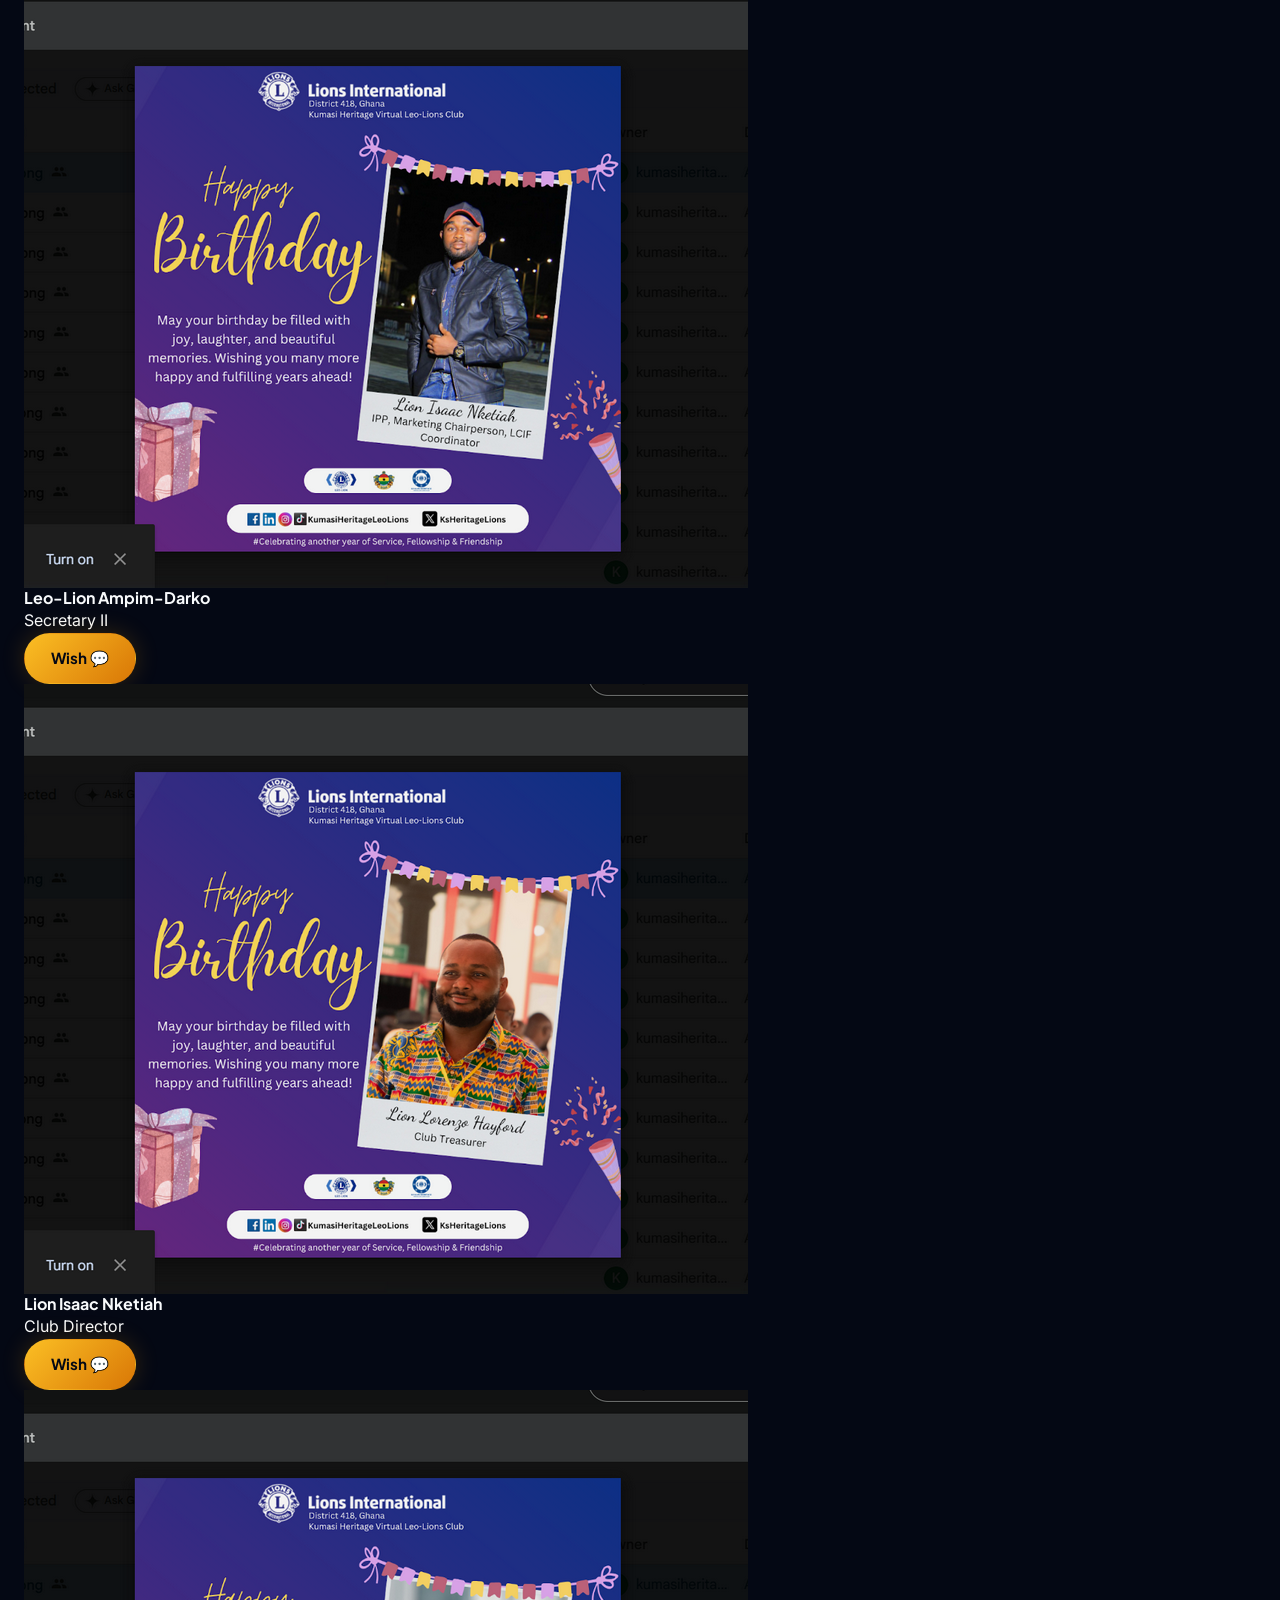
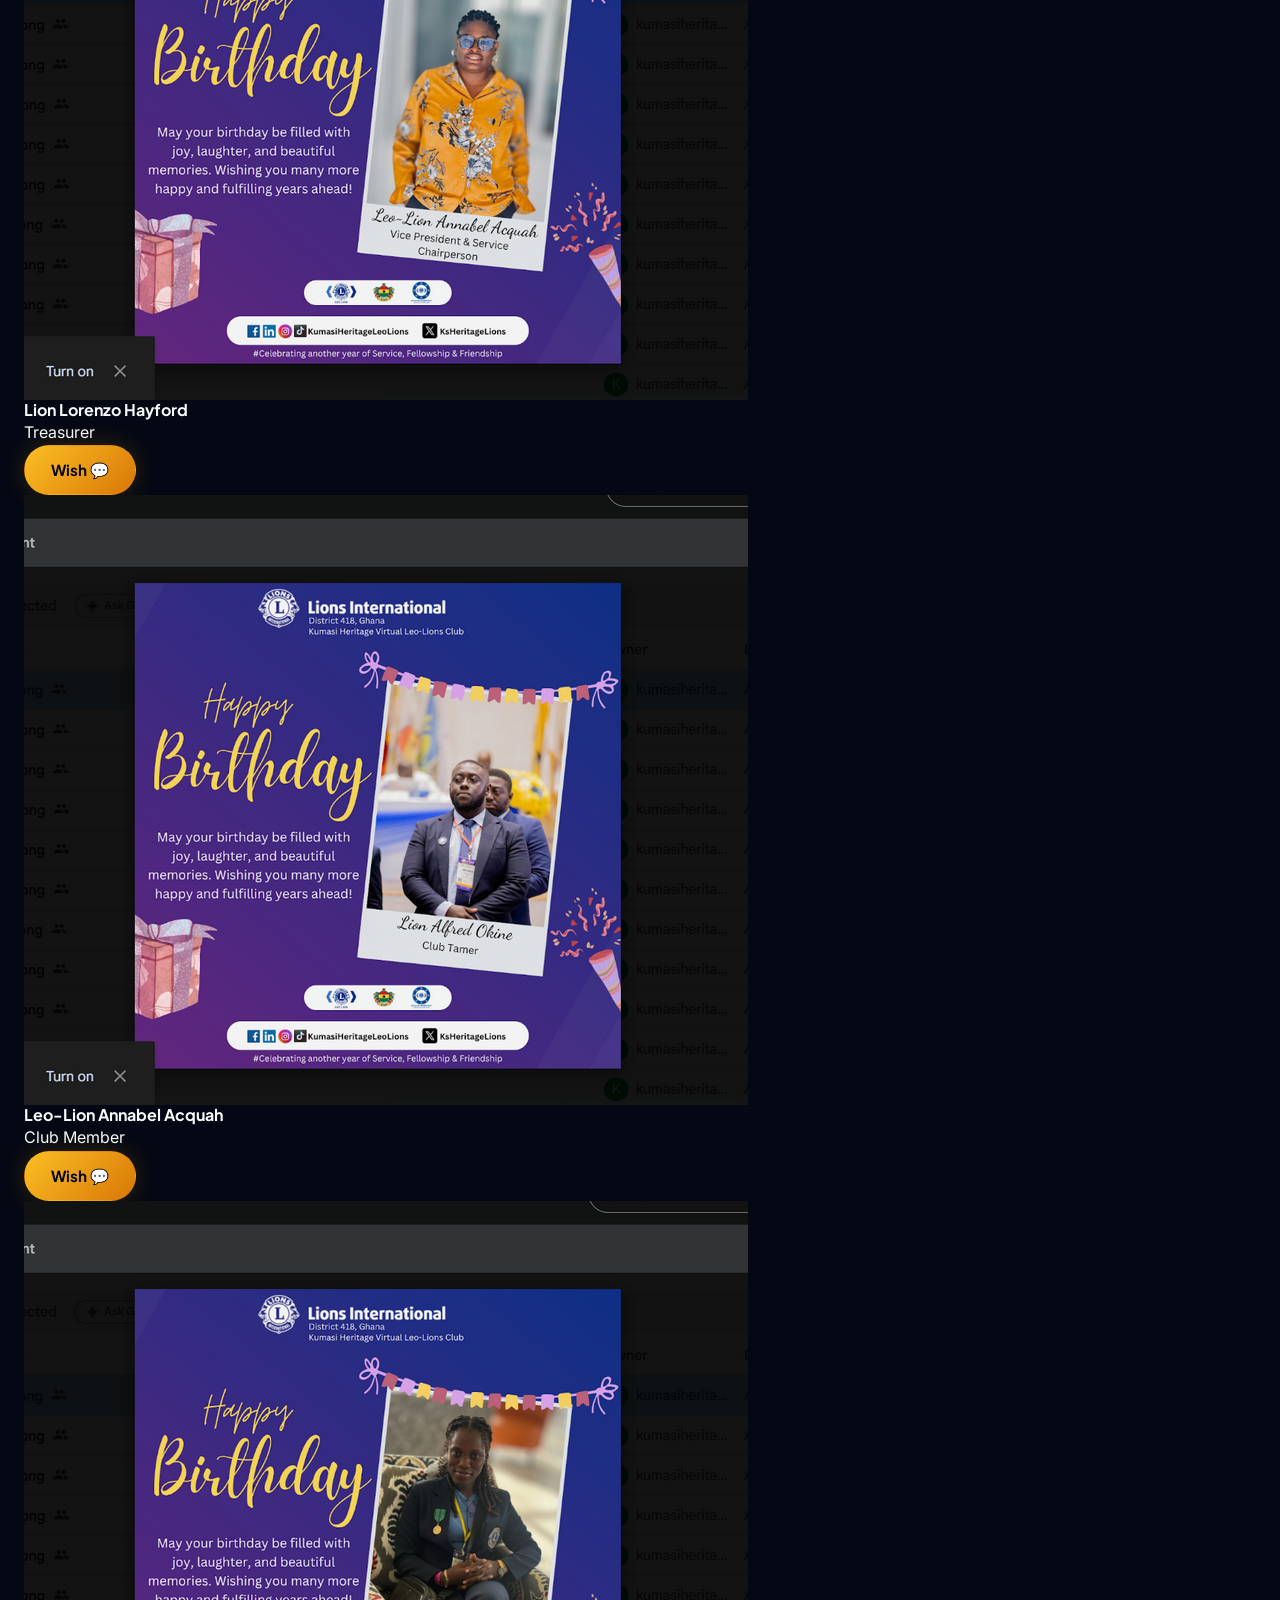
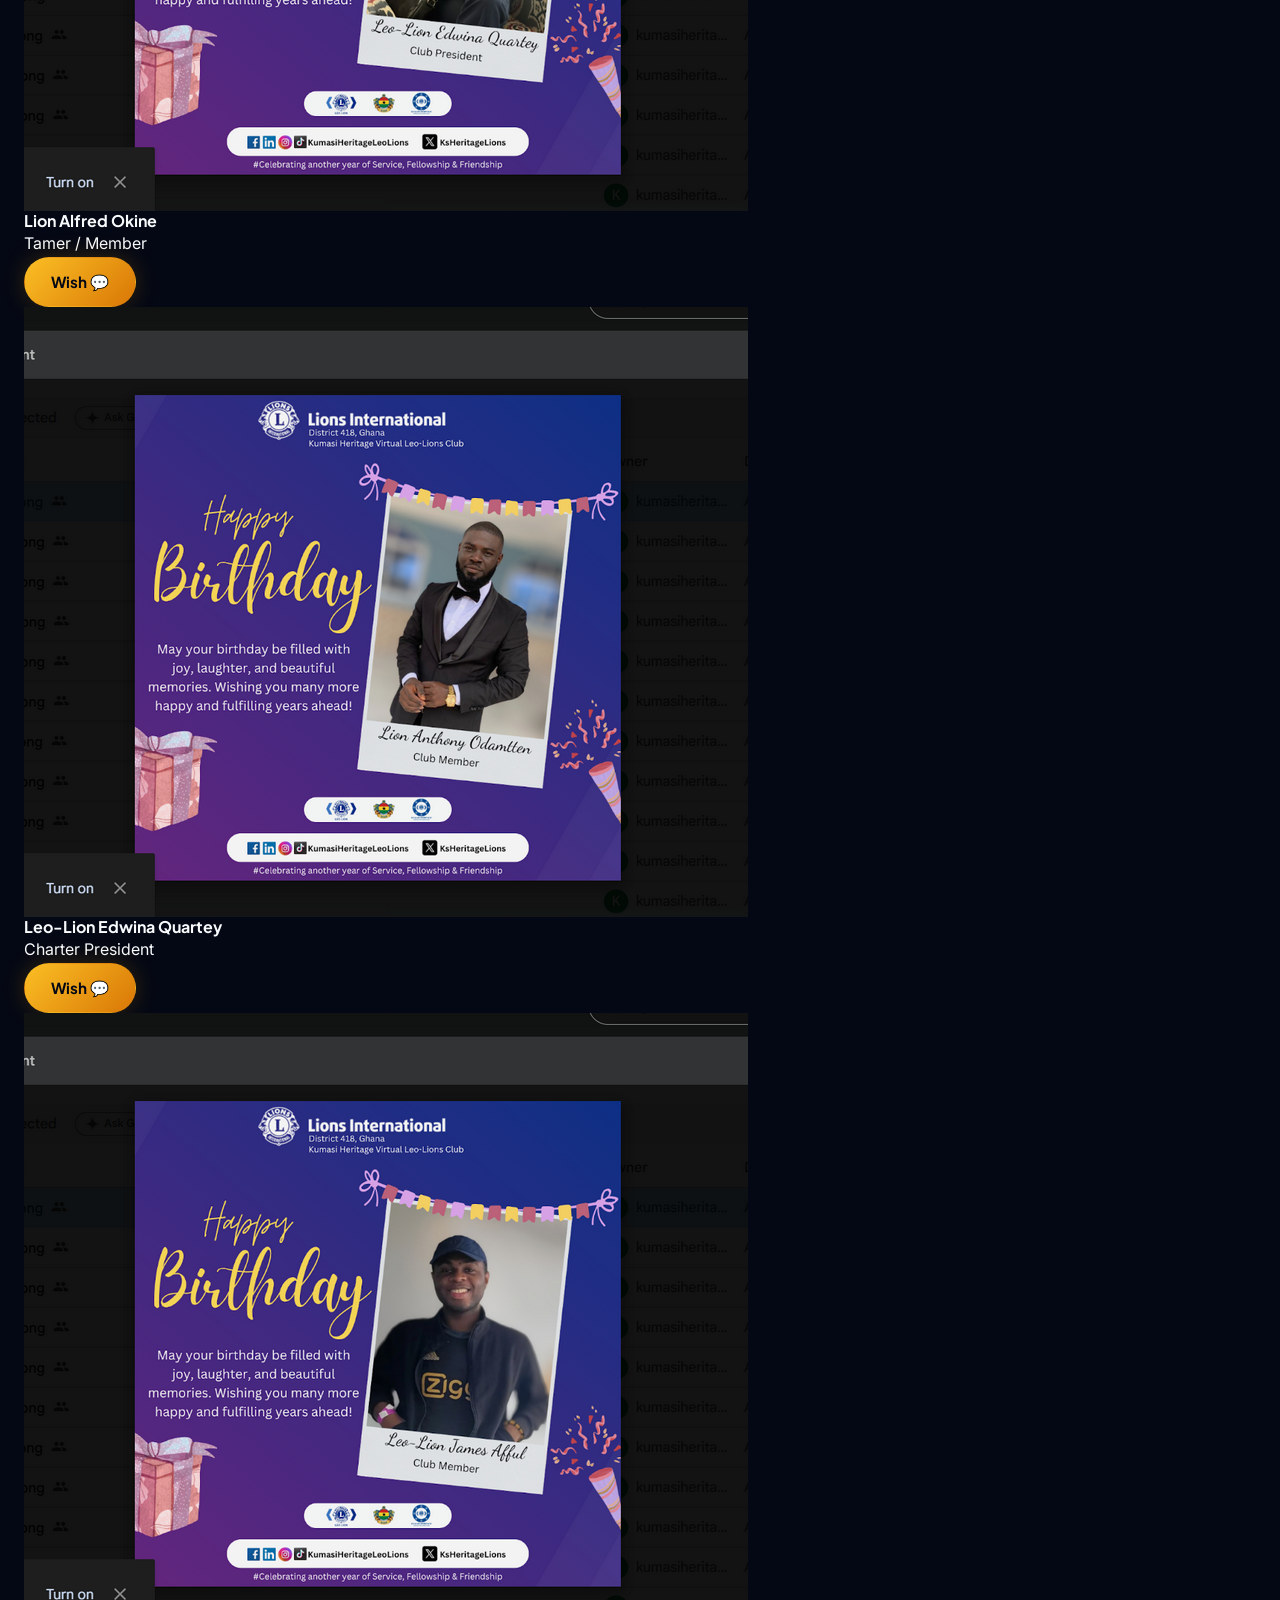
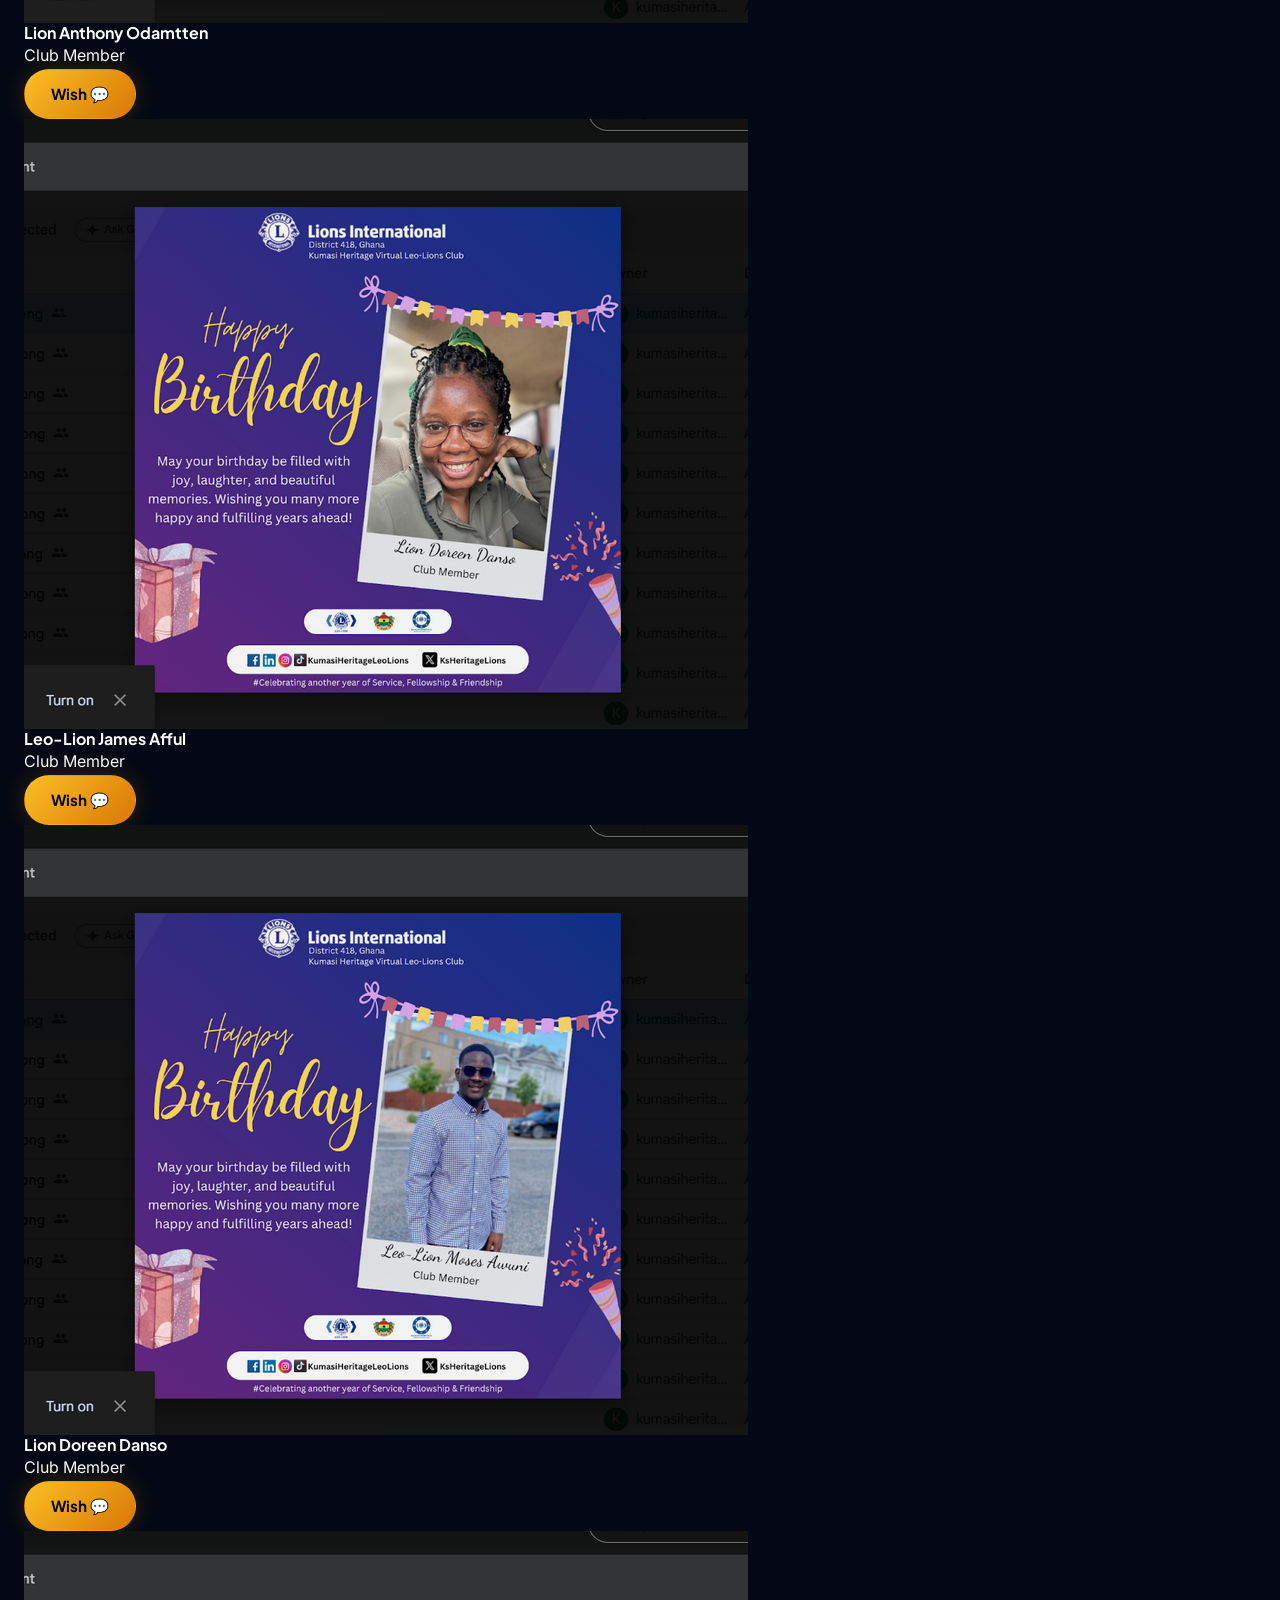
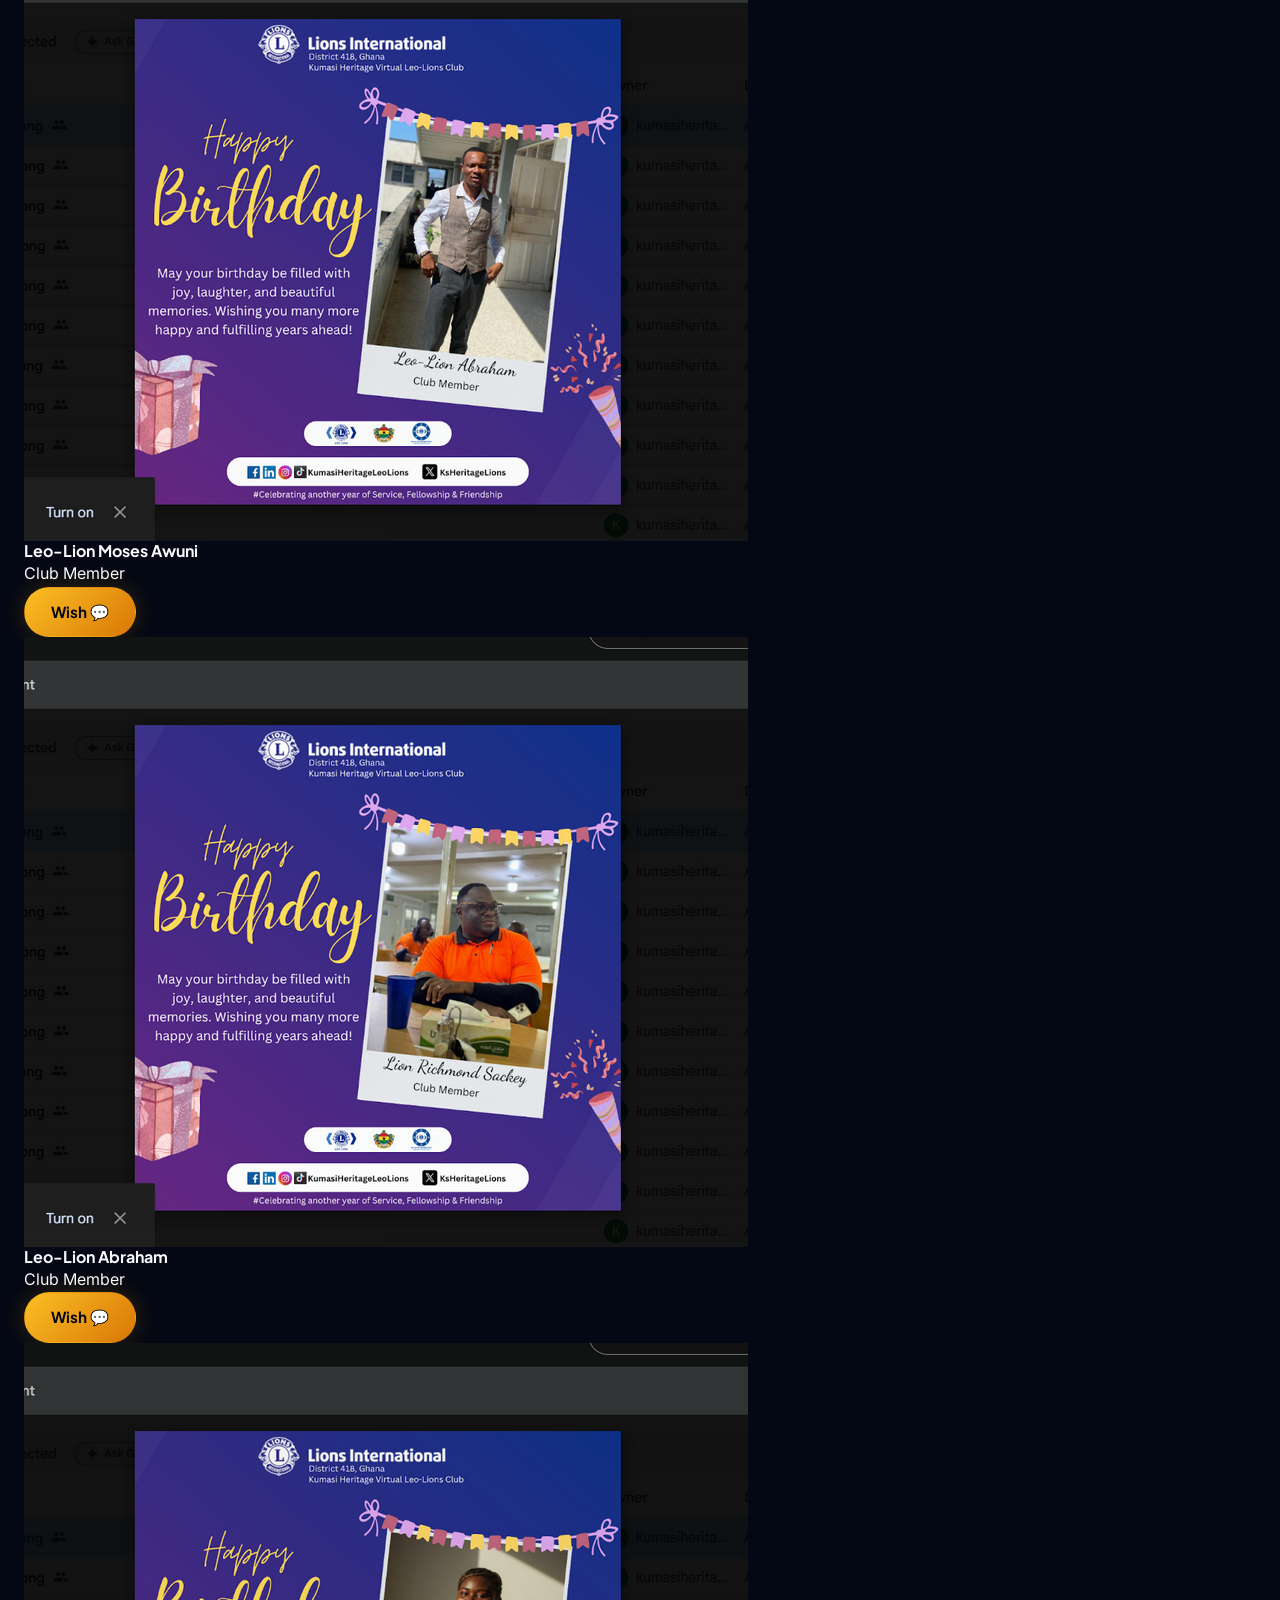
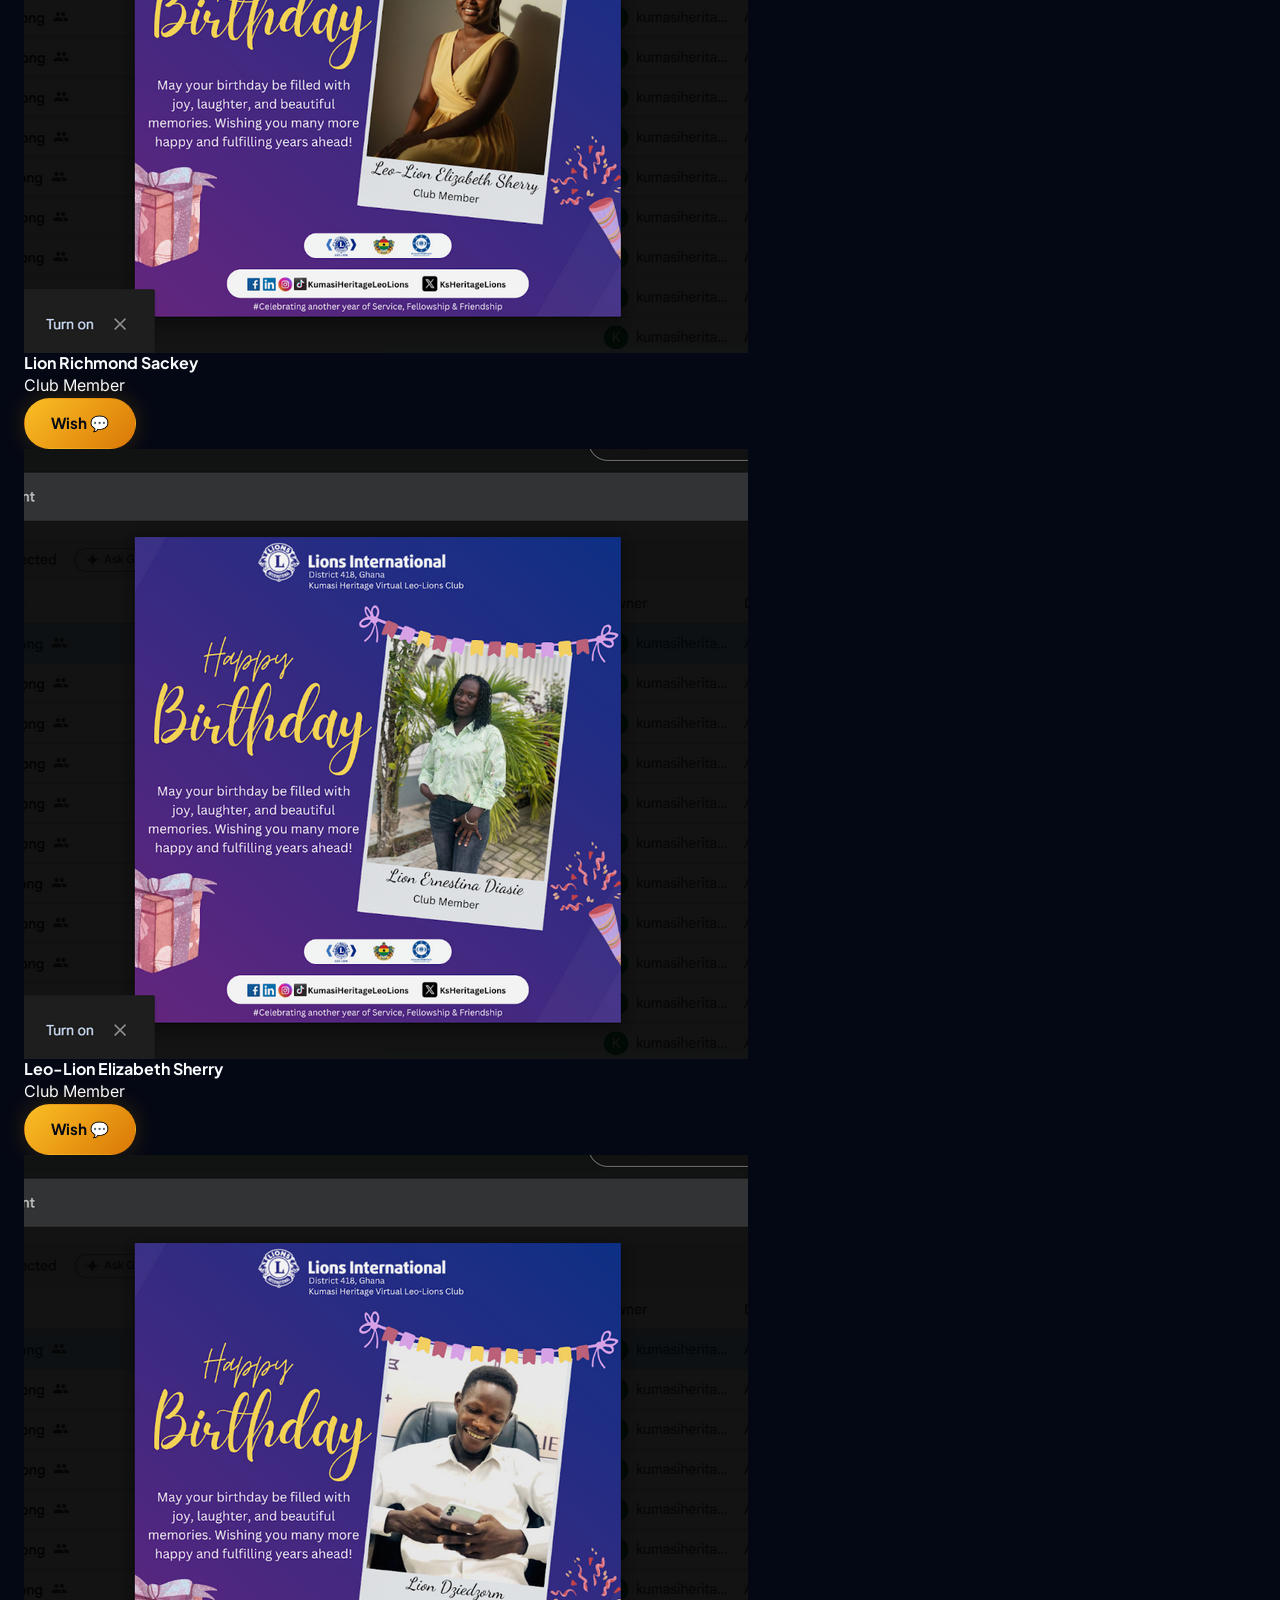
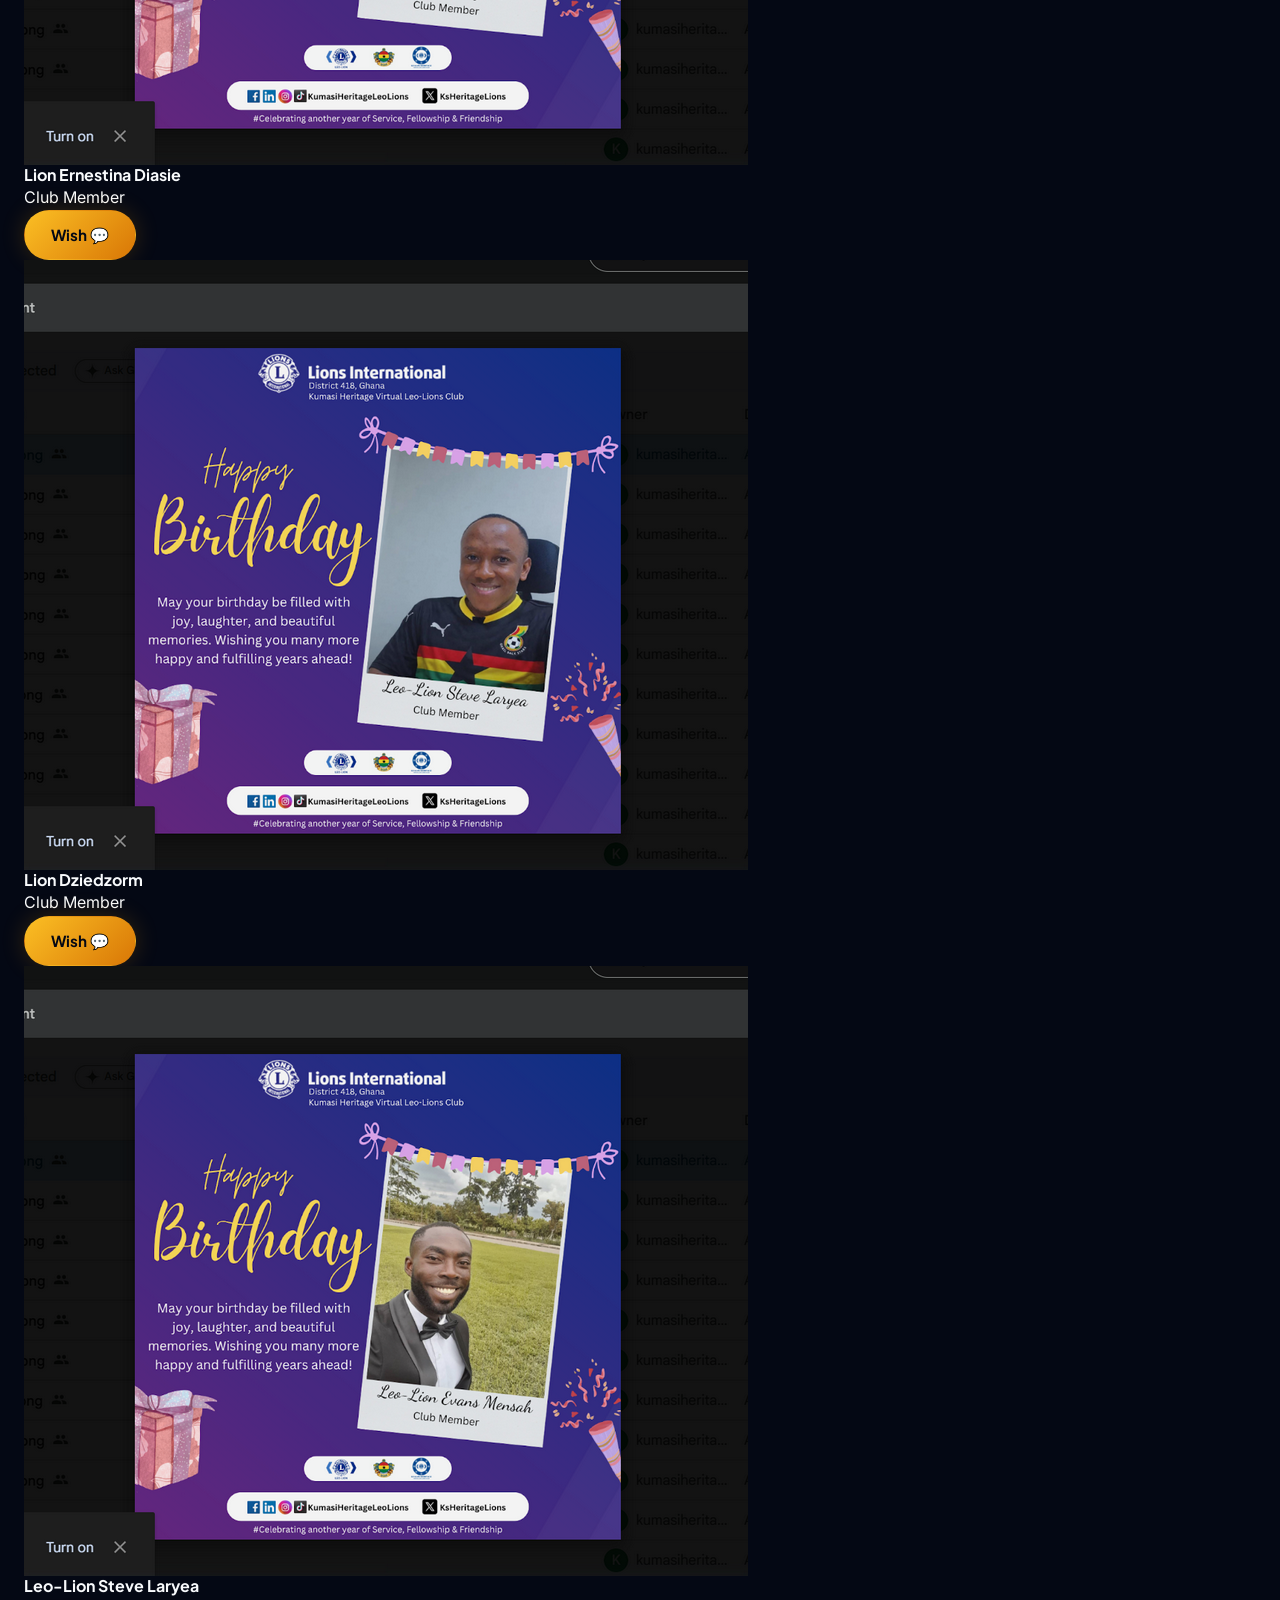
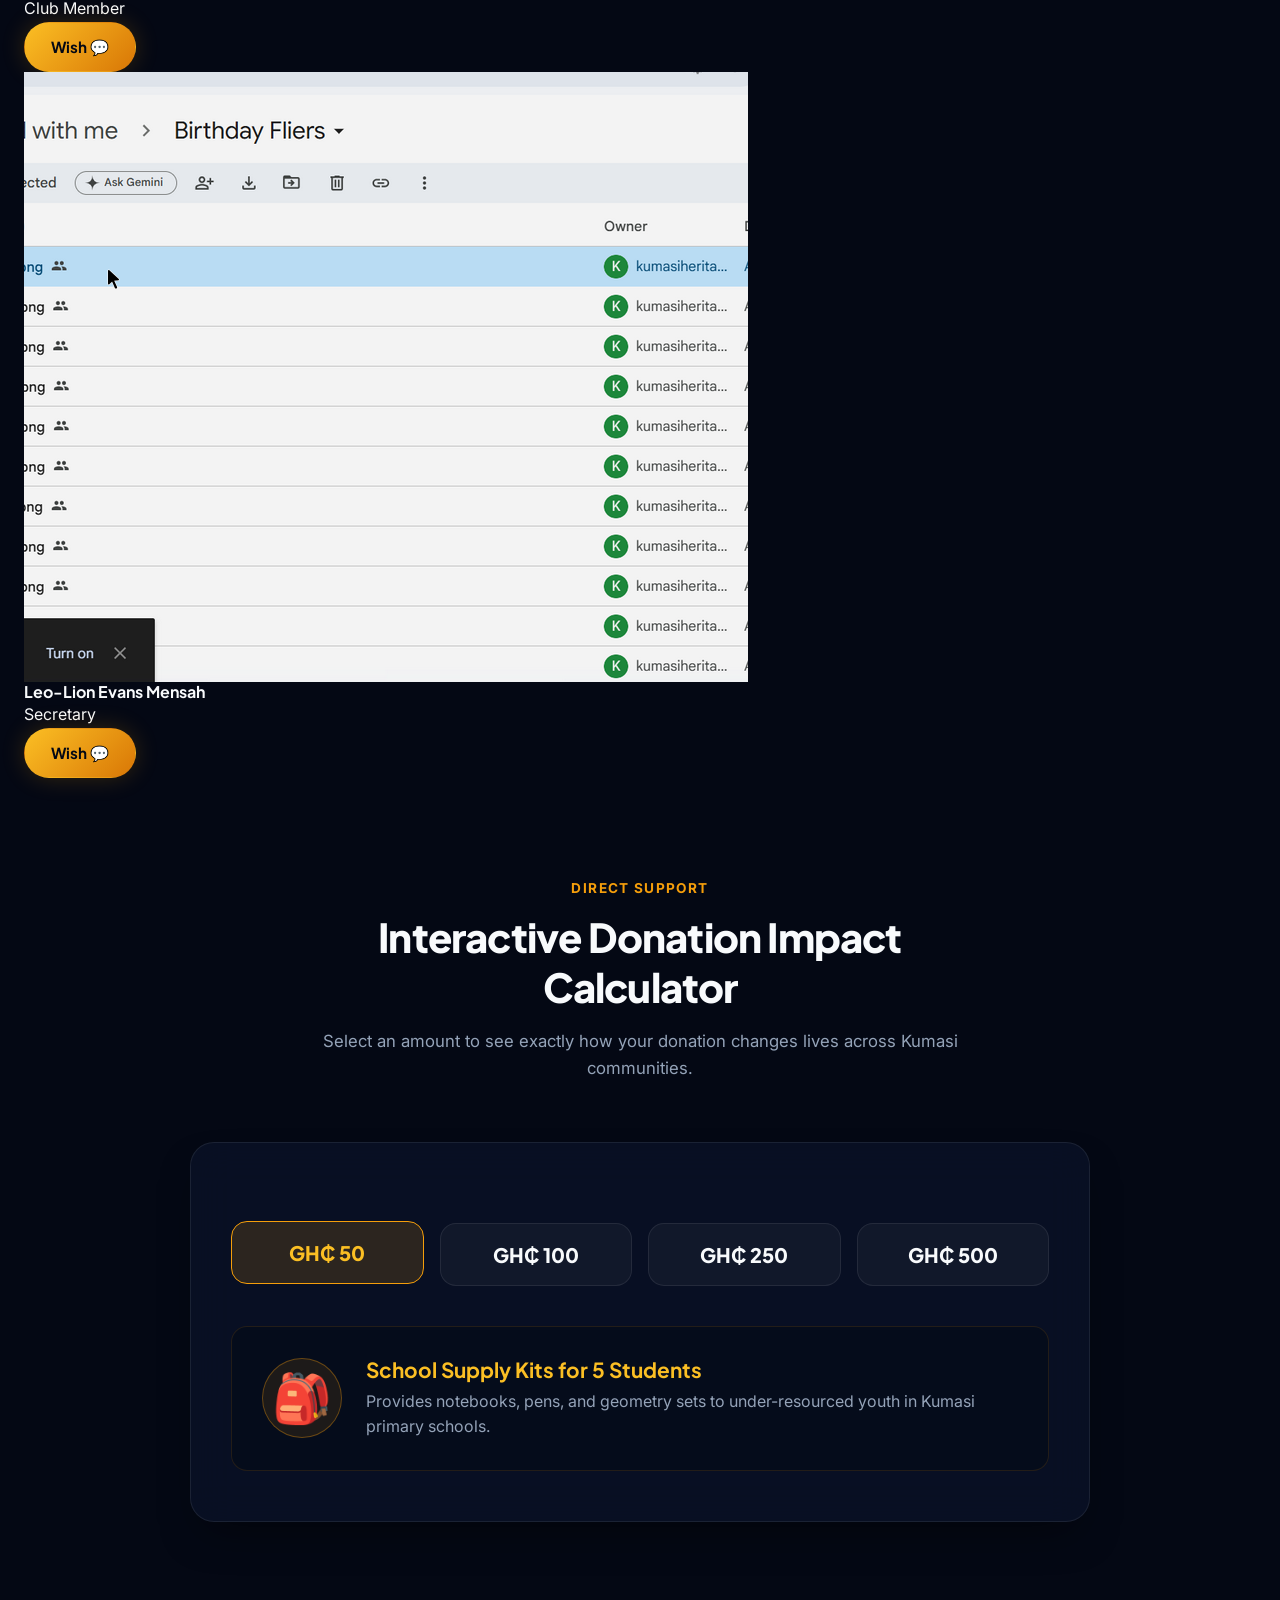
==== commit 903ecd83: "style: transform member birthdays section into a compact non-intrusive horizontal strip" ====
--- a/v2/index.html
+++ b/v2/index.html
@@ -268,272 +268,211 @@
             </div>
         </section>
 
-        <!-- Member Birthdays Showcase V2 -->
-        <section id="birthdays" class="board-section-v2" style="background: rgba(255, 255, 255, 0.02);">
+                <!-- Member Birthdays Showcase V2 (Compact Horizontal Strip) -->
+        <section id="birthdays" class="bday-section-compact">
             <div class="container">
-                <div class="section-header-v2">
-                    <span class="section-tag">🎉 Celebrating Our Family</span>
-                    <h2 class="section-title-v2">Member Birthdays</h2>
-                    <p class="section-desc-v2">Celebrating our dedicated Officers & Members of Kumasi Heritage Virtual Leo-Lions Club throughout the year!</p>
-                </div>
-
-                <div class="services-grid-v2" style="grid-template-columns: repeat(auto-fit, minmax(280px, 1fr));">
-                    
-                    <!-- 1 -->
-                    <div class="service-card-v2" style="text-align: center; position: relative;">
-                        <span style="position: absolute; top: 14px; right: 14px; background: var(--gold-400); color: #000; font-size: 0.75rem; font-weight: 800; padding: 4px 10px; border-radius: 12px; text-transform: uppercase;">🏅 Director</span>
-                        <div style="width: 100px; height: 100px; margin: 0 auto 16px; border-radius: 50%; padding: 3px; background: linear-gradient(135deg, var(--gold-400), #60a5fa); box-shadow: var(--shadow-sm);">
-                            <img src="../assets/birthdays/doreen_anyeley_afful.png" alt="Lion Doreen Anyeley Afful" style="width: 100%; height: 100%; border-radius: 50%; object-fit: cover;">
-                        </div>
-                        <h3 class="service-title-v2" style="font-size: 1.15rem; margin-bottom: 4px;">Lion Doreen Anyeley Afful</h3>
-                        <p class="service-desc-v2" style="margin-bottom: 12px; color: var(--gold-400); font-weight: 600;">Club Director (Diaspora Affairs)</p>
-                        <a href="https://wa.me/?text=Happy%20Birthday%20Lion%20Doreen%20Anyeley%20Afful!" target="_blank" rel="noopener noreferrer" class="btn-v2 btn-gold" style="width: 100%; font-size: 0.85rem;">
-                            Send Birthday Wish 💬
-                        </a>
-                    </div>
-
-                    <!-- 2 -->
-                    <div class="service-card-v2" style="text-align: center; position: relative;">
-                        <span style="position: absolute; top: 14px; right: 14px; background: rgba(255,255,255,0.1); color: #fff; font-size: 0.75rem; font-weight: 700; padding: 4px 10px; border-radius: 12px; text-transform: uppercase;">🦁 Membership Chair</span>
-                        <div style="width: 100px; height: 100px; margin: 0 auto 16px; border-radius: 50%; padding: 3px; background: linear-gradient(135deg, rgba(255,255,255,0.2), var(--gold-400));">
-                            <img src="../assets/birthdays/ojochide_okolie.png" alt="Leo-Lion Ojochide Okolie" style="width: 100%; height: 100%; border-radius: 50%; object-fit: cover;">
-                        </div>
-                        <h3 class="service-title-v2" style="font-size: 1.15rem; margin-bottom: 4px;">Leo-Lion Ojochide Okolie</h3>
-                        <p class="service-desc-v2" style="margin-bottom: 12px; color: var(--text-secondary);">Membership Chairperson</p>
-                        <a href="https://wa.me/?text=Happy%20Birthday%20Leo-Lion%20Ojochide%20Okolie!" target="_blank" rel="noopener noreferrer" class="btn-v2 btn-glass" style="width: 100%; font-size: 0.85rem;">
-                            Send Birthday Wish 💬
-                        </a>
-                    </div>
-
-                    <!-- 3 -->
-                    <div class="service-card-v2" style="text-align: center; position: relative;">
-                        <span style="position: absolute; top: 14px; right: 14px; background: rgba(255,255,255,0.1); color: #fff; font-size: 0.75rem; font-weight: 700; padding: 4px 10px; border-radius: 12px; text-transform: uppercase;">📝 Secretary</span>
-                        <div style="width: 100px; height: 100px; margin: 0 auto 16px; border-radius: 50%; padding: 3px; background: linear-gradient(135deg, rgba(255,255,255,0.2), var(--gold-400));">
-                            <img src="../assets/birthdays/ampim_darko.png" alt="Leo-Lion Ampim-Darko" style="width: 100%; height: 100%; border-radius: 50%; object-fit: cover;">
-                        </div>
-                        <h3 class="service-title-v2" style="font-size: 1.15rem; margin-bottom: 4px;">Leo-Lion Ampim-Darko</h3>
-                        <p class="service-desc-v2" style="margin-bottom: 12px; color: var(--text-secondary);">Club Secretary</p>
-                        <a href="https://wa.me/?text=Happy%20Birthday%20Leo-Lion%20Ampim-Darko!" target="_blank" rel="noopener noreferrer" class="btn-v2 btn-glass" style="width: 100%; font-size: 0.85rem;">
-                            Send Birthday Wish 💬
-                        </a>
-                    </div>
-
-                    <!-- 4 -->
-                    <div class="service-card-v2" style="text-align: center; position: relative;">
-                        <span style="position: absolute; top: 14px; right: 14px; background: rgba(255,255,255,0.1); color: #fff; font-size: 0.75rem; font-weight: 700; padding: 4px 10px; border-radius: 12px; text-transform: uppercase;">🏅 IPP & Marketing</span>
-                        <div style="width: 100px; height: 100px; margin: 0 auto 16px; border-radius: 50%; padding: 3px; background: linear-gradient(135deg, rgba(255,255,255,0.2), var(--gold-400));">
-                            <img src="../assets/birthdays/isaac_nketiah.png" alt="Lion Isaac Nketiah" style="width: 100%; height: 100%; border-radius: 50%; object-fit: cover;">
-                        </div>
-                        <h3 class="service-title-v2" style="font-size: 1.15rem; margin-bottom: 4px;">Lion Isaac Nketiah</h3>
-                        <p class="service-desc-v2" style="margin-bottom: 12px; color: var(--text-secondary);">IPP, Marketing Chair & LCIF Coord.</p>
-                        <a href="https://wa.me/?text=Happy%20Birthday%20Lion%20Isaac%20Nketiah!" target="_blank" rel="noopener noreferrer" class="btn-v2 btn-glass" style="width: 100%; font-size: 0.85rem;">
-                            Send Birthday Wish 💬
-                        </a>
-                    </div>
-
-                    <!-- 5 -->
-                    <div class="service-card-v2" style="text-align: center; position: relative;">
-                        <span style="position: absolute; top: 14px; right: 14px; background: rgba(255,255,255,0.1); color: #fff; font-size: 0.75rem; font-weight: 700; padding: 4px 10px; border-radius: 12px; text-transform: uppercase;">💰 Treasurer</span>
-                        <div style="width: 100px; height: 100px; margin: 0 auto 16px; border-radius: 50%; padding: 3px; background: linear-gradient(135deg, rgba(255,255,255,0.2), var(--gold-400));">
-                            <img src="../assets/birthdays/lorenzo_hayford.png" alt="Lion Lorenzo Hayford" style="width: 100%; height: 100%; border-radius: 50%; object-fit: cover;">
-                        </div>
-                        <h3 class="service-title-v2" style="font-size: 1.15rem; margin-bottom: 4px;">Lion Lorenzo Hayford</h3>
-                        <p class="service-desc-v2" style="margin-bottom: 12px; color: var(--text-secondary);">Club Treasurer</p>
-                        <a href="https://wa.me/?text=Happy%20Birthday%20Lion%20Lorenzo%20Hayford!" target="_blank" rel="noopener noreferrer" class="btn-v2 btn-glass" style="width: 100%; font-size: 0.85rem;">
-                            Send Birthday Wish 💬
-                        </a>
-                    </div>
-
-                    <!-- 6 -->
-                    <div class="service-card-v2" style="text-align: center; position: relative;">
-                        <span style="position: absolute; top: 14px; right: 14px; background: rgba(255,255,255,0.1); color: #fff; font-size: 0.75rem; font-weight: 700; padding: 4px 10px; border-radius: 12px; text-transform: uppercase;">🌟 Vice President</span>
-                        <div style="width: 100px; height: 100px; margin: 0 auto 16px; border-radius: 50%; padding: 3px; background: linear-gradient(135deg, rgba(255,255,255,0.2), var(--gold-400));">
-                            <img src="../assets/birthdays/annabel_acquah.png" alt="Leo-Lion Annabel Acquah" style="width: 100%; height: 100%; border-radius: 50%; object-fit: cover;">
-                        </div>
-                        <h3 class="service-title-v2" style="font-size: 1.15rem; margin-bottom: 4px;">Leo-Lion Annabel Acquah</h3>
-                        <p class="service-desc-v2" style="margin-bottom: 12px; color: var(--text-secondary);">Vice President & Service Chair</p>
-                        <a href="https://wa.me/?text=Happy%20Birthday%20Leo-Lion%20Annabel%20Acquah!" target="_blank" rel="noopener noreferrer" class="btn-v2 btn-glass" style="width: 100%; font-size: 0.85rem;">
-                            Send Birthday Wish 💬
-                        </a>
-                    </div>
-
-                    <!-- 7 -->
-                    <div class="service-card-v2" style="text-align: center; position: relative;">
-                        <span style="position: absolute; top: 14px; right: 14px; background: rgba(255,255,255,0.1); color: #fff; font-size: 0.75rem; font-weight: 700; padding: 4px 10px; border-radius: 12px; text-transform: uppercase;">🦁 Club Tamer</span>
-                        <div style="width: 100px; height: 100px; margin: 0 auto 16px; border-radius: 50%; padding: 3px; background: linear-gradient(135deg, rgba(255,255,255,0.2), var(--gold-400));">
-                            <img src="../assets/birthdays/alfred_okine.png" alt="Lion Alfred Okine" style="width: 100%; height: 100%; border-radius: 50%; object-fit: cover;">
-                        </div>
-                        <h3 class="service-title-v2" style="font-size: 1.15rem; margin-bottom: 4px;">Lion Alfred Okine</h3>
-                        <p class="service-desc-v2" style="margin-bottom: 12px; color: var(--text-secondary);">Club Tamer</p>
-                        <a href="https://wa.me/?text=Happy%20Birthday%20Lion%20Alfred%20Okine!" target="_blank" rel="noopener noreferrer" class="btn-v2 btn-glass" style="width: 100%; font-size: 0.85rem;">
-                            Send Birthday Wish 💬
-                        </a>
-                    </div>
-
-                    <!-- 8 -->
-                    <div class="service-card-v2" style="text-align: center; position: relative;">
-                        <span style="position: absolute; top: 14px; right: 14px; background: rgba(255,255,255,0.1); color: #fff; font-size: 0.75rem; font-weight: 700; padding: 4px 10px; border-radius: 12px; text-transform: uppercase;">👑 President</span>
-                        <div style="width: 100px; height: 100px; margin: 0 auto 16px; border-radius: 50%; padding: 3px; background: linear-gradient(135deg, rgba(255,255,255,0.2), var(--gold-400));">
-                            <img src="../assets/birthdays/edwina_quartey.png" alt="Leo-Lion Edwina Quartey" style="width: 100%; height: 100%; border-radius: 50%; object-fit: cover;">
-                        </div>
-                        <h3 class="service-title-v2" style="font-size: 1.15rem; margin-bottom: 4px;">Leo-Lion Edwina Quartey</h3>
-                        <p class="service-desc-v2" style="margin-bottom: 12px; color: var(--text-secondary);">Club President</p>
-                        <a href="https://wa.me/?text=Happy%20Birthday%20President%20Edwina%20Quartey!" target="_blank" rel="noopener noreferrer" class="btn-v2 btn-glass" style="width: 100%; font-size: 0.85rem;">
-                            Send Birthday Wish 💬
-                        </a>
-                    </div>
-
-                    <!-- 9 -->
-                    <div class="service-card-v2" style="text-align: center; position: relative;">
-                        <span style="position: absolute; top: 14px; right: 14px; background: rgba(255,255,255,0.1); color: #fff; font-size: 0.75rem; font-weight: 700; padding: 4px 10px; border-radius: 12px; text-transform: uppercase;">🎉 Member</span>
-                        <div style="width: 100px; height: 100px; margin: 0 auto 16px; border-radius: 50%; padding: 3px; background: linear-gradient(135deg, rgba(255,255,255,0.2), var(--gold-400));">
-                            <img src="../assets/birthdays/anthony_odamtten.png" alt="Lion Anthony Odamtten" style="width: 100%; height: 100%; border-radius: 50%; object-fit: cover;">
-                        </div>
-                        <h3 class="service-title-v2" style="font-size: 1.15rem; margin-bottom: 4px;">Lion Anthony Odamtten</h3>
-                        <p class="service-desc-v2" style="margin-bottom: 12px; color: var(--text-secondary);">Club Member</p>
-                        <a href="https://wa.me/?text=Happy%20Birthday%20Lion%20Anthony%20Odamtten!" target="_blank" rel="noopener noreferrer" class="btn-v2 btn-glass" style="width: 100%; font-size: 0.85rem;">
-                            Send Birthday Wish 💬
-                        </a>
-                    </div>
-
-                    <!-- 10 -->
-                    <div class="service-card-v2" style="text-align: center; position: relative;">
-                        <span style="position: absolute; top: 14px; right: 14px; background: rgba(255,255,255,0.1); color: #fff; font-size: 0.75rem; font-weight: 700; padding: 4px 10px; border-radius: 12px; text-transform: uppercase;">🎉 Member</span>
-                        <div style="width: 100px; height: 100px; margin: 0 auto 16px; border-radius: 50%; padding: 3px; background: linear-gradient(135deg, rgba(255,255,255,0.2), var(--gold-400));">
-                            <img src="../assets/birthdays/james_afful.png" alt="Leo-Lion James Afful" style="width: 100%; height: 100%; border-radius: 50%; object-fit: cover;">
-                        </div>
-                        <h3 class="service-title-v2" style="font-size: 1.15rem; margin-bottom: 4px;">Leo-Lion James Afful</h3>
-                        <p class="service-desc-v2" style="margin-bottom: 12px; color: var(--text-secondary);">Club Member</p>
-                        <a href="https://wa.me/?text=Happy%20Birthday%20Leo-Lion%20James%20Afful!" target="_blank" rel="noopener noreferrer" class="btn-v2 btn-glass" style="width: 100%; font-size: 0.85rem;">
-                            Send Birthday Wish 💬
-                        </a>
-                    </div>
-
-                    <!-- 11 -->
-                    <div class="service-card-v2" style="text-align: center; position: relative;">
-                        <span style="position: absolute; top: 14px; right: 14px; background: rgba(255,255,255,0.1); color: #fff; font-size: 0.75rem; font-weight: 700; padding: 4px 10px; border-radius: 12px; text-transform: uppercase;">🎉 Member</span>
-                        <div style="width: 100px; height: 100px; margin: 0 auto 16px; border-radius: 50%; padding: 3px; background: linear-gradient(135deg, rgba(255,255,255,0.2), var(--gold-400));">
-                            <img src="../assets/birthdays/doreen_danso.png" alt="Lion Doreen Danso" style="width: 100%; height: 100%; border-radius: 50%; object-fit: cover;">
-                        </div>
-                        <h3 class="service-title-v2" style="font-size: 1.15rem; margin-bottom: 4px;">Lion Doreen Danso</h3>
-                        <p class="service-desc-v2" style="margin-bottom: 12px; color: var(--text-secondary);">Club Member</p>
-                        <a href="https://wa.me/?text=Happy%20Birthday%20Lion%20Doreen%20Danso!" target="_blank" rel="noopener noreferrer" class="btn-v2 btn-glass" style="width: 100%; font-size: 0.85rem;">
-                            Send Birthday Wish 💬
-                        </a>
-                    </div>
-
-                    <!-- 12 -->
-                    <div class="service-card-v2" style="text-align: center; position: relative;">
-                        <span style="position: absolute; top: 14px; right: 14px; background: rgba(255,255,255,0.1); color: #fff; font-size: 0.75rem; font-weight: 700; padding: 4px 10px; border-radius: 12px; text-transform: uppercase;">🎉 Member</span>
-                        <div style="width: 100px; height: 100px; margin: 0 auto 16px; border-radius: 50%; padding: 3px; background: linear-gradient(135deg, rgba(255,255,255,0.2), var(--gold-400));">
-                            <img src="../assets/birthdays/moses_awuni.png" alt="Leo-Lion Moses Awuni" style="width: 100%; height: 100%; border-radius: 50%; object-fit: cover;">
-                        </div>
-                        <h3 class="service-title-v2" style="font-size: 1.15rem; margin-bottom: 4px;">Leo-Lion Moses Awuni</h3>
-                        <p class="service-desc-v2" style="margin-bottom: 12px; color: var(--text-secondary);">Club Member</p>
-                        <a href="https://wa.me/?text=Happy%20Birthday%20Leo-Lion%20Moses%20Awuni!" target="_blank" rel="noopener noreferrer" class="btn-v2 btn-glass" style="width: 100%; font-size: 0.85rem;">
-                            Send Birthday Wish 💬
-                        </a>
-                    </div>
-
-                    <!-- 13 -->
-                    <div class="service-card-v2" style="text-align: center; position: relative;">
-                        <span style="position: absolute; top: 14px; right: 14px; background: rgba(255,255,255,0.1); color: #fff; font-size: 0.75rem; font-weight: 700; padding: 4px 10px; border-radius: 12px; text-transform: uppercase;">🎉 Member</span>
-                        <div style="width: 100px; height: 100px; margin: 0 auto 16px; border-radius: 50%; padding: 3px; background: linear-gradient(135deg, rgba(255,255,255,0.2), var(--gold-400));">
-                            <img src="../assets/birthdays/abraham.png" alt="Leo-Lion Abraham" style="width: 100%; height: 100%; border-radius: 50%; object-fit: cover;">
-                        </div>
-                        <h3 class="service-title-v2" style="font-size: 1.15rem; margin-bottom: 4px;">Leo-Lion Abraham</h3>
-                        <p class="service-desc-v2" style="margin-bottom: 12px; color: var(--text-secondary);">Club Member</p>
-                        <a href="https://wa.me/?text=Happy%20Birthday%20Leo-Lion%20Abraham!" target="_blank" rel="noopener noreferrer" class="btn-v2 btn-glass" style="width: 100%; font-size: 0.85rem;">
-                            Send Birthday Wish 💬
-                        </a>
-                    </div>
-
-                    <!-- 14 -->
-                    <div class="service-card-v2" style="text-align: center; position: relative;">
-                        <span style="position: absolute; top: 14px; right: 14px; background: rgba(255,255,255,0.1); color: #fff; font-size: 0.75rem; font-weight: 700; padding: 4px 10px; border-radius: 12px; text-transform: uppercase;">🎉 Member</span>
-                        <div style="width: 100px; height: 100px; margin: 0 auto 16px; border-radius: 50%; padding: 3px; background: linear-gradient(135deg, rgba(255,255,255,0.2), var(--gold-400));">
-                            <img src="../assets/birthdays/richmond_sackey.png" alt="Lion Richmond Sackey" style="width: 100%; height: 100%; border-radius: 50%; object-fit: cover;">
-                        </div>
-                        <h3 class="service-title-v2" style="font-size: 1.15rem; margin-bottom: 4px;">Lion Richmond Sackey</h3>
-                        <p class="service-desc-v2" style="margin-bottom: 12px; color: var(--text-secondary);">Club Member</p>
-                        <a href="https://wa.me/?text=Happy%20Birthday%20Lion%20Richmond%20Sackey!" target="_blank" rel="noopener noreferrer" class="btn-v2 btn-glass" style="width: 100%; font-size: 0.85rem;">
-                            Send Birthday Wish 💬
-                        </a>
-                    </div>
-
-                    <!-- 15 -->
-                    <div class="service-card-v2" style="text-align: center; position: relative;">
-                        <span style="position: absolute; top: 14px; right: 14px; background: rgba(255,255,255,0.1); color: #fff; font-size: 0.75rem; font-weight: 700; padding: 4px 10px; border-radius: 12px; text-transform: uppercase;">🎉 Member</span>
-                        <div style="width: 100px; height: 100px; margin: 0 auto 16px; border-radius: 50%; padding: 3px; background: linear-gradient(135deg, rgba(255,255,255,0.2), var(--gold-400));">
-                            <img src="../assets/birthdays/elizabeth_sherry.png" alt="Leo-Lion Elizabeth Sherry" style="width: 100%; height: 100%; border-radius: 50%; object-fit: cover;">
-                        </div>
-                        <h3 class="service-title-v2" style="font-size: 1.15rem; margin-bottom: 4px;">Leo-Lion Elizabeth Sherry</h3>
-                        <p class="service-desc-v2" style="margin-bottom: 12px; color: var(--text-secondary);">Club Member</p>
-                        <a href="https://wa.me/?text=Happy%20Birthday%20Leo-Lion%20Elizabeth%20Sherry!" target="_blank" rel="noopener noreferrer" class="btn-v2 btn-glass" style="width: 100%; font-size: 0.85rem;">
-                            Send Birthday Wish 💬
-                        </a>
-                    </div>
-
-                    <!-- 16 -->
-                    <div class="service-card-v2" style="text-align: center; position: relative;">
-                        <span style="position: absolute; top: 14px; right: 14px; background: rgba(255,255,255,0.1); color: #fff; font-size: 0.75rem; font-weight: 700; padding: 4px 10px; border-radius: 12px; text-transform: uppercase;">🎉 Member</span>
-                        <div style="width: 100px; height: 100px; margin: 0 auto 16px; border-radius: 50%; padding: 3px; background: linear-gradient(135deg, rgba(255,255,255,0.2), var(--gold-400));">
-                            <img src="../assets/birthdays/ernestina_diasie.png" alt="Lion Ernestina Diasie" style="width: 100%; height: 100%; border-radius: 50%; object-fit: cover;">
-                        </div>
-                        <h3 class="service-title-v2" style="font-size: 1.15rem; margin-bottom: 4px;">Lion Ernestina Diasie</h3>
-                        <p class="service-desc-v2" style="margin-bottom: 12px; color: var(--text-secondary);">Club Member</p>
-                        <a href="https://wa.me/?text=Happy%20Birthday%20Lion%20Ernestina%20Diasie!" target="_blank" rel="noopener noreferrer" class="btn-v2 btn-glass" style="width: 100%; font-size: 0.85rem;">
-                            Send Birthday Wish 💬
-                        </a>
-                    </div>
-
-                    <!-- 17 -->
-                    <div class="service-card-v2" style="text-align: center; position: relative;">
-                        <span style="position: absolute; top: 14px; right: 14px; background: rgba(255,255,255,0.1); color: #fff; font-size: 0.75rem; font-weight: 700; padding: 4px 10px; border-radius: 12px; text-transform: uppercase;">🎉 Member</span>
-                        <div style="width: 100px; height: 100px; margin: 0 auto 16px; border-radius: 50%; padding: 3px; background: linear-gradient(135deg, rgba(255,255,255,0.2), var(--gold-400));">
-                            <img src="../assets/birthdays/dziedzorm.png" alt="Lion Dziedzorm" style="width: 100%; height: 100%; border-radius: 50%; object-fit: cover;">
-                        </div>
-                        <h3 class="service-title-v2" style="font-size: 1.15rem; margin-bottom: 4px;">Lion Dziedzorm</h3>
-                        <p class="service-desc-v2" style="margin-bottom: 12px; color: var(--text-secondary);">Club Member</p>
-                        <a href="https://wa.me/?text=Happy%20Birthday%20Lion%20Dziedzorm!" target="_blank" rel="noopener noreferrer" class="btn-v2 btn-glass" style="width: 100%; font-size: 0.85rem;">
-                            Send Birthday Wish 💬
-                        </a>
-                    </div>
-
-                    <!-- 18 -->
-                    <div class="service-card-v2" style="text-align: center; position: relative;">
-                        <span style="position: absolute; top: 14px; right: 14px; background: rgba(255,255,255,0.1); color: #fff; font-size: 0.75rem; font-weight: 700; padding: 4px 10px; border-radius: 12px; text-transform: uppercase;">🎉 Member</span>
-                        <div style="width: 100px; height: 100px; margin: 0 auto 16px; border-radius: 50%; padding: 3px; background: linear-gradient(135deg, rgba(255,255,255,0.2), var(--gold-400));">
-                            <img src="../assets/birthdays/steve_laryea.png" alt="Leo-Lion Steve Laryea" style="width: 100%; height: 100%; border-radius: 50%; object-fit: cover;">
-                        </div>
-                        <h3 class="service-title-v2" style="font-size: 1.15rem; margin-bottom: 4px;">Leo-Lion Steve Laryea</h3>
-                        <p class="service-desc-v2" style="margin-bottom: 12px; color: var(--text-secondary);">Club Member</p>
-                        <a href="https://wa.me/?text=Happy%20Birthday%20Leo-Lion%20Steve%20Laryea!" target="_blank" rel="noopener noreferrer" class="btn-v2 btn-glass" style="width: 100%; font-size: 0.85rem;">
-                            Send Birthday Wish 💬
-                        </a>
-                    </div>
-
-                    <!-- 19 -->
-                    <div class="service-card-v2" style="text-align: center; position: relative;">
-                        <span style="position: absolute; top: 14px; right: 14px; background: rgba(255,255,255,0.1); color: #fff; font-size: 0.75rem; font-weight: 700; padding: 4px 10px; border-radius: 12px; text-transform: uppercase;">🎉 Member</span>
-                        <div style="width: 100px; height: 100px; margin: 0 auto 16px; border-radius: 50%; padding: 3px; background: linear-gradient(135deg, rgba(255,255,255,0.2), var(--gold-400));">
-                            <img src="../assets/birthdays/evans_mensah.png" alt="Leo-Lion Evans Mensah" style="width: 100%; height: 100%; border-radius: 50%; object-fit: cover;">
-                        </div>
-                        <h3 class="service-title-v2" style="font-size: 1.15rem; margin-bottom: 4px;">Leo-Lion Evans Mensah</h3>
-                        <p class="service-desc-v2" style="margin-bottom: 12px; color: var(--text-secondary);">Club Member</p>
-                        <a href="https://wa.me/?text=Happy%20Birthday%20Leo-Lion%20Evans%20Mensah!" target="_blank" rel="noopener noreferrer" class="btn-v2 btn-glass" style="width: 100%; font-size: 0.85rem;">
-                            Send Birthday Wish 💬
-                        </a>
-                    </div>
-
-                </div>
-
-                <div style="margin-top: 40px; background: rgba(255,255,255,0.03); border: 1px dashed var(--border-glass); border-radius: var(--radius-md); padding: 20px; text-align: center;">
-                    <span style="font-size: 0.85rem; color: var(--gold-400); font-weight: 700;">🎈 Kumasi Heritage Leo-Lions Birthday Roster</span>
-                    <br>
-                    <a href="https://drive.google.com/drive/folders/1FDhCIsO3XM4ql312ecAtOH0mH4nt-lLI" target="_blank" rel="noopener noreferrer" style="font-size: 0.82rem; color: var(--text-secondary); text-decoration: underline;">
-                        📁 View Google Drive Birthday Folder
-                    </a>
+                <div class="bday-header-compact">
+                    <div class="bday-header-title">
+                        <h3>🎉 Member Birthdays</h3>
+                        <span>Celebrating our Lions & Leo-Lions family throughout the year</span>
+                    </div>
+                    <div class="bday-nav-btns">
+                        <button id="bday-v2-prev" class="bday-nav-btn" aria-label="Scroll left">‹</button>
+                        <button id="bday-v2-next" class="bday-nav-btn" aria-label="Scroll right">›</button>
+                    </div>
+                </div>
+
+                <div class="birthday-strip-container" id="bday-v2-track">
+                    <div class="birthday-mini-card">
+                        <div class="bday-avatar-mini">
+                            <img src="../assets/birthdays/doreen_anyeley_afful.png" alt="Lion Doreen Anyeley Afful">
+                        </div>
+                        <h4 class="bday-mini-name">Lion Doreen Anyeley Afful</h4>
+                        <p class="bday-mini-role">Club Director (Diaspora)</p>
+                        <a href="https://wa.me/?text=Happy%20Birthday%20Lion%20Doreen%20Anyeley%20Afful!" target="_blank" rel="noopener noreferrer" class="bday-mini-btn btn-v2 btn-gold">
+                            Wish 💬
+                        </a>
+                    </div>
+                    <div class="birthday-mini-card">
+                        <div class="bday-avatar-mini">
+                            <img src="../assets/birthdays/ojochide_okolie.png" alt="Leo-Lion Ojochide Okolie">
+                        </div>
+                        <h4 class="bday-mini-name">Leo-Lion Ojochide Okolie</h4>
+                        <p class="bday-mini-role">Membership Chair</p>
+                        <a href="https://wa.me/?text=Happy%20Birthday%20Leo-Lion%20Ojochide%20Okolie!" target="_blank" rel="noopener noreferrer" class="bday-mini-btn btn-v2 btn-gold">
+                            Wish 💬
+                        </a>
+                    </div>
+                    <div class="birthday-mini-card">
+                        <div class="bday-avatar-mini">
+                            <img src="../assets/birthdays/ampim_darko.png" alt="Leo-Lion Ampim-Darko">
+                        </div>
+                        <h4 class="bday-mini-name">Leo-Lion Ampim-Darko</h4>
+                        <p class="bday-mini-role">Secretary II</p>
+                        <a href="https://wa.me/?text=Happy%20Birthday%20Leo-Lion%20Ampim-Darko!" target="_blank" rel="noopener noreferrer" class="bday-mini-btn btn-v2 btn-gold">
+                            Wish 💬
+                        </a>
+                    </div>
+                    <div class="birthday-mini-card">
+                        <div class="bday-avatar-mini">
+                            <img src="../assets/birthdays/isaac_nketiah.png" alt="Lion Isaac Nketiah">
+                        </div>
+                        <h4 class="bday-mini-name">Lion Isaac Nketiah</h4>
+                        <p class="bday-mini-role">Club Director</p>
+                        <a href="https://wa.me/?text=Happy%20Birthday%20Lion%20Isaac%20Nketiah!" target="_blank" rel="noopener noreferrer" class="bday-mini-btn btn-v2 btn-gold">
+                            Wish 💬
+                        </a>
+                    </div>
+                    <div class="birthday-mini-card">
+                        <div class="bday-avatar-mini">
+                            <img src="../assets/birthdays/lorenzo_hayford.png" alt="Lion Lorenzo Hayford">
+                        </div>
+                        <h4 class="bday-mini-name">Lion Lorenzo Hayford</h4>
+                        <p class="bday-mini-role">Treasurer</p>
+                        <a href="https://wa.me/?text=Happy%20Birthday%20Lion%20Lorenzo%20Hayford!" target="_blank" rel="noopener noreferrer" class="bday-mini-btn btn-v2 btn-gold">
+                            Wish 💬
+                        </a>
+                    </div>
+                    <div class="birthday-mini-card">
+                        <div class="bday-avatar-mini">
+                            <img src="../assets/birthdays/annabel_acquah.png" alt="Leo-Lion Annabel Acquah">
+                        </div>
+                        <h4 class="bday-mini-name">Leo-Lion Annabel Acquah</h4>
+                        <p class="bday-mini-role">Club Member</p>
+                        <a href="https://wa.me/?text=Happy%20Birthday%20Leo-Lion%20Annabel%20Acquah!" target="_blank" rel="noopener noreferrer" class="bday-mini-btn btn-v2 btn-gold">
+                            Wish 💬
+                        </a>
+                    </div>
+                    <div class="birthday-mini-card">
+                        <div class="bday-avatar-mini">
+                            <img src="../assets/birthdays/alfred_okine.png" alt="Lion Alfred Okine">
+                        </div>
+                        <h4 class="bday-mini-name">Lion Alfred Okine</h4>
+                        <p class="bday-mini-role">Tamer / Member</p>
+                        <a href="https://wa.me/?text=Happy%20Birthday%20Lion%20Alfred%20Okine!" target="_blank" rel="noopener noreferrer" class="bday-mini-btn btn-v2 btn-gold">
+                            Wish 💬
+                        </a>
+                    </div>
+                    <div class="birthday-mini-card">
+                        <div class="bday-avatar-mini">
+                            <img src="../assets/birthdays/edwina_quartey.png" alt="Leo-Lion Edwina Quartey">
+                        </div>
+                        <h4 class="bday-mini-name">Leo-Lion Edwina Quartey</h4>
+                        <p class="bday-mini-role">Charter President</p>
+                        <a href="https://wa.me/?text=Happy%20Birthday%20Leo-Lion%20Edwina%20Quartey!" target="_blank" rel="noopener noreferrer" class="bday-mini-btn btn-v2 btn-gold">
+                            Wish 💬
+                        </a>
+                    </div>
+                    <div class="birthday-mini-card">
+                        <div class="bday-avatar-mini">
+                            <img src="../assets/birthdays/anthony_odamtten.png" alt="Lion Anthony Odamtten">
+                        </div>
+                        <h4 class="bday-mini-name">Lion Anthony Odamtten</h4>
+                        <p class="bday-mini-role">Club Member</p>
+                        <a href="https://wa.me/?text=Happy%20Birthday%20Lion%20Anthony%20Odamtten!" target="_blank" rel="noopener noreferrer" class="bday-mini-btn btn-v2 btn-gold">
+                            Wish 💬
+                        </a>
+                    </div>
+                    <div class="birthday-mini-card">
+                        <div class="bday-avatar-mini">
+                            <img src="../assets/birthdays/james_afful.png" alt="Leo-Lion James Afful">
+                        </div>
+                        <h4 class="bday-mini-name">Leo-Lion James Afful</h4>
+                        <p class="bday-mini-role">Club Member</p>
+                        <a href="https://wa.me/?text=Happy%20Birthday%20Leo-Lion%20James%20Afful!" target="_blank" rel="noopener noreferrer" class="bday-mini-btn btn-v2 btn-gold">
+                            Wish 💬
+                        </a>
+                    </div>
+                    <div class="birthday-mini-card">
+                        <div class="bday-avatar-mini">
+                            <img src="../assets/birthdays/doreen_danso.png" alt="Lion Doreen Danso">
+                        </div>
+                        <h4 class="bday-mini-name">Lion Doreen Danso</h4>
+                        <p class="bday-mini-role">Club Member</p>
+                        <a href="https://wa.me/?text=Happy%20Birthday%20Lion%20Doreen%20Danso!" target="_blank" rel="noopener noreferrer" class="bday-mini-btn btn-v2 btn-gold">
+                            Wish 💬
+                        </a>
+                    </div>
+                    <div class="birthday-mini-card">
+                        <div class="bday-avatar-mini">
+                            <img src="../assets/birthdays/moses_awuni.png" alt="Leo-Lion Moses Awuni">
+                        </div>
+                        <h4 class="bday-mini-name">Leo-Lion Moses Awuni</h4>
+                        <p class="bday-mini-role">Club Member</p>
+                        <a href="https://wa.me/?text=Happy%20Birthday%20Leo-Lion%20Moses%20Awuni!" target="_blank" rel="noopener noreferrer" class="bday-mini-btn btn-v2 btn-gold">
+                            Wish 💬
+                        </a>
+                    </div>
+                    <div class="birthday-mini-card">
+                        <div class="bday-avatar-mini">
+                            <img src="../assets/birthdays/abraham.png" alt="Leo-Lion Abraham">
+                        </div>
+                        <h4 class="bday-mini-name">Leo-Lion Abraham</h4>
+                        <p class="bday-mini-role">Club Member</p>
+                        <a href="https://wa.me/?text=Happy%20Birthday%20Leo-Lion%20Abraham!" target="_blank" rel="noopener noreferrer" class="bday-mini-btn btn-v2 btn-gold">
+                            Wish 💬
+                        </a>
+                    </div>
+                    <div class="birthday-mini-card">
+                        <div class="bday-avatar-mini">
+                            <img src="../assets/birthdays/richmond_sackey.png" alt="Lion Richmond Sackey">
+                        </div>
+                        <h4 class="bday-mini-name">Lion Richmond Sackey</h4>
+                        <p class="bday-mini-role">Club Member</p>
+                        <a href="https://wa.me/?text=Happy%20Birthday%20Lion%20Richmond%20Sackey!" target="_blank" rel="noopener noreferrer" class="bday-mini-btn btn-v2 btn-gold">
+                            Wish 💬
+                        </a>
+                    </div>
+                    <div class="birthday-mini-card">
+                        <div class="bday-avatar-mini">
+                            <img src="../assets/birthdays/elizabeth_sherry.png" alt="Leo-Lion Elizabeth Sherry">
+                        </div>
+                        <h4 class="bday-mini-name">Leo-Lion Elizabeth Sherry</h4>
+                        <p class="bday-mini-role">Club Member</p>
+                        <a href="https://wa.me/?text=Happy%20Birthday%20Leo-Lion%20Elizabeth%20Sherry!" target="_blank" rel="noopener noreferrer" class="bday-mini-btn btn-v2 btn-gold">
+                            Wish 💬
+                        </a>
+                    </div>
+                    <div class="birthday-mini-card">
+                        <div class="bday-avatar-mini">
+                            <img src="../assets/birthdays/ernestina_diasie.png" alt="Lion Ernestina Diasie">
+                        </div>
+                        <h4 class="bday-mini-name">Lion Ernestina Diasie</h4>
+                        <p class="bday-mini-role">Club Member</p>
+                        <a href="https://wa.me/?text=Happy%20Birthday%20Lion%20Ernestina%20Diasie!" target="_blank" rel="noopener noreferrer" class="bday-mini-btn btn-v2 btn-gold">
+                            Wish 💬
+                        </a>
+                    </div>
+                    <div class="birthday-mini-card">
+                        <div class="bday-avatar-mini">
+                            <img src="../assets/birthdays/dziedzorm.png" alt="Lion Dziedzorm">
+                        </div>
+                        <h4 class="bday-mini-name">Lion Dziedzorm</h4>
+                        <p class="bday-mini-role">Club Member</p>
+                        <a href="https://wa.me/?text=Happy%20Birthday%20Lion%20Dziedzorm!" target="_blank" rel="noopener noreferrer" class="bday-mini-btn btn-v2 btn-gold">
+                            Wish 💬
+                        </a>
+                    </div>
+                    <div class="birthday-mini-card">
+                        <div class="bday-avatar-mini">
+                            <img src="../assets/birthdays/steve_laryea.png" alt="Leo-Lion Steve Laryea">
+                        </div>
+                        <h4 class="bday-mini-name">Leo-Lion Steve Laryea</h4>
+                        <p class="bday-mini-role">Club Member</p>
+                        <a href="https://wa.me/?text=Happy%20Birthday%20Leo-Lion%20Steve%20Laryea!" target="_blank" rel="noopener noreferrer" class="bday-mini-btn btn-v2 btn-gold">
+                            Wish 💬
+                        </a>
+                    </div>
+                    <div class="birthday-mini-card">
+                        <div class="bday-avatar-mini">
+                            <img src="../assets/birthdays/evans_mensah.png" alt="Leo-Lion Evans Mensah">
+                        </div>
+                        <h4 class="bday-mini-name">Leo-Lion Evans Mensah</h4>
+                        <p class="bday-mini-role">Secretary</p>
+                        <a href="https://wa.me/?text=Happy%20Birthday%20Leo-Lion%20Evans%20Mensah!" target="_blank" rel="noopener noreferrer" class="bday-mini-btn btn-v2 btn-gold">
+                            Wish 💬
+                        </a>
+                    </div>
                 </div>
             </div>
         </section>
@@ -613,7 +552,7 @@
                 </div>
 
                 <div id="updates-feed-container">
-                    <div class="calc-card-v2" style="max-width: 100%; display: grid; grid-template-columns: 320px 1fr; gap: 30px; align-items: center; margin-bottom: 24px;">
+                    <div class="calc-card-v2 update-feature-card-v2" style="margin-bottom: 24px;">
                         <img src="../assets/events/heritage_literacy_campaign_2026.jpg" alt="Heritage Literacy Campaign 2026 Flyer" style="width: 100%; height: 320px; object-fit: cover; border-radius: var(--radius-md); border: 1px solid var(--border-glass);">
                         <div>
                             <span style="color: var(--gold-400); font-weight: 700; font-size: 0.85rem; text-transform: uppercase; letter-spacing: 0.08em; display: block; margin-bottom: 8px;">
@@ -638,7 +577,7 @@
                         </div>
                     </div>
 
-                    <div class="calc-card-v2" style="max-width: 100%; display: grid; grid-template-columns: 320px 1fr; gap: 30px; align-items: center;">
+                    <div class="calc-card-v2 update-feature-card-v2">
                         <img src="../assets/events/social_media_event_aug23.jpg" alt="Event Flyer" style="width: 100%; height: 280px; object-fit: cover; border-radius: var(--radius-md); border: 1px solid var(--border-glass);">
                         <div>
                             <span style="color: var(--gold-400); font-weight: 700; font-size: 0.85rem; text-transform: uppercase; letter-spacing: 0.08em; display: block; margin-bottom: 8px;">
--- a/v2/css/styles.css
+++ b/v2/css/styles.css
@@ -800,6 +800,14 @@
     font-size: 0.9rem;
 }
 
+.update-feature-card-v2 {
+    max-width: 100%;
+    display: grid;
+    grid-template-columns: 320px 1fr;
+    gap: 30px;
+    align-items: center;
+}
+
 /* --- Responsive Media Queries --- */
 @media (max-width: 1024px) {
     .hero-grid {
@@ -817,12 +825,24 @@
     }
 }
 
+@media (max-width: 768px) {
+    .update-feature-card-v2 {
+        grid-template-columns: 1fr !important;
+        gap: 18px !important;
+    }
+    .update-feature-card-v2 > img {
+        width: 100% !important;
+        height: 240px !important;
+        object-fit: cover !important;
+    }
+}
+
 @media (max-width: 640px) {
     .nav-links {
         display: none; /* Mobile menu drawer toggle */
     }
     .hero-title-v2 {
-        font-size: 2.4rem;
+        font-size: 2.2rem;
     }
     .board-card-v2 {
         flex: 0 0 100%;
@@ -831,6 +851,23 @@
         grid-template-columns: repeat(2, 1fr);
     }
     .services-grid-v2 {
-        grid-template-columns: 1fr;
-    }
-}
+        grid-template-columns: 1fr !important;
+        gap: 16px !important;
+    }
+    .service-card-v2 {
+        padding: 20px 16px !important;
+    }
+}
+
+@media (max-width: 480px) {
+    .container {
+        padding: 0 16px;
+    }
+    .hero-title-v2 {
+        font-size: 1.85rem;
+    }
+    .section-title-v2 {
+        font-size: 1.6rem;
+    }
+}
+
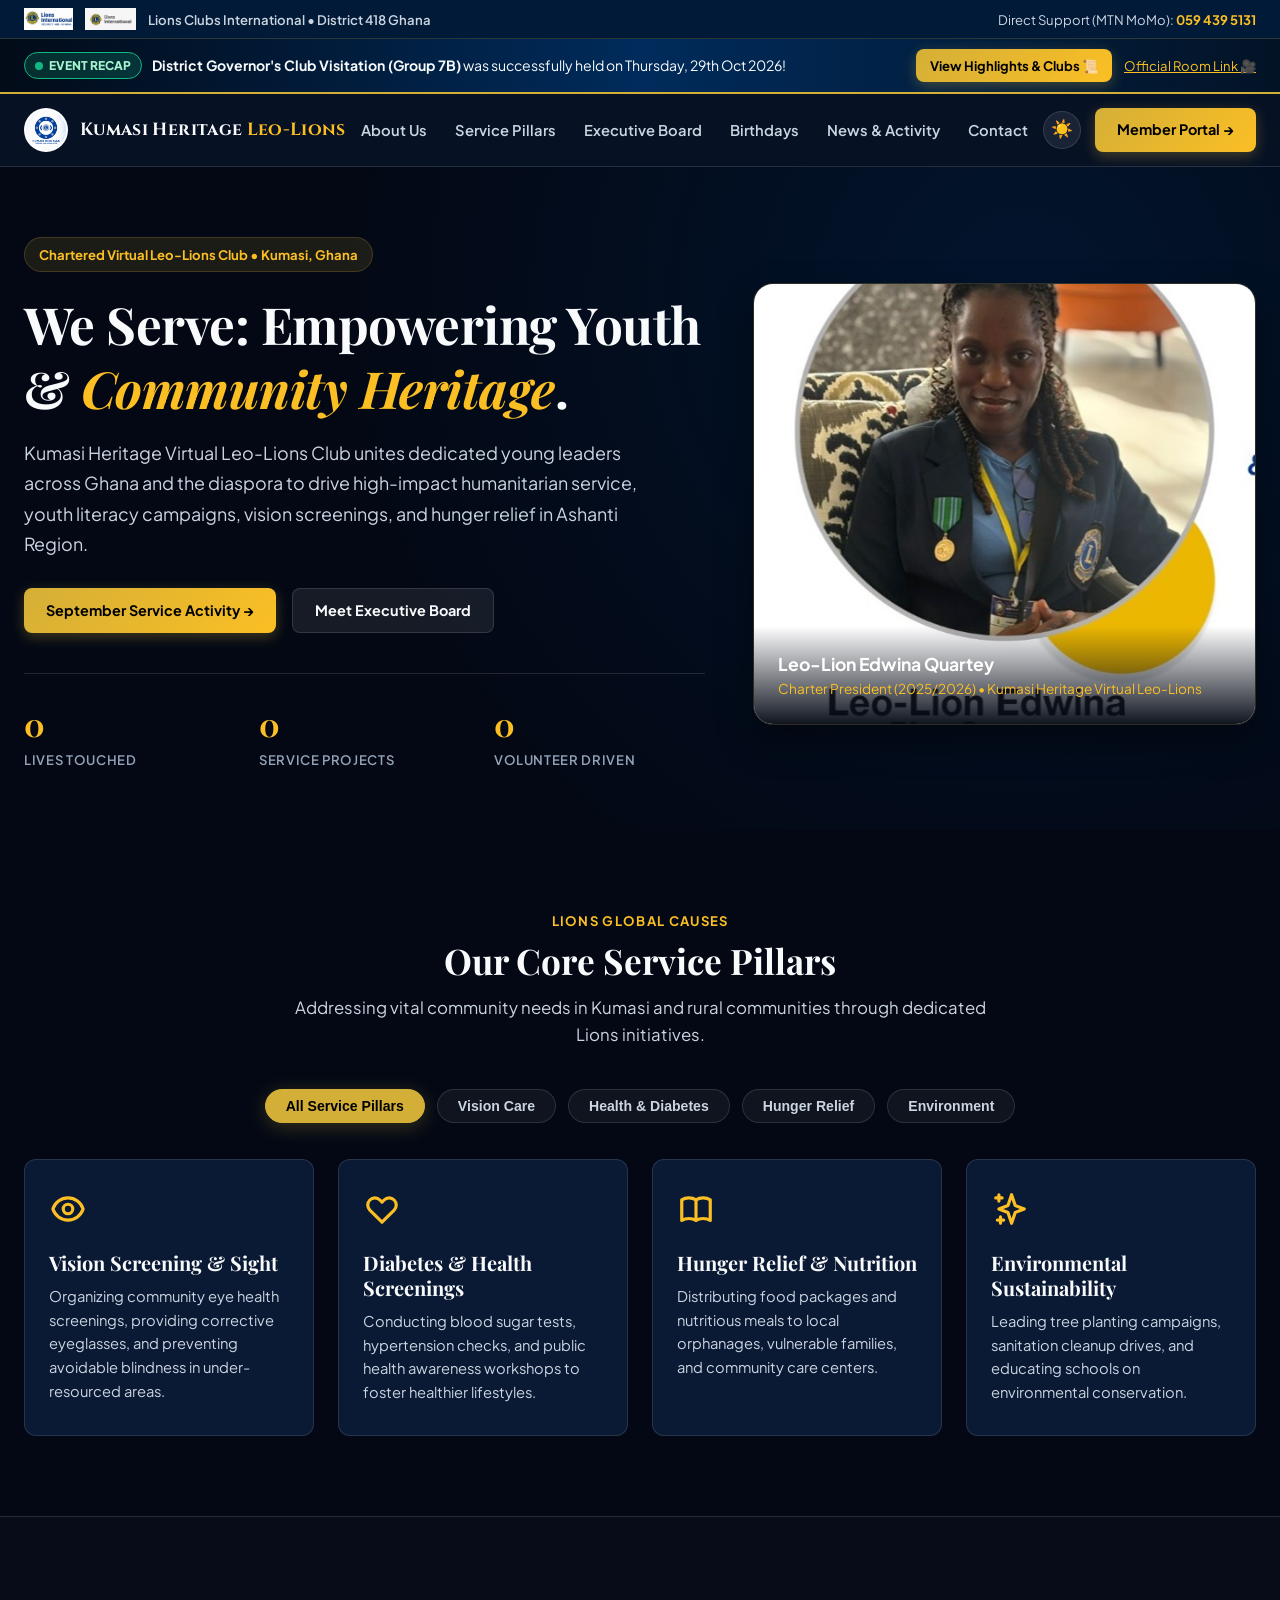
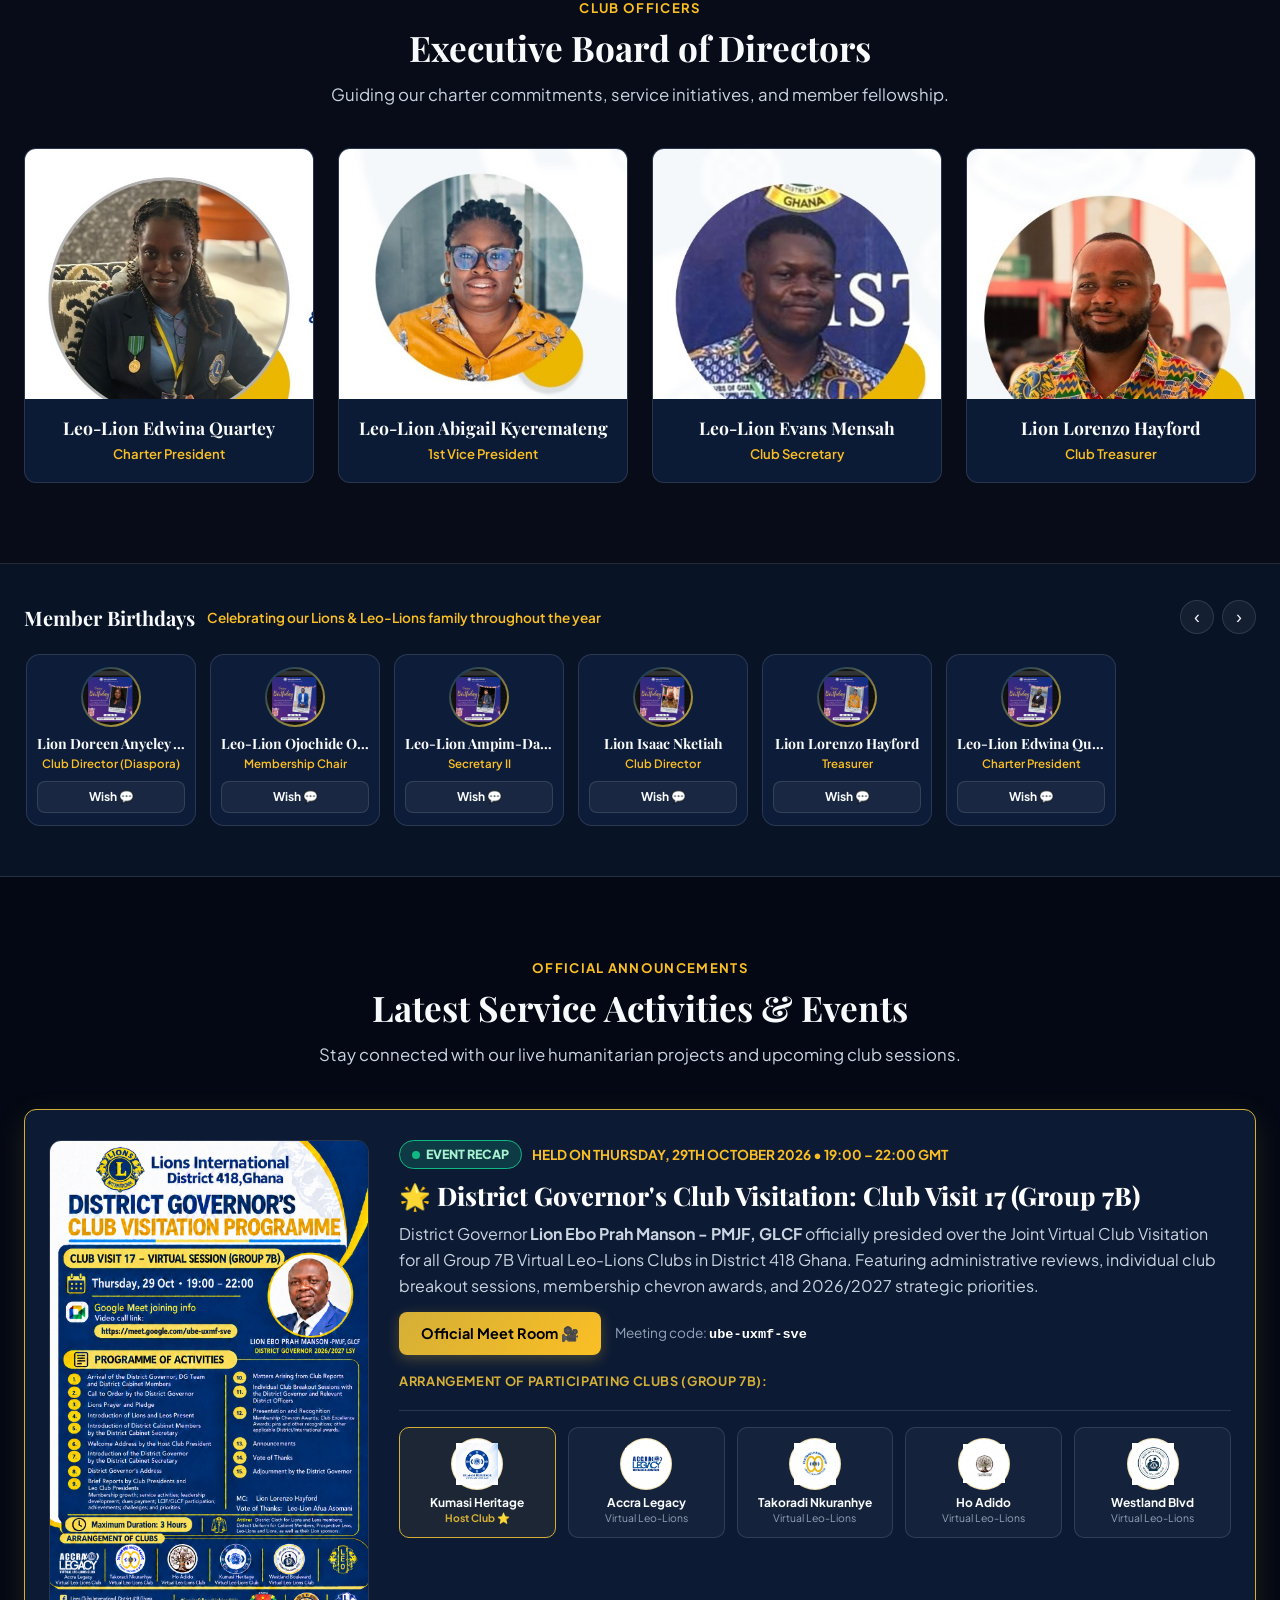
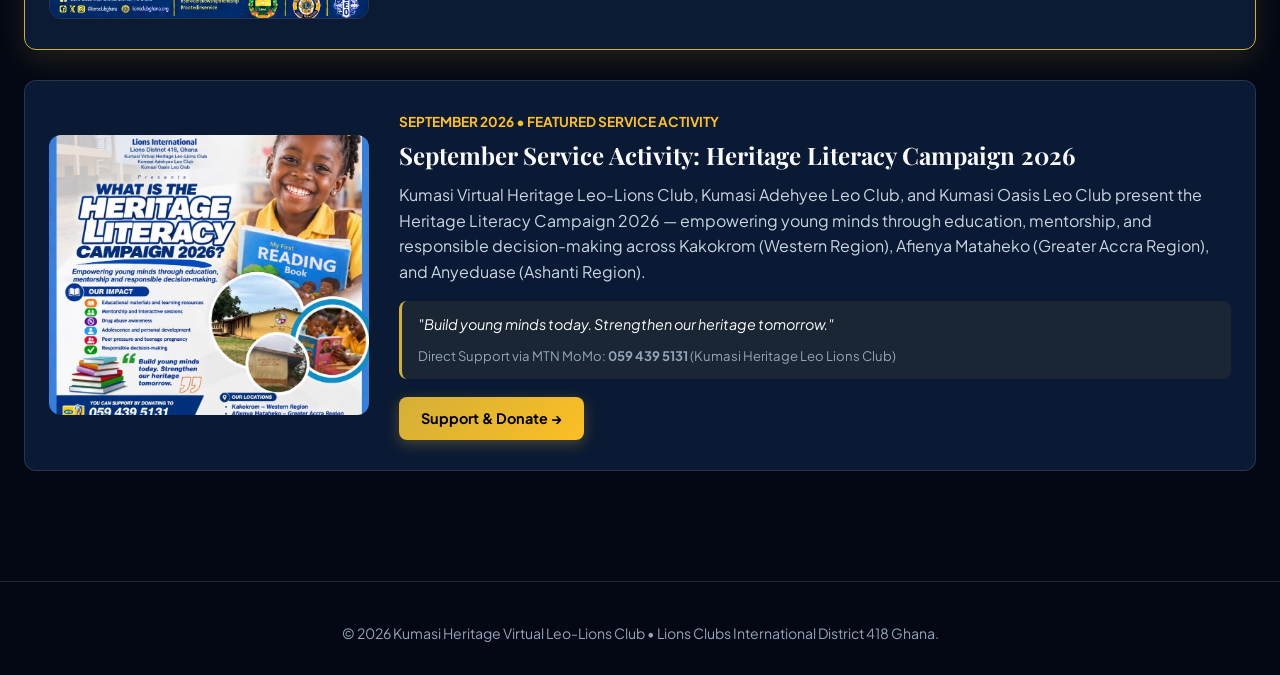
==== commit 210214d7: "feat: Add District Governor Club Visitation Programme (Group 7B) with participating club logos" ====
--- a/v2/index.html
+++ b/v2/index.html
@@ -4,46 +4,14 @@
 <head>
     <meta charset="UTF-8">
     <meta name="viewport" content="width=device-width, initial-scale=1.0">
-    <title>Kumasi Heritage Virtual Leo-Lions Club | Version 2</title>
+    <title>Kumasi Heritage Virtual Leo-Lions Club | Lions District 418 Ghana</title>
 
     <!-- SEO Meta Tags -->
-    <meta name="description" content="Kumasi Heritage Virtual Leo-Lions Club empowers youth in Ghana through community service, leadership development, vision care, and hunger relief.">
-    <meta name="keywords" content="Kumasi Leo Club, Lions Club Ghana, Youth Leadership Kumasi, NGO Ghana, Volunteer Kumasi">
-    <meta name="author" content="Kumasi Heritage Virtual Leo-Lions Club">
-    <meta name="robots" content="index, follow">
-    <link rel="canonical" href="https://kumasiheritageleolions.org/">
-
-    <!-- Open Graph / Social Media -->
-    <meta property="og:type" content="website">
-    <meta property="og:url" content="https://kumasiheritageleolions.org/">
-    <meta property="og:title" content="Kumasi Heritage Virtual Leo-Lions Club | Youth Leadership & Service">
-    <meta property="og:description" content="Empowering youth and serving communities across Kumasi and Ghana through impactful service projects.">
-    <meta property="og:image" content="https://kumasiheritageleolions.org/assets/club_logo.png">
-
-    <!-- Schema.org JSON-LD -->
-    <script type="application/ld+json">
-    {
-      "@context": "https://schema.org",
-      "@type": "NGO",
-      "name": "Kumasi Heritage Virtual Leo-Lions Club",
-      "url": "https://kumasiheritageleolions.org",
-      "logo": "https://kumasiheritageleolions.org/assets/club_logo.png",
-      "description": "Virtual Leo-Lions Club based in Kumasi, Ghana, focused on youth leadership, community health, and hunger relief.",
-      "parentOrganization": {
-        "@type": "Organization",
-        "name": "Lions Clubs International"
-      },
-      "address": {
-        "@type": "PostalAddress",
-        "addressLocality": "Kumasi",
-        "addressCountry": "GH"
-      }
-    }
-    </script>
+    <meta name="description" content="Official website of Kumasi Heritage Virtual Leo-Lions Club — Lions Clubs International District 418 Ghana. Youth leadership, vision screenings, hunger relief, and community literacy campaigns.">
+    <meta name="keywords" content="Kumasi Leo Club, Lions Clubs Ghana, District 418, Heritage Literacy Campaign 2026, NGO Ghana">
 
     <!-- Favicon -->
     <link rel="icon" type="image/png" href="../assets/favicon.png">
-    <link rel="apple-touch-icon" href="../assets/favicon.png">
 
     <!-- Stylesheet -->
     <link rel="stylesheet" href="css/styles.css">
@@ -51,229 +19,225 @@
 
 <body>
 
-    <!-- Ambient Glowing Background Meshes -->
-    <div class="ambient-glow-wrapper">
-        <div class="glow-orb glow-orb-1"></div>
-        <div class="glow-orb glow-orb-2"></div>
+    <!-- Institutional Top Utility Banner -->
+    <div class="v2-utility-bar">
+        <div class="container utility-flex">
+            <div class="utility-affiliation">
+                <img src="../assets/district_logo.png" alt="District 418 Ghana Logo">
+                <img src="../assets/lions_international_logo.png" alt="Lions Clubs International Emblem">
+                <span>Lions Clubs International • District 418 Ghana</span>
+            </div>
+            <div class="utility-contact">
+                <span>Direct Support (MTN MoMo): <strong class="utility-tag">059 439 5131</strong></span>
+            </div>
+        </div>
+    </div>
+
+    <!-- Event Highlights Top Bar -->
+    <div class="v2-live-bar" id="v2-live-bar">
+        <div class="container v2-live-flex">
+            <div style="display: flex; align-items: center; gap: 10px; flex-wrap: wrap;">
+                <span style="background: rgba(16, 185, 129, 0.2); border: 1px solid #10b981; color: #a7f3d0; padding: 3px 10px; border-radius: 9999px; font-size: 0.75rem; font-weight: 800; display: inline-flex; align-items: center; gap: 6px;">
+                    <span class="v2-live-beacon" style="background-color: #10b981; box-shadow: 0 0 0 0 rgba(16, 185, 129, 0.7);"></span> EVENT RECAP
+                </span>
+                <span><strong>District Governor's Club Visitation (Group 7B)</strong> was successfully held on Thursday, 29th Oct 2026!</span>
+            </div>
+            <div style="display: flex; gap: 12px; align-items: center;">
+                <a href="#updates" class="btn-v2 btn-gold" style="padding: 6px 14px; font-size: 0.82rem;">
+                    View Highlights & Clubs 📜
+                </a>
+                <a href="https://meet.google.com/ube-uxmf-sve" target="_blank" rel="noopener noreferrer" style="color: var(--text-gold); font-size: 0.82rem; text-decoration: underline;">Official Room Link 🎥</a>
+            </div>
+        </div>
     </div>
 
     <!-- Navigation Bar V2 -->
     <nav class="v2-navbar">
         <div class="container nav-container">
             <a href="index.html" class="brand-logo-group">
-                <img src="../assets/club_logo.png" alt="Kumasi Heritage Virtual Leo-Lions Club Emblem" class="brand-logo-img">
+                <img src="../assets/club_logo.png" alt="Kumasi Heritage Virtual Leo-Lions Emblem" class="brand-logo-img">
                 <span class="brand-title">Kumasi Heritage <span>Leo-Lions</span></span>
             </a>
 
             <ul class="nav-links">
                 <li><a href="#about" class="nav-link">About Us</a></li>
-                <li><a href="#leadership" class="nav-link">Leadership</a></li>
+                <li><a href="#services" class="nav-link">Service Pillars</a></li>
+                <li><a href="#leadership" class="nav-link">Executive Board</a></li>
                 <li><a href="#birthdays" class="nav-link">Birthdays</a></li>
-                <li><a href="#impact" class="nav-link">Calculator</a></li>
-                <li><a href="#services" class="nav-link">Service Pillars</a></li>
-                <li><a href="#updates" class="nav-link">News & Updates</a></li>
+                <li><a href="#updates" class="nav-link">News & Activity</a></li>
                 <li><a href="#contact" class="nav-link">Contact</a></li>
             </ul>
 
             <div class="nav-actions">
                 <button id="theme-toggle-btn" class="theme-toggle-btn" aria-label="Toggle Dark/Light Mode">☀️</button>
-                <a href="portal.html" class="btn-v2 btn-gold">Member Portal 🔑</a>
+                <a href="portal.html" class="btn-v2 btn-gold">Member Portal →</a>
             </div>
         </div>
     </nav>
 
     <!-- Main Content -->
     <main>
-        <!-- Hero Section V2 -->
-        <section class="hero-v2">
+        <!-- Hero Section V2 (Authentic Humanitarian Split) -->
+        <section id="about" class="hero-v2">
             <div class="container hero-grid">
                 <div class="hero-content-wrap">
                     <div class="hero-badge-tag">
-                        <span>🦁 Lions Club International Sponsored</span>
+                        <span>Chartered Virtual Leo-Lions Club • Kumasi, Ghana</span>
                     </div>
                     <h1 class="hero-title-v2">
-                        Leading With Purpose, <span>Serving Kumasi</span> & Beyond.
+                        We Serve: Empowering Youth & <span>Community Heritage</span>.
                     </h1>
                     <p class="hero-description-v2">
-                        We are a vibrant community of young leaders and volunteers dedicated to impactful humanitarian service, vision care, diabetes awareness, and youth empowerment in Ashanti Region.
+                        Kumasi Heritage Virtual Leo-Lions Club unites dedicated young leaders across Ghana and the diaspora to drive high-impact humanitarian service, youth literacy campaigns, vision screenings, and hunger relief in Ashanti Region.
                     </p>
 
                     <div class="hero-actions-v2">
-                        <a href="#impact" class="btn-v2 btn-gold">Calculate Your Impact ⚡</a>
-                        <a href="#leadership" class="btn-v2 btn-glass">Meet The Board →</a>
-                    </div>
-
-                    <!-- Hero Stats Ticker -->
+                        <a href="#updates" class="btn-v2 btn-gold">September Service Activity →</a>
+                        <a href="#leadership" class="btn-v2 btn-glass">Meet Executive Board</a>
+                    </div>
+
+                    <!-- Hero Impact Numbers -->
                     <div class="hero-stats-ticker">
                         <div class="stat-ticker-card">
-                            <div class="stat-number" data-target="500" data-suffix="+">0+</div>
-                            <div class="stat-label">Lives Impacted</div>
+                            <div class="stat-number">500+</div>
+                            <div class="stat-label">Lives Touched</div>
                         </div>
                         <div class="stat-ticker-card">
-                            <div class="stat-number" data-target="12" data-suffix="+">0+</div>
-                            <div class="stat-label">Community Projects</div>
+                            <div class="stat-number">12+</div>
+                            <div class="stat-label">Service Projects</div>
                         </div>
                         <div class="stat-ticker-card">
-                            <div class="stat-number" data-target="100" data-suffix="%">0%</div>
+                            <div class="stat-number">100%</div>
                             <div class="stat-label">Volunteer Driven</div>
                         </div>
                     </div>
                 </div>
 
-                <!-- Hero 3D Card Visual -->
+                <!-- Hero Photo Visual -->
                 <div class="hero-visual-card">
-                    <div class="hero-image-wrapper">
-                        <img src="../assets/board/president_edwina.jpg" alt="President Edwina - Kumasi Heritage Virtual Leo-Lions Club" class="hero-featured-img">
-                    </div>
-                    <div class="hero-card-badge">
-                        <span class="hcb-icon">🏅</span>
-                        <div>
-                            <div class="hcb-title">Leo Edwina</div>
-                            <div class="hcb-sub">Club President (2025/2026)</div>
-                        </div>
+                    <img src="../assets/board/president_edwina.jpg" alt="Charter President Edwina Quartey">
+                    <div class="hero-card-overlay">
+                        <div class="hcb-title">Leo-Lion Edwina Quartey</div>
+                        <div class="hcb-sub">Charter President (2025/2026) • Kumasi Heritage Virtual Leo-Lions</div>
                     </div>
                 </div>
             </div>
         </section>
 
-        <!-- Leadership Showcase V2 (Board Carousel) -->
+        <!-- Service Pillars Section V2 (Clean Vector Icons) -->
+        <section id="services" class="services-section-v2">
+            <div class="container">
+                <div class="section-header-v2">
+                    <span class="section-tag">Lions Global Causes</span>
+                    <h2 class="section-title-v2">Our Core Service Pillars</h2>
+                    <p class="section-desc-v2">Addressing vital community needs in Kumasi and rural communities through dedicated Lions initiatives.</p>
+                </div>
+
+                <!-- Dynamic Filter Tabs -->
+                <div class="v2-filter-tabs">
+                    <button class="v2-filter-btn active" data-category="all">All Service Pillars</button>
+                    <button class="v2-filter-btn" data-category="vision">Vision Care</button>
+                    <button class="v2-filter-btn" data-category="health">Health & Diabetes</button>
+                    <button class="v2-filter-btn" data-category="hunger">Hunger Relief</button>
+                    <button class="v2-filter-btn" data-category="env">Environment</button>
+                </div>
+
+                <div class="services-grid-v2" id="v2-services-grid">
+                    <div class="service-card-v2" data-category="vision">
+                        <svg class="service-icon-svg" fill="none" stroke="currentColor" viewBox="0 0 24 24" xmlns="http://www.w3.org/2000/svg">
+                            <path stroke-linecap="round" stroke-linejoin="round" stroke-width="2" d="M15 12a3 3 0 11-6 0 3 3 0 016 0z"></path>
+                            <path stroke-linecap="round" stroke-linejoin="round" stroke-width="2" d="M2.458 12C3.732 7.943 7.523 5 12 5c4.478 0 8.268 2.943 9.542 7-1.274 4.057-5.064 7-9.542 7-4.477 0-8.268-2.943-9.542-7z"></path>
+                        </svg>
+                        <h3 class="service-title-v2">Vision Screening & Sight</h3>
+                        <p class="service-desc-v2">Organizing community eye health screenings, providing corrective eyeglasses, and preventing avoidable blindness in under-resourced areas.</p>
+                    </div>
+
+                    <div class="service-card-v2" data-category="health">
+                        <svg class="service-icon-svg" fill="none" stroke="currentColor" viewBox="0 0 24 24" xmlns="http://www.w3.org/2000/svg">
+                            <path stroke-linecap="round" stroke-linejoin="round" stroke-width="2" d="M4.318 6.318a4.5 4.5 0 000 6.364L12 20.364l7.682-7.684a4.5 4.5 0 00-6.364-6.364L12 7.636l-1.318-1.318a4.5 4.5 0 00-6.364 0z"></path>
+                        </svg>
+                        <h3 class="service-title-v2">Diabetes & Health Screenings</h3>
+                        <p class="service-desc-v2">Conducting blood sugar tests, hypertension checks, and public health awareness workshops to foster healthier lifestyles.</p>
+                    </div>
+
+                    <div class="service-card-v2" data-category="hunger">
+                        <svg class="service-icon-svg" fill="none" stroke="currentColor" viewBox="0 0 24 24" xmlns="http://www.w3.org/2000/svg">
+                            <path stroke-linecap="round" stroke-linejoin="round" stroke-width="2" d="M12 6.253v13m0-13C10.832 5.477 9.246 5 7.5 5S4.168 5.477 3 6.253v13C4.168 18.477 5.754 18 7.5 18s3.332.477 4.5 1.253m0-13C13.168 5.477 14.754 5 16.5 5c1.747 0 3.332.477 4.5 1.253v13C19.832 18.477 18.247 18 16.5 18c-1.746 0-3.332.477-4.5 1.253"></path>
+                        </svg>
+                        <h3 class="service-title-v2">Hunger Relief & Nutrition</h3>
+                        <p class="service-desc-v2">Distributing food packages and nutritious meals to local orphanages, vulnerable families, and community care centers.</p>
+                    </div>
+
+                    <div class="service-card-v2" data-category="env">
+                        <svg class="service-icon-svg" fill="none" stroke="currentColor" viewBox="0 0 24 24" xmlns="http://www.w3.org/2000/svg">
+                            <path stroke-linecap="round" stroke-linejoin="round" stroke-width="2" d="M5 3v4M3 5h4M6 17v4m-2-2h4m5-16l2.286 6.857L21 12l-5.714 2.143L13 21l-2.286-6.857L5 12l5.714-2.143L13 3z"></path>
+                        </svg>
+                        <h3 class="service-title-v2">Environmental Sustainability</h3>
+                        <p class="service-desc-v2">Leading tree planting campaigns, sanitation cleanup drives, and educating schools on environmental conservation.</p>
+                    </div>
+                </div>
+            </div>
+        </section>
+
+        <!-- Executive Board Showcase V2 -->
         <section id="leadership" class="board-section-v2">
             <div class="container">
                 <div class="section-header-v2">
-                    <span class="section-tag">Executive Board</span>
-                    <h2 class="section-title-v2">Meet Our Board of Directors</h2>
-                    <p class="section-desc-v2">Dedicated officers guiding our mission, service drives, and community empowerment initiatives.</p>
-                </div>
-
-                <div class="board-carousel-v2-container">
-                    <div id="board-track-v2" class="board-track-v2">
-                        
-                        <!-- President Edwina -->
-                        <div class="board-card-v2">
-                            <div class="board-card-v2-img-wrap">
-                                <img src="../assets/board/president_edwina.jpg" alt="Leo Edwina - Club President" class="board-card-v2-img">
-                                <div class="board-card-v2-overlay"></div>
-                            </div>
-                            <div class="board-card-v2-content">
-                                <span class="board-officer-title">Club President</span>
-                                <h3 class="board-officer-name">Leo Edwina</h3>
-                            </div>
-                        </div>
-
-                        <!-- Vice President Abigail -->
-                        <div class="board-card-v2">
-                            <div class="board-card-v2-img-wrap">
-                                <img src="../assets/board/vp_abigail.jpg" alt="Leo Abigail - Vice President" class="board-card-v2-img">
-                                <div class="board-card-v2-overlay"></div>
-                            </div>
-                            <div class="board-card-v2-content">
-                                <span class="board-officer-title">Vice President</span>
-                                <h3 class="board-officer-name">Leo Abigail</h3>
-                            </div>
-                        </div>
-
-                        <!-- Secretary Evans -->
-                        <div class="board-card-v2">
-                            <div class="board-card-v2-img-wrap">
-                                <img src="../assets/board/secretary_evans.jpg" alt="Leo Evans - Club Secretary" class="board-card-v2-img">
-                                <div class="board-card-v2-overlay"></div>
-                            </div>
-                            <div class="board-card-v2-content">
-                                <span class="board-officer-title">Club Secretary</span>
-                                <h3 class="board-officer-name">Leo Evans</h3>
-                            </div>
-                        </div>
-
-                        <!-- Treasurer Lorenzo -->
-                        <div class="board-card-v2">
-                            <div class="board-card-v2-img-wrap">
-                                <img src="../assets/board/treasurer_lorenzo.jpg" alt="Leo Lorenzo - Club Treasurer" class="board-card-v2-img">
-                                <div class="board-card-v2-overlay"></div>
-                            </div>
-                            <div class="board-card-v2-content">
-                                <span class="board-officer-title">Club Treasurer</span>
-                                <h3 class="board-officer-name">Leo Lorenzo</h3>
-                            </div>
-                        </div>
-
-                        <!-- Marketing Yaw -->
-                        <div class="board-card-v2">
-                            <div class="board-card-v2-img-wrap">
-                                <img src="../assets/board/marketing_yaw.jpg" alt="Leo Yaw - Marketing Director" class="board-card-v2-img">
-                                <div class="board-card-v2-overlay"></div>
-                            </div>
-                            <div class="board-card-v2-content">
-                                <span class="board-officer-title">Marketing Director</span>
-                                <h3 class="board-officer-name">Leo Yaw</h3>
-                            </div>
-                        </div>
-
-                        <!-- Membership Ojochide -->
-                        <div class="board-card-v2">
-                            <div class="board-card-v2-img-wrap">
-                                <img src="../assets/board/membership_ojochide.jpg" alt="Leo Ojochide - Membership Director" class="board-card-v2-img">
-                                <div class="board-card-v2-overlay"></div>
-                            </div>
-                            <div class="board-card-v2-content">
-                                <span class="board-officer-title">Membership Director</span>
-                                <h3 class="board-officer-name">Leo Ojochide</h3>
-                            </div>
-                        </div>
-
-                        <!-- Director Doreen -->
-                        <div class="board-card-v2">
-                            <div class="board-card-v2-img-wrap">
-                                <img src="../assets/board/director_doreen.jpg" alt="Leo Doreen - Service Director" class="board-card-v2-img">
-                                <div class="board-card-v2-overlay"></div>
-                            </div>
-                            <div class="board-card-v2-content">
-                                <span class="board-officer-title">Service Director</span>
-                                <h3 class="board-officer-name">Leo Doreen</h3>
-                            </div>
-                        </div>
-
-                        <!-- Director Isaac -->
-                        <div class="board-card-v2">
-                            <div class="board-card-v2-img-wrap">
-                                <img src="../assets/board/director_isaac.jpg" alt="Leo Isaac - Board Director" class="board-card-v2-img">
-                                <div class="board-card-v2-overlay"></div>
-                            </div>
-                            <div class="board-card-v2-content">
-                                <span class="board-officer-title">Board Director</span>
-                                <h3 class="board-officer-name">Leo Isaac</h3>
-                            </div>
-                        </div>
-
-                        <!-- Tamer Alfred -->
-                        <div class="board-card-v2">
-                            <div class="board-card-v2-img-wrap">
-                                <img src="../assets/board/tamer_alfred.jpg" alt="Leo Alfred - Tail Tamer" class="board-card-v2-img">
-                                <div class="board-card-v2-overlay"></div>
-                            </div>
-                            <div class="board-card-v2-content">
-                                <span class="board-officer-title">Tail Tamer</span>
-                                <h3 class="board-officer-name">Leo Alfred</h3>
-                            </div>
-                        </div>
-
-                    </div>
-                </div>
-
-                <!-- Controls -->
-                <div class="carousel-nav-v2">
-                    <button id="carousel-prev-v2" class="carousel-btn-v2" aria-label="Previous Officer">‹</button>
-                    <div id="carousel-dots-v2" class="carousel-dots-v2"></div>
-                    <button id="carousel-next-v2" class="carousel-btn-v2" aria-label="Next Officer">›</button>
+                    <span class="section-tag">Club Officers</span>
+                    <h2 class="section-title-v2">Executive Board of Directors</h2>
+                    <p class="section-desc-v2">Guiding our charter commitments, service initiatives, and member fellowship.</p>
+                </div>
+
+                <div class="board-grid-v2">
+                    <div class="board-card-v2">
+                        <div class="board-img-wrap-v2">
+                            <img src="../assets/board/president_edwina.jpg" alt="Leo-Lion Edwina Quartey">
+                        </div>
+                        <div class="board-info-v2">
+                            <h4 class="board-name-v2">Leo-Lion Edwina Quartey</h4>
+                            <p class="board-role-v2">Charter President</p>
+                        </div>
+                    </div>
+
+                    <div class="board-card-v2">
+                        <div class="board-img-wrap-v2">
+                            <img src="../assets/board/vp_abigail.jpg" alt="Leo-Lion Abigail Kyeremateng">
+                        </div>
+                        <div class="board-info-v2">
+                            <h4 class="board-name-v2">Leo-Lion Abigail Kyeremateng</h4>
+                            <p class="board-role-v2">1st Vice President</p>
+                        </div>
+                    </div>
+
+                    <div class="board-card-v2">
+                        <div class="board-img-wrap-v2">
+                            <img src="../assets/board/secretary_evans.jpg" alt="Leo-Lion Evans Mensah">
+                        </div>
+                        <div class="board-info-v2">
+                            <h4 class="board-name-v2">Leo-Lion Evans Mensah</h4>
+                            <p class="board-role-v2">Club Secretary</p>
+                        </div>
+                    </div>
+
+                    <div class="board-card-v2">
+                        <div class="board-img-wrap-v2">
+                            <img src="../assets/board/treasurer_lorenzo.jpg" alt="Lion Lorenzo Hayford">
+                        </div>
+                        <div class="board-info-v2">
+                            <h4 class="board-name-v2">Lion Lorenzo Hayford</h4>
+                            <p class="board-role-v2">Club Treasurer</p>
+                        </div>
+                    </div>
                 </div>
             </div>
         </section>
 
-                <!-- Member Birthdays Showcase V2 (Compact Horizontal Strip) -->
+        <!-- Compact Member Birthday Strip -->
         <section id="birthdays" class="bday-section-compact">
             <div class="container">
                 <div class="bday-header-compact">
                     <div class="bday-header-title">
-                        <h3>🎉 Member Birthdays</h3>
+                        <h3>Member Birthdays</h3>
                         <span>Celebrating our Lions & Leo-Lions family throughout the year</span>
                     </div>
                     <div class="bday-nav-btns">
@@ -289,187 +253,62 @@
                         </div>
                         <h4 class="bday-mini-name">Lion Doreen Anyeley Afful</h4>
                         <p class="bday-mini-role">Club Director (Diaspora)</p>
-                        <a href="https://wa.me/?text=Happy%20Birthday%20Lion%20Doreen%20Anyeley%20Afful!" target="_blank" rel="noopener noreferrer" class="bday-mini-btn btn-v2 btn-gold">
-                            Wish 💬
-                        </a>
-                    </div>
+                        <a href="https://wa.me/?text=Happy%20Birthday%20Lion%20Doreen%20Anyeley%20Afful!" target="_blank" rel="noopener noreferrer" class="bday-mini-btn">
+                            Wish 💬
+                        </a>
+                    </div>
+
                     <div class="birthday-mini-card">
                         <div class="bday-avatar-mini">
                             <img src="../assets/birthdays/ojochide_okolie.png" alt="Leo-Lion Ojochide Okolie">
                         </div>
                         <h4 class="bday-mini-name">Leo-Lion Ojochide Okolie</h4>
                         <p class="bday-mini-role">Membership Chair</p>
-                        <a href="https://wa.me/?text=Happy%20Birthday%20Leo-Lion%20Ojochide%20Okolie!" target="_blank" rel="noopener noreferrer" class="bday-mini-btn btn-v2 btn-gold">
-                            Wish 💬
-                        </a>
-                    </div>
+                        <a href="https://wa.me/?text=Happy%20Birthday%20Leo-Lion%20Ojochide%20Okolie!" target="_blank" rel="noopener noreferrer" class="bday-mini-btn">
+                            Wish 💬
+                        </a>
+                    </div>
+
                     <div class="birthday-mini-card">
                         <div class="bday-avatar-mini">
                             <img src="../assets/birthdays/ampim_darko.png" alt="Leo-Lion Ampim-Darko">
                         </div>
                         <h4 class="bday-mini-name">Leo-Lion Ampim-Darko</h4>
                         <p class="bday-mini-role">Secretary II</p>
-                        <a href="https://wa.me/?text=Happy%20Birthday%20Leo-Lion%20Ampim-Darko!" target="_blank" rel="noopener noreferrer" class="bday-mini-btn btn-v2 btn-gold">
-                            Wish 💬
-                        </a>
-                    </div>
+                        <a href="https://wa.me/?text=Happy%20Birthday%20Leo-Lion%20Ampim-Darko!" target="_blank" rel="noopener noreferrer" class="bday-mini-btn">
+                            Wish 💬
+                        </a>
+                    </div>
+
                     <div class="birthday-mini-card">
                         <div class="bday-avatar-mini">
                             <img src="../assets/birthdays/isaac_nketiah.png" alt="Lion Isaac Nketiah">
                         </div>
                         <h4 class="bday-mini-name">Lion Isaac Nketiah</h4>
                         <p class="bday-mini-role">Club Director</p>
-                        <a href="https://wa.me/?text=Happy%20Birthday%20Lion%20Isaac%20Nketiah!" target="_blank" rel="noopener noreferrer" class="bday-mini-btn btn-v2 btn-gold">
-                            Wish 💬
-                        </a>
-                    </div>
+                        <a href="https://wa.me/?text=Happy%20Birthday%20Lion%20Isaac%20Nketiah!" target="_blank" rel="noopener noreferrer" class="bday-mini-btn">
+                            Wish 💬
+                        </a>
+                    </div>
+
                     <div class="birthday-mini-card">
                         <div class="bday-avatar-mini">
                             <img src="../assets/birthdays/lorenzo_hayford.png" alt="Lion Lorenzo Hayford">
                         </div>
                         <h4 class="bday-mini-name">Lion Lorenzo Hayford</h4>
                         <p class="bday-mini-role">Treasurer</p>
-                        <a href="https://wa.me/?text=Happy%20Birthday%20Lion%20Lorenzo%20Hayford!" target="_blank" rel="noopener noreferrer" class="bday-mini-btn btn-v2 btn-gold">
-                            Wish 💬
-                        </a>
-                    </div>
-                    <div class="birthday-mini-card">
-                        <div class="bday-avatar-mini">
-                            <img src="../assets/birthdays/annabel_acquah.png" alt="Leo-Lion Annabel Acquah">
-                        </div>
-                        <h4 class="bday-mini-name">Leo-Lion Annabel Acquah</h4>
-                        <p class="bday-mini-role">Club Member</p>
-                        <a href="https://wa.me/?text=Happy%20Birthday%20Leo-Lion%20Annabel%20Acquah!" target="_blank" rel="noopener noreferrer" class="bday-mini-btn btn-v2 btn-gold">
-                            Wish 💬
-                        </a>
-                    </div>
-                    <div class="birthday-mini-card">
-                        <div class="bday-avatar-mini">
-                            <img src="../assets/birthdays/alfred_okine.png" alt="Lion Alfred Okine">
-                        </div>
-                        <h4 class="bday-mini-name">Lion Alfred Okine</h4>
-                        <p class="bday-mini-role">Tamer / Member</p>
-                        <a href="https://wa.me/?text=Happy%20Birthday%20Lion%20Alfred%20Okine!" target="_blank" rel="noopener noreferrer" class="bday-mini-btn btn-v2 btn-gold">
-                            Wish 💬
-                        </a>
-                    </div>
+                        <a href="https://wa.me/?text=Happy%20Birthday%20Lion%20Lorenzo%20Hayford!" target="_blank" rel="noopener noreferrer" class="bday-mini-btn">
+                            Wish 💬
+                        </a>
+                    </div>
+
                     <div class="birthday-mini-card">
                         <div class="bday-avatar-mini">
                             <img src="../assets/birthdays/edwina_quartey.png" alt="Leo-Lion Edwina Quartey">
                         </div>
                         <h4 class="bday-mini-name">Leo-Lion Edwina Quartey</h4>
                         <p class="bday-mini-role">Charter President</p>
-                        <a href="https://wa.me/?text=Happy%20Birthday%20Leo-Lion%20Edwina%20Quartey!" target="_blank" rel="noopener noreferrer" class="bday-mini-btn btn-v2 btn-gold">
-                            Wish 💬
-                        </a>
-                    </div>
-                    <div class="birthday-mini-card">
-                        <div class="bday-avatar-mini">
-                            <img src="../assets/birthdays/anthony_odamtten.png" alt="Lion Anthony Odamtten">
-                        </div>
-                        <h4 class="bday-mini-name">Lion Anthony Odamtten</h4>
-                        <p class="bday-mini-role">Club Member</p>
-                        <a href="https://wa.me/?text=Happy%20Birthday%20Lion%20Anthony%20Odamtten!" target="_blank" rel="noopener noreferrer" class="bday-mini-btn btn-v2 btn-gold">
-                            Wish 💬
-                        </a>
-                    </div>
-                    <div class="birthday-mini-card">
-                        <div class="bday-avatar-mini">
-                            <img src="../assets/birthdays/james_afful.png" alt="Leo-Lion James Afful">
-                        </div>
-                        <h4 class="bday-mini-name">Leo-Lion James Afful</h4>
-                        <p class="bday-mini-role">Club Member</p>
-                        <a href="https://wa.me/?text=Happy%20Birthday%20Leo-Lion%20James%20Afful!" target="_blank" rel="noopener noreferrer" class="bday-mini-btn btn-v2 btn-gold">
-                            Wish 💬
-                        </a>
-                    </div>
-                    <div class="birthday-mini-card">
-                        <div class="bday-avatar-mini">
-                            <img src="../assets/birthdays/doreen_danso.png" alt="Lion Doreen Danso">
-                        </div>
-                        <h4 class="bday-mini-name">Lion Doreen Danso</h4>
-                        <p class="bday-mini-role">Club Member</p>
-                        <a href="https://wa.me/?text=Happy%20Birthday%20Lion%20Doreen%20Danso!" target="_blank" rel="noopener noreferrer" class="bday-mini-btn btn-v2 btn-gold">
-                            Wish 💬
-                        </a>
-                    </div>
-                    <div class="birthday-mini-card">
-                        <div class="bday-avatar-mini">
-                            <img src="../assets/birthdays/moses_awuni.png" alt="Leo-Lion Moses Awuni">
-                        </div>
-                        <h4 class="bday-mini-name">Leo-Lion Moses Awuni</h4>
-                        <p class="bday-mini-role">Club Member</p>
-                        <a href="https://wa.me/?text=Happy%20Birthday%20Leo-Lion%20Moses%20Awuni!" target="_blank" rel="noopener noreferrer" class="bday-mini-btn btn-v2 btn-gold">
-                            Wish 💬
-                        </a>
-                    </div>
-                    <div class="birthday-mini-card">
-                        <div class="bday-avatar-mini">
-                            <img src="../assets/birthdays/abraham.png" alt="Leo-Lion Abraham">
-                        </div>
-                        <h4 class="bday-mini-name">Leo-Lion Abraham</h4>
-                        <p class="bday-mini-role">Club Member</p>
-                        <a href="https://wa.me/?text=Happy%20Birthday%20Leo-Lion%20Abraham!" target="_blank" rel="noopener noreferrer" class="bday-mini-btn btn-v2 btn-gold">
-                            Wish 💬
-                        </a>
-                    </div>
-                    <div class="birthday-mini-card">
-                        <div class="bday-avatar-mini">
-                            <img src="../assets/birthdays/richmond_sackey.png" alt="Lion Richmond Sackey">
-                        </div>
-                        <h4 class="bday-mini-name">Lion Richmond Sackey</h4>
-                        <p class="bday-mini-role">Club Member</p>
-                        <a href="https://wa.me/?text=Happy%20Birthday%20Lion%20Richmond%20Sackey!" target="_blank" rel="noopener noreferrer" class="bday-mini-btn btn-v2 btn-gold">
-                            Wish 💬
-                        </a>
-                    </div>
-                    <div class="birthday-mini-card">
-                        <div class="bday-avatar-mini">
-                            <img src="../assets/birthdays/elizabeth_sherry.png" alt="Leo-Lion Elizabeth Sherry">
-                        </div>
-                        <h4 class="bday-mini-name">Leo-Lion Elizabeth Sherry</h4>
-                        <p class="bday-mini-role">Club Member</p>
-                        <a href="https://wa.me/?text=Happy%20Birthday%20Leo-Lion%20Elizabeth%20Sherry!" target="_blank" rel="noopener noreferrer" class="bday-mini-btn btn-v2 btn-gold">
-                            Wish 💬
-                        </a>
-                    </div>
-                    <div class="birthday-mini-card">
-                        <div class="bday-avatar-mini">
-                            <img src="../assets/birthdays/ernestina_diasie.png" alt="Lion Ernestina Diasie">
-                        </div>
-                        <h4 class="bday-mini-name">Lion Ernestina Diasie</h4>
-                        <p class="bday-mini-role">Club Member</p>
-                        <a href="https://wa.me/?text=Happy%20Birthday%20Lion%20Ernestina%20Diasie!" target="_blank" rel="noopener noreferrer" class="bday-mini-btn btn-v2 btn-gold">
-                            Wish 💬
-                        </a>
-                    </div>
-                    <div class="birthday-mini-card">
-                        <div class="bday-avatar-mini">
-                            <img src="../assets/birthdays/dziedzorm.png" alt="Lion Dziedzorm">
-                        </div>
-                        <h4 class="bday-mini-name">Lion Dziedzorm</h4>
-                        <p class="bday-mini-role">Club Member</p>
-                        <a href="https://wa.me/?text=Happy%20Birthday%20Lion%20Dziedzorm!" target="_blank" rel="noopener noreferrer" class="bday-mini-btn btn-v2 btn-gold">
-                            Wish 💬
-                        </a>
-                    </div>
-                    <div class="birthday-mini-card">
-                        <div class="bday-avatar-mini">
-                            <img src="../assets/birthdays/steve_laryea.png" alt="Leo-Lion Steve Laryea">
-                        </div>
-                        <h4 class="bday-mini-name">Leo-Lion Steve Laryea</h4>
-                        <p class="bday-mini-role">Club Member</p>
-                        <a href="https://wa.me/?text=Happy%20Birthday%20Leo-Lion%20Steve%20Laryea!" target="_blank" rel="noopener noreferrer" class="bday-mini-btn btn-v2 btn-gold">
-                            Wish 💬
-                        </a>
-                    </div>
-                    <div class="birthday-mini-card">
-                        <div class="bday-avatar-mini">
-                            <img src="../assets/birthdays/evans_mensah.png" alt="Leo-Lion Evans Mensah">
-                        </div>
-                        <h4 class="bday-mini-name">Leo-Lion Evans Mensah</h4>
-                        <p class="bday-mini-role">Secretary</p>
-                        <a href="https://wa.me/?text=Happy%20Birthday%20Leo-Lion%20Evans%20Mensah!" target="_blank" rel="noopener noreferrer" class="bday-mini-btn btn-v2 btn-gold">
+                        <a href="https://wa.me/?text=Happy%20Birthday%20President%20Edwina%20Quartey!" target="_blank" rel="noopener noreferrer" class="bday-mini-btn">
                             Wish 💬
                         </a>
                     </div>
@@ -477,123 +316,111 @@
             </div>
         </section>
 
-        <!-- Interactive Donation Impact Calculator -->
-        <section id="impact" class="impact-calculator-section">
+        <!-- Latest News & Service Updates Section -->
+        <section id="updates" class="services-section-v2">
             <div class="container">
                 <div class="section-header-v2">
-                    <span class="section-tag">Direct Support</span>
-                    <h2 class="section-title-v2">Interactive Donation Impact Calculator</h2>
-                    <p class="section-desc-v2">Select an amount to see exactly how your donation changes lives across Kumasi communities.</p>
-                </div>
-
-                <div class="calc-card-v2">
-                    <div class="calc-amounts-grid">
-                        <button class="calc-amount-btn active" data-amount="50">GH₵ 50</button>
-                        <button class="calc-amount-btn" data-amount="100">GH₵ 100</button>
-                        <button class="calc-amount-btn" data-amount="250">GH₵ 250</button>
-                        <button class="calc-amount-btn" data-amount="500">GH₵ 500</button>
-                    </div>
-
-                    <div class="calc-result-box">
-                        <div id="calc-icon" class="calc-icon">🎒</div>
-                        <div class="calc-text-wrap">
-                            <h3 id="calc-title">School Supply Kits for 5 Students</h3>
-                            <p id="calc-desc">Provides notebooks, pens, and geometry sets to under-resourced youth in Kumasi primary schools.</p>
-                        </div>
-                    </div>
-                </div>
-            </div>
-        </section>
-
-        <!-- Service Pillars V2 -->
-        <section id="services" class="services-section-v2">
-            <div class="container">
-                <div class="section-header-v2">
-                    <span class="section-tag">Global Causes</span>
-                    <h2 class="section-title-v2">Our Service Pillars</h2>
-                    <p class="section-desc-v2">Aligning with Lions Clubs International global causes to serve local needs.</p>
-                </div>
-
-                <div class="services-grid-v2">
-                    <div class="service-card-v2">
-                        <div class="service-icon-v2">👓</div>
-                        <h3 class="service-title-v2">Vision Care</h3>
-                        <p class="service-desc-v2">Organizing free eye screenings, distributing corrective lenses, and preventing avoidable blindness.</p>
-                    </div>
-
-                    <div class="service-card-v2">
-                        <div class="service-icon-v2">🩺</div>
-                        <h3 class="service-title-v2">Diabetes Awareness</h3>
-                        <p class="service-desc-v2">Conducting blood sugar tests, health education workshops, and encouraging active lifestyles.</p>
-                    </div>
-
-                    <div class="service-card-v2">
-                        <div class="service-icon-v2">🍲</div>
-                        <h3 class="service-title-v2">Hunger Relief</h3>
-                        <p class="service-desc-v2">Distributing food packages and hot meals to orphanages, shelters, and vulnerable families.</p>
-                    </div>
-
-                    <div class="service-card-v2">
-                        <div class="service-icon-v2">🌳</div>
-                        <h3 class="service-title-v2">Environment</h3>
-                        <p class="service-desc-v2">Tree planting campaigns, plastic cleanup drives, and promoting environmental conservation.</p>
-                    </div>
-                </div>
-            </div>
-        </section>
-
-        <!-- News & Updates Section V2 -->
-        <section id="updates" class="services-section-v2" style="padding-top: 0;">
-            <div class="container">
-                <div class="section-header-v2">
-                    <span class="section-tag">Announcements</span>
-                    <h2 class="section-title-v2">Latest News & Event Updates</h2>
-                    <p class="section-desc-v2">Stay informed on live upcoming events and announcements.</p>
+                    <span class="section-tag">Official Announcements</span>
+                    <h2 class="section-title-v2">Latest Service Activities & Events</h2>
+                    <p class="section-desc-v2">Stay connected with our live humanitarian projects and upcoming club sessions.</p>
                 </div>
 
                 <div id="updates-feed-container">
-                    <div class="calc-card-v2 update-feature-card-v2" style="margin-bottom: 24px;">
-                        <img src="../assets/events/heritage_literacy_campaign_2026.jpg" alt="Heritage Literacy Campaign 2026 Flyer" style="width: 100%; height: 320px; object-fit: cover; border-radius: var(--radius-md); border: 1px solid var(--border-glass);">
-                        <div>
-                            <span style="color: var(--gold-400); font-weight: 700; font-size: 0.85rem; text-transform: uppercase; letter-spacing: 0.08em; display: block; margin-bottom: 8px;">
-                                📅 September 2026 • September Service Activity
-                            </span>
-                            <h3 style="font-size: 1.6rem; color: #fff; margin-bottom: 12px; font-weight: 800;">
-                                📚 September Service Activity: Heritage Literacy Campaign 2026
-                            </h3>
-                            <p style="color: var(--text-secondary); margin-bottom: 14px; line-height: 1.6;">
-                                Kumasi Virtual Heritage Leo-Lions Club, Kumasi Adehyee Leo Club, and Kumasi Oasis Leo Club present the Heritage Literacy Campaign 2026 — empowering young minds through education, mentorship, and responsible decision-making across Kakokrom (Western Region), Afienya Mataheko (Greater Accra Region), and Anyeduase (Ashanti Region).
-                            </p>
-                            <div style="background: rgba(255,255,255,0.05); padding: 12px 16px; border-radius: 8px; border-left: 3px solid var(--gold-400); margin-bottom: 16px;">
-                                <p style="font-style: italic; color: #fff; margin: 0 0 6px 0; font-size: 0.9rem;">"Build young minds today. Strengthen our heritage tomorrow."</p>
-                                <span style="font-size: 0.82rem; color: var(--text-muted);">Support via MTN MoMo: <strong>059 439 5131</strong> (Kumasi Heritage Leo Lions Club)</span>
+                    <!-- Live Event: District Governor Visitation Programme (Group 7B) -->
+                    <div class="service-card-v2" style="margin-bottom: 30px; border: 1.5px solid var(--lions-gold); box-shadow: 0 10px 30px rgba(212, 175, 55, 0.15);">
+                        <div style="display: grid; grid-template-columns: 320px 1fr; gap: 30px; align-items: start;">
+                            <img src="../assets/events/district_governor_visitation_2026.png" alt="District Governor's Club Visitation Programme Group 7B Official Flyer" style="width: 100%; height: auto; object-fit: contain; border-radius: var(--radius-md); border: 1px solid var(--border-glass);">
+                            <div>
+                                <div style="display: flex; gap: 10px; align-items: center; margin-bottom: 10px; flex-wrap: wrap;">
+                                    <span style="background: rgba(16, 185, 129, 0.2); border: 1px solid #10b981; color: #a7f3d0; padding: 4px 12px; border-radius: 9999px; font-size: 0.78rem; font-weight: 800; display: inline-flex; align-items: center; gap: 6px;">
+                                        <span class="v2-live-beacon" style="background-color: #10b981; box-shadow: 0 0 0 0 rgba(16, 185, 129, 0.7);"></span> EVENT RECAP
+                                    </span>
+                                    <span style="color: var(--text-gold); font-weight: 700; font-size: 0.85rem; text-transform: uppercase;">
+                                        Held on Thursday, 29th October 2026 • 19:00 – 22:00 GMT
+                                    </span>
+                                </div>
+                                <h3 style="font-size: 1.6rem; margin-bottom: 10px; color: #ffffff; font-weight: 800;">
+                                    🌟 District Governor's Club Visitation: Club Visit 17 (Group 7B)
+                                </h3>
+                                <p style="color: var(--text-secondary); margin-bottom: 14px; line-height: 1.6;">
+                                    District Governor <strong>Lion Ebo Prah Manson - PMJF, GLCF</strong> officially presided over the Joint Virtual Club Visitation for all Group 7B Virtual Leo-Lions Clubs in District 418 Ghana. Featuring administrative reviews, individual club breakout sessions, membership chevron awards, and 2026/2027 strategic priorities.
+                                </p>
+
+                                <div style="display: flex; gap: 14px; align-items: center; flex-wrap: wrap; margin-bottom: 16px;">
+                                    <a href="https://meet.google.com/ube-uxmf-sve" target="_blank" rel="noopener noreferrer" class="btn-v2 btn-gold">
+                                        Official Meet Room 🎥
+                                    </a>
+                                    <span style="font-size: 0.85rem; color: var(--text-muted);">
+                                        Meeting code: <strong style="color: #ffffff; font-family: monospace;">ube-uxmf-sve</strong>
+                                    </span>
+                                </div>
+
+                                <!-- Participating Clubs Strip (Group 7B) -->
+                                <div>
+                                    <span style="font-size: 0.8rem; font-weight: 700; color: var(--lions-gold); text-transform: uppercase; letter-spacing: 0.05em; display: block; margin-bottom: 8px;">
+                                        Arrangement of Participating Clubs (Group 7B):
+                                    </span>
+                                    <div class="v2-clubs-strip">
+                                        <div class="v2-club-badge host">
+                                            <div class="v2-club-badge-logo">
+                                                <img src="../assets/clubs/kumasi_heritage.png" alt="Kumasi Heritage Virtual Leo-Lions Club Logo">
+                                            </div>
+                                            <span class="v2-club-badge-name">Kumasi Heritage</span>
+                                            <span style="font-size: 0.65rem; color: var(--lions-gold); font-weight: 700;">Host Club ⭐</span>
+                                        </div>
+                                        <div class="v2-club-badge">
+                                            <div class="v2-club-badge-logo">
+                                                <img src="../assets/clubs/accra_legacy_virtual.jpg" alt="Accra Legacy Virtual Leo-Lions Club Logo">
+                                            </div>
+                                            <span class="v2-club-badge-name">Accra Legacy</span>
+                                            <span style="font-size: 0.65rem; color: var(--text-muted);">Virtual Leo-Lions</span>
+                                        </div>
+                                        <div class="v2-club-badge">
+                                            <div class="v2-club-badge-logo">
+                                                <img src="../assets/clubs/takoradi_nkuranhye.jpg" alt="Takoradi Nkuranhye Virtual Leo-Lions Club Logo">
+                                            </div>
+                                            <span class="v2-club-badge-name">Takoradi Nkuranhye</span>
+                                            <span style="font-size: 0.65rem; color: var(--text-muted);">Virtual Leo-Lions</span>
+                                        </div>
+                                        <div class="v2-club-badge">
+                                            <div class="v2-club-badge-logo">
+                                                <img src="../assets/clubs/ho_adido.jpg" alt="Ho Adido Virtual Leo-Lions Club Logo">
+                                            </div>
+                                            <span class="v2-club-badge-name">Ho Adido</span>
+                                            <span style="font-size: 0.65rem; color: var(--text-muted);">Virtual Leo-Lions</span>
+                                        </div>
+                                        <div class="v2-club-badge">
+                                            <div class="v2-club-badge-logo">
+                                                <img src="../assets/clubs/westland_boulevard.jpg" alt="Westland Boulevard Virtual Leo-Lions Club Logo">
+                                            </div>
+                                            <span class="v2-club-badge-name">Westland Blvd</span>
+                                            <span style="font-size: 0.65rem; color: var(--text-muted);">Virtual Leo-Lions</span>
+                                        </div>
+                                    </div>
+                                </div>
                             </div>
-                            <div style="display: flex; gap: 16px; align-items: center; flex-wrap: wrap;">
-                                <a href="#contact" class="btn-v2 btn-gold">
-                                    Support & Donate 💛
-                                </a>
-                                <span style="font-size: 0.85rem; color: var(--text-muted);">Locations: Kakokrom, Afienya Mataheko, Anyeduase</span>
-                            </div>
-                        </div>
-                    </div>
-
-                    <div class="calc-card-v2 update-feature-card-v2">
-                        <img src="../assets/events/social_media_event_aug23.jpg" alt="Event Flyer" style="width: 100%; height: 280px; object-fit: cover; border-radius: var(--radius-md); border: 1px solid var(--border-glass);">
-                        <div>
-                            <span style="color: var(--gold-400); font-weight: 700; font-size: 0.85rem; text-transform: uppercase; letter-spacing: 0.08em; display: block; margin-bottom: 8px;">
-                                📅 Sunday, 23rd August 2026 • 4:00 PM GMT
-                            </span>
-                            <h3 style="font-size: 1.6rem; color: #fff; margin-bottom: 12px; font-weight: 800;">
-                                🔥 Online Session: The Good, The Bad & The Ugly Side of Social Media
-                            </h3>
-                            <p style="color: var(--text-secondary); margin-bottom: 20px; line-height: 1.6;">
-                                What impact does social media have on us? Join Lions International District 418 Ghana (Kumasi Heritage Virtual Leo-Lions Club & Takoradi Nkuranhye Virtual Leo-Lions Club) with facilitator Lion Andre Amenuku-Agble (CEO of VOXDIGITS Communications LLC) to explore the benefits, risks, and realities we often overlook.
-                            </p>
-                            <div style="display: flex; gap: 16px; align-items: center; flex-wrap: wrap;">
-                                <a href="https://meet.google.com/bnw-thpe-ohy" target="_blank" rel="noopener noreferrer" class="btn-v2 btn-gold">
-                                    Join Google Meet Live 📍
-                                </a>
-                                <span style="font-size: 0.85rem; color: var(--text-muted);">Meeting Link: meet.google.com/bnw-thpe-ohy</span>
+                        </div>
+                    </div>
+
+                    <div class="service-card-v2" style="margin-bottom: 30px;">
+                        <div style="display: grid; grid-template-columns: 320px 1fr; gap: 30px; align-items: center;">
+                            <img src="../assets/events/heritage_literacy_campaign_2026.jpg" alt="Heritage Literacy Campaign 2026 Flyer" style="width: 100%; height: 280px; object-fit: cover; border-radius: var(--radius-md);">
+
+                            <div>
+                                <span style="color: var(--text-gold); font-weight: 700; font-size: 0.85rem; text-transform: uppercase; display: block; margin-bottom: 8px;">
+                                    September 2026 • Featured Service Activity
+                                </span>
+                                <h3 style="font-size: 1.5rem; margin-bottom: 12px;">
+                                    September Service Activity: Heritage Literacy Campaign 2026
+                                </h3>
+                                <p style="color: var(--text-secondary); margin-bottom: 16px; line-height: 1.6;">
+                                    Kumasi Virtual Heritage Leo-Lions Club, Kumasi Adehyee Leo Club, and Kumasi Oasis Leo Club present the Heritage Literacy Campaign 2026 — empowering young minds through education, mentorship, and responsible decision-making across Kakokrom (Western Region), Afienya Mataheko (Greater Accra Region), and Anyeduase (Ashanti Region).
+                                </p>
+                                <div style="background: rgba(212, 175, 55, 0.08); padding: 12px 16px; border-radius: 8px; border-left: 3px solid var(--lions-gold); margin-bottom: 18px;">
+                                    <p style="font-style: italic; margin: 0 0 6px 0; font-size: 0.9rem;">"Build young minds today. Strengthen our heritage tomorrow."</p>
+                                    <span style="font-size: 0.82rem; color: var(--text-muted);">Direct Support via MTN MoMo: <strong>059 439 5131</strong> (Kumasi Heritage Leo Lions Club)</span>
+                                </div>
+                                <a href="#contact" class="btn-v2 btn-gold">Support & Donate →</a>
                             </div>
                         </div>
                     </div>
@@ -603,13 +430,14 @@
     </main>
 
     <!-- Footer V2 -->
-    <footer class="footer-v2">
+    <footer style="background: var(--navy-950); padding: 40px 0 30px; border-top: 1px solid var(--border-glass); text-align: center;">
         <div class="container">
-            <div class="footer-bottom-v2">
-                <p>&copy; 2026 Kumasi Heritage Virtual Leo-Lions Club. All Rights Reserved. Sponsored by Lions Club International.</p>
-            </div>
+            <p style="color: var(--text-muted); font-size: 0.88rem;">&copy; 2026 Kumasi Heritage Virtual Leo-Lions Club • Lions Clubs International District 418 Ghana.</p>
         </div>
     </footer>
+
+    <!-- Toast Notification System -->
+    <div id="v2-toast-container" class="v2-toast-container"></div>
 
     <!-- JS Scripts -->
     <script src="js/app.js"></script>
--- a/v2/css/styles.css
+++ b/v2/css/styles.css
@@ -1,84 +1,80 @@
 /* 
    ==========================================================================
    Kumasi Heritage Virtual Leo-Lions Club - Version 2 (V2) Design System
-   Architecture: Pure Vanilla CSS with Glassmorphism, HSL Tokens & Animations
+   Architecture: Authentic Humanitarian NGO Design (Lions District 418 Ghana)
    ==========================================================================
 */
 
-@import url('https://fonts.googleapis.com/css2?family=Inter:wght@300;400;500;600;700&family=Plus+Jakarta+Sans:wght@500;600;700;800&display=swap');
+@import url('https://fonts.googleapis.com/css2?family=Cinzel:wght@600;700;800&family=Playfair+Display:ital,wght@0,600;0,700;1,400&family=Plus+Jakarta+Sans:wght@400;500;600;700;800&display=swap');
 
 :root {
-    /* Color Palette - HSL Tailored */
-    --navy-950: #040814;
-    --navy-900: #060b18;
-    --navy-800: #0b152c;
-    --navy-700: #122144;
-    --navy-600: #1a2f5e;
+    /* Authentic Lions International NGO Palette */
+    --lions-navy: #002b5b;
+    --lions-navy-dark: #001a38;
+    --lions-gold: #d4af37;
+    --lions-gold-bright: #fbbf24;
+    --lions-gold-dark: #b38f1e;
     
-    --gold-500: #f59e0b;
-    --gold-400: #fbbf24;
-    --gold-600: #d97706;
-    --gold-glow: rgba(245, 158, 11, 0.25);
-    
-    --emerald-500: #10b981;
-    --emerald-glow: rgba(16, 185, 129, 0.2);
-
-    /* Dynamic Theme Variables (Default Midnight Dark Lux) */
+    --navy-950: #030814;
+    --navy-900: #081326;
+    --navy-800: #0f213f;
+    --navy-700: #173059;
+
+    /* Theme Variables - Default Authentic Warm Dark */
     --bg-main: var(--navy-950);
     --bg-surface: var(--navy-900);
-    --bg-card: rgba(11, 21, 44, 0.65);
-    --bg-card-hover: rgba(18, 33, 68, 0.75);
-    --bg-glass: rgba(6, 11, 24, 0.75);
-    
-    --border-subtle: rgba(245, 158, 11, 0.12);
-    --border-glass: rgba(255, 255, 255, 0.08);
-    --border-highlight: rgba(245, 158, 11, 0.35);
+    --bg-card: rgba(15, 33, 63, 0.75);
+    --bg-card-hover: rgba(23, 48, 89, 0.85);
+    --bg-glass: rgba(8, 19, 38, 0.92);
+
+    --border-subtle: rgba(212, 175, 55, 0.2);
+    --border-glass: rgba(255, 255, 255, 0.12);
+    --border-highlight: var(--lions-gold);
 
     --text-primary: #f8fafc;
-    --text-secondary: #94a3b8;
-    --text-muted: #64748b;
-    --text-gold: #fbbf24;
-
-    --font-heading: 'Plus Jakarta Sans', sans-serif;
-    --font-body: 'Inter', sans-serif;
-
-    /* Shadows & Depth */
-    --shadow-glass: 0 8px 32px 0 rgba(0, 0, 0, 0.37);
-    --shadow-gold-glow: 0 0 25px rgba(245, 158, 11, 0.2);
-    --shadow-card: 0 20px 40px -15px rgba(0, 0, 0, 0.5);
-
-    --radius-sm: 8px;
-    --radius-md: 16px;
-    --radius-lg: 24px;
+    --text-secondary: #cbd5e1;
+    --text-muted: #94a3b8;
+    --text-gold: var(--lions-gold-bright);
+
+    --font-heading: 'Playfair Display', Georgia, serif;
+    --font-brand: 'Cinzel', serif;
+    --font-body: 'Plus Jakarta Sans', -apple-system, sans-serif;
+
+    --shadow-glass: 0 10px 30px rgba(0, 0, 0, 0.35);
+    --shadow-gold-glow: 0 4px 20px rgba(212, 175, 55, 0.25);
+    --shadow-card: 0 16px 36px rgba(0, 0, 0, 0.4);
+
+    --radius-sm: 6px;
+    --radius-md: 12px;
+    --radius-lg: 20px;
     --radius-full: 9999px;
 
     --transition-fast: 0.2s cubic-bezier(0.4, 0, 0.2, 1);
     --transition-normal: 0.35s cubic-bezier(0.25, 1, 0.5, 1);
-    --transition-bounce: 0.5s cubic-bezier(0.34, 1.56, 0.64, 1);
-}
-
-/* Light Mode Overrides */
+}
+
+/* Light Theme: High-Authority Institutional NGO Style */
 body.light-theme {
     --bg-main: #f8fafc;
     --bg-surface: #ffffff;
-    --bg-card: rgba(255, 255, 255, 0.85);
-    --bg-card-hover: #ffffff;
-    --bg-glass: rgba(255, 255, 255, 0.85);
+    --bg-card: #ffffff;
+    --bg-card-hover: #f1f5f9;
+    --bg-glass: rgba(255, 255, 255, 0.95);
     
-    --border-subtle: rgba(0, 51, 102, 0.08);
-    --border-glass: rgba(0, 51, 102, 0.06);
-    --border-highlight: rgba(245, 158, 11, 0.5);
+    --border-subtle: rgba(0, 43, 91, 0.12);
+    --border-glass: rgba(0, 43, 91, 0.1);
+    --border-highlight: var(--lions-navy);
 
     --text-primary: #0f172a;
-    --text-secondary: #475569;
+    --text-secondary: #334155;
     --text-muted: #64748b;
-    --text-gold: #d97706;
-
-    --shadow-glass: 0 8px 32px 0 rgba(0, 51, 102, 0.08);
-    --shadow-card: 0 10px 30px -10px rgba(0, 51, 102, 0.08);
-}
-
-/* --- Base & Reset --- */
+    --text-gold: #b38f1e;
+
+    --shadow-glass: 0 8px 30px rgba(0, 43, 91, 0.08);
+    --shadow-card: 0 8px 24px rgba(0, 43, 91, 0.06);
+}
+
+/* Base Reset */
 * {
     margin: 0;
     padding: 0;
@@ -99,10 +95,9 @@
     transition: background-color var(--transition-normal), color var(--transition-normal);
 }
 
-h1, h2, h3, h4, h5, h6 {
+h1, h2, h3, h4 {
     font-family: var(--font-heading);
     color: var(--text-primary);
-    font-weight: 700;
     line-height: 1.25;
 }
 
@@ -117,74 +112,63 @@
     display: block;
 }
 
-/* --- Ambient Background Glow Meshes --- */
-.ambient-glow-wrapper {
-    position: fixed;
-    top: 0;
-    left: 0;
-    width: 100vw;
-    height: 100vh;
-    overflow: hidden;
-    z-index: -1;
-    pointer-events: none;
-}
-
-.glow-orb {
-    position: absolute;
-    border-radius: 50%;
-    filter: blur(120px);
-    opacity: 0.45;
-    animation: floatGlow 14s ease-in-out infinite alternate;
-}
-
-.glow-orb-1 {
-    top: -10%;
-    right: 5%;
-    width: 600px;
-    height: 600px;
-    background: radial-gradient(circle, var(--gold-500) 0%, rgba(245, 158, 11, 0) 70%);
-}
-
-.glow-orb-2 {
-    bottom: 10%;
-    left: -10%;
-    width: 700px;
-    height: 700px;
-    background: radial-gradient(circle, var(--navy-600) 0%, rgba(26, 47, 94, 0) 70%);
-    animation-delay: -7s;
-}
-
-@keyframes floatGlow {
-    0% { transform: translate(0, 0) scale(1); }
-    50% { transform: translate(40px, 60px) scale(1.1); }
-    100% { transform: translate(-30px, -20px) scale(0.95); }
-}
-
-/* --- Container Utility --- */
 .container {
     max-width: 1280px;
     margin: 0 auto;
     padding: 0 24px;
 }
 
-/* --- Glassmorphic Navigation --- */
+/* Top Utility Banner */
+.v2-utility-bar {
+    background: var(--lions-navy-dark);
+    border-bottom: 1px solid var(--border-subtle);
+    padding: 8px 0;
+    font-size: 0.82rem;
+    color: var(--text-secondary);
+}
+
+.utility-flex {
+    display: flex;
+    align-items: center;
+    justify-content: space-between;
+    flex-wrap: wrap;
+    gap: 12px;
+}
+
+.utility-affiliation {
+    display: flex;
+    align-items: center;
+    gap: 12px;
+    font-weight: 600;
+}
+
+.utility-affiliation img {
+    height: 22px;
+    width: auto;
+}
+
+.utility-contact {
+    display: flex;
+    align-items: center;
+    gap: 16px;
+}
+
+.utility-tag {
+    color: var(--text-gold);
+    font-weight: 700;
+}
+
+/* Navigation Bar */
 .v2-navbar {
-    position: fixed;
+    position: sticky;
     top: 0;
-    left: 0;
-    width: 100%;
     z-index: 1000;
-    padding: 18px 0;
-    transition: var(--transition-normal);
-}
-
-.v2-navbar.scrolled {
     background: var(--bg-glass);
     backdrop-filter: blur(16px);
     -webkit-backdrop-filter: blur(16px);
     border-bottom: 1px solid var(--border-glass);
-    padding: 12px 0;
-    box-shadow: var(--shadow-glass);
+    padding: 14px 0;
+    transition: var(--transition-normal);
 }
 
 .nav-container {
@@ -196,91 +180,71 @@
 .brand-logo-group {
     display: flex;
     align-items: center;
-    gap: 14px;
+    gap: 12px;
 }
 
 .brand-logo-img {
-    width: 48px;
-    height: 48px;
+    width: 44px;
+    height: 44px;
     object-fit: contain;
     border-radius: 50%;
     background: #fff;
     padding: 2px;
-    box-shadow: 0 0 15px rgba(245, 158, 11, 0.3);
 }
 
 .brand-title {
-    font-size: 1.15rem;
-    font-weight: 800;
-    letter-spacing: -0.02em;
+    font-family: var(--font-brand);
+    font-size: 1.1rem;
+    font-weight: 700;
+    letter-spacing: 0.02em;
     color: var(--text-primary);
 }
 
 .brand-title span {
-    color: var(--gold-500);
+    color: var(--text-gold);
 }
 
 .nav-links {
     display: flex;
     align-items: center;
-    gap: 32px;
+    gap: 28px;
     list-style: none;
 }
 
 .nav-link {
-    font-size: 0.95rem;
-    font-weight: 500;
+    font-size: 0.92rem;
+    font-weight: 600;
     color: var(--text-secondary);
     transition: var(--transition-fast);
-    position: relative;
-}
-
-.nav-link:hover, .nav-link.active {
-    color: var(--gold-400);
-}
-
-.nav-link::after {
-    content: '';
-    position: absolute;
-    bottom: -6px;
-    left: 0;
-    width: 0;
-    height: 2px;
-    background: var(--gold-500);
-    transition: var(--transition-fast);
-    border-radius: 2px;
-}
-
-.nav-link:hover::after, .nav-link.active::after {
-    width: 100%;
+}
+
+.nav-link:hover {
+    color: var(--text-gold);
 }
 
 .nav-actions {
     display: flex;
     align-items: center;
-    gap: 16px;
-}
-
-/* Theme Toggle Button */
+    gap: 14px;
+}
+
 .theme-toggle-btn {
-    background: rgba(255, 255, 255, 0.06);
+    background: rgba(255, 255, 255, 0.08);
     border: 1px solid var(--border-glass);
     color: var(--text-primary);
-    width: 42px;
-    height: 42px;
+    width: 38px;
+    height: 38px;
     border-radius: 50%;
-    display: flex;
-    align-items: center;
-    justify-content: center;
     cursor: pointer;
     font-size: 1.1rem;
+    display: flex;
+    align-items: center;
+    justify-content: center;
     transition: var(--transition-fast);
 }
 
 .theme-toggle-btn:hover {
-    background: rgba(245, 158, 11, 0.15);
-    border-color: var(--border-highlight);
-    transform: rotate(15deg);
+    border-color: var(--lions-gold);
 }
 
 /* Buttons */
@@ -288,52 +252,60 @@
     display: inline-flex;
     align-items: center;
     justify-content: center;
-    gap: 10px;
-    padding: 12px 26px;
-    border-radius: var(--radius-full);
-    font-family: var(--font-heading);
-    font-weight: 700;
-    font-size: 0.95rem;
+    gap: 8px;
+    padding: 10px 22px;
+    border-radius: 8px;
+    font-size: 0.9rem;
+    font-weight: 700;
     cursor: pointer;
-    transition: var(--transition-bounce);
-    border: 1px solid transparent;
+    transition: var(--transition-normal);
+    border: none;
 }
 
 .btn-gold {
-    background: linear-gradient(135deg, var(--gold-400) 0%, var(--gold-600) 100%);
-    color: #040814;
-    box-shadow: var(--shadow-gold-glow);
+    background: linear-gradient(135deg, var(--lions-gold) 0%, var(--lions-gold-bright) 100%);
+    color: #000000;
+    box-shadow: 0 4px 14px rgba(212, 175, 55, 0.3);
 }
 
 .btn-gold:hover {
-    transform: translateY(-3px) scale(1.02);
-    box-shadow: 0 10px 30px rgba(245, 158, 11, 0.4);
+    transform: translateY(-2px);
+    box-shadow: 0 6px 20px rgba(212, 175, 55, 0.45);
+}
+
+.btn-navy {
+    background: var(--lions-navy);
+    color: #ffffff;
+    border: 1px solid var(--border-subtle);
+}
+
+.btn-navy:hover {
+    background: #003e80;
+    transform: translateY(-2px);
 }
 
 .btn-glass {
-    background: rgba(255, 255, 255, 0.05);
-    border-color: var(--border-glass);
+    background: rgba(255, 255, 255, 0.08);
     color: var(--text-primary);
-    backdrop-filter: blur(10px);
+    border: 1px solid var(--border-glass);
 }
 
 .btn-glass:hover {
-    background: rgba(255, 255, 255, 0.12);
-    border-color: var(--border-highlight);
-    color: var(--gold-400);
-    transform: translateY(-2px);
-}
-
-/* --- Hero V2 Section --- */
+    background: rgba(255, 255, 255, 0.16);
+    border-color: var(--lions-gold);
+}
+
+/* Hero Section */
 .hero-v2 {
-    padding: 180px 0 100px;
+    padding: 70px 0 60px;
     position: relative;
+    background: radial-gradient(circle at 80% 20%, rgba(0, 43, 91, 0.35) 0%, transparent 60%);
 }
 
 .hero-grid {
     display: grid;
-    grid-template-columns: 1.2fr 0.8fr;
-    gap: 60px;
+    grid-template-columns: 1.15fr 0.85fr;
+    gap: 48px;
     align-items: center;
 }
 
@@ -341,167 +313,124 @@
     display: inline-flex;
     align-items: center;
     gap: 8px;
-    padding: 8px 18px;
-    background: rgba(245, 158, 11, 0.1);
-    border: 1px solid var(--border-highlight);
-    border-radius: var(--radius-full);
-    color: var(--gold-400);
-    font-size: 0.85rem;
-    font-weight: 700;
-    text-transform: uppercase;
-    letter-spacing: 0.08em;
-    margin-bottom: 24px;
+    background: rgba(212, 175, 55, 0.12);
+    border: 1px solid var(--border-subtle);
+    padding: 6px 14px;
+    border-radius: 20px;
+    font-size: 0.82rem;
+    font-weight: 700;
+    color: var(--text-gold);
+    margin-bottom: 20px;
 }
 
 .hero-title-v2 {
-    font-size: 3.5rem;
-    font-weight: 800;
-    letter-spacing: -0.03em;
-    margin-bottom: 20px;
-    background: linear-gradient(135deg, #ffffff 0%, #cbd5e1 100%);
-    -webkit-background-clip: text;
-    -webkit-text-fill-color: transparent;
-}
-
-body.light-theme .hero-title-v2 {
-    background: linear-gradient(135deg, #0f172a 0%, #334155 100%);
-    -webkit-background-clip: text;
-    -webkit-text-fill-color: transparent;
+    font-size: 3.2rem;
+    font-weight: 700;
+    margin-bottom: 18px;
+    letter-spacing: -0.01em;
 }
 
 .hero-title-v2 span {
-    background: linear-gradient(135deg, var(--gold-400) 0%, var(--gold-600) 100%);
-    -webkit-background-clip: text;
-    -webkit-text-fill-color: transparent;
+    color: var(--text-gold);
+    font-style: italic;
 }
 
 .hero-description-v2 {
-    font-size: 1.15rem;
+    font-size: 1.12rem;
     color: var(--text-secondary);
-    margin-bottom: 36px;
-    max-width: 600px;
+    margin-bottom: 28px;
     line-height: 1.7;
+    max-width: 620px;
 }
 
 .hero-actions-v2 {
     display: flex;
     gap: 16px;
     flex-wrap: wrap;
-    margin-bottom: 50px;
-}
-
-/* Hero Stats Ticker */
+    margin-bottom: 40px;
+}
+
 .hero-stats-ticker {
-    display: grid;
-    grid-template-columns: repeat(3, 1fr);
-    gap: 20px;
-    padding-top: 30px;
+    display: flex;
+    gap: 24px;
     border-top: 1px solid var(--border-glass);
+    padding-top: 24px;
 }
 
 .stat-ticker-card {
-    text-align: left;
+    flex: 1;
 }
 
 .stat-number {
-    font-size: 2.2rem;
-    font-weight: 800;
     font-family: var(--font-heading);
-    color: var(--gold-400);
-    line-height: 1;
+    font-size: 2rem;
+    font-weight: 700;
+    color: var(--text-gold);
 }
 
 .stat-label {
-    font-size: 0.85rem;
+    font-size: 0.82rem;
     color: var(--text-muted);
-    font-weight: 500;
-    margin-top: 4px;
-}
-
-/* Hero Visual 3D Showcase Card */
+    font-weight: 600;
+    text-transform: uppercase;
+    letter-spacing: 0.05em;
+}
+
 .hero-visual-card {
     position: relative;
-    background: var(--bg-card);
-    border: 1px solid var(--border-glass);
     border-radius: var(--radius-lg);
-    padding: 30px;
-    backdrop-filter: blur(20px);
+    overflow: hidden;
+    border: 1px solid var(--border-subtle);
     box-shadow: var(--shadow-card);
-    transform: perspective(1000px) rotateY(-6deg) rotateX(4deg);
-    transition: var(--transition-normal);
-}
-
-.hero-visual-card:hover {
-    transform: perspective(1000px) rotateY(0deg) rotateX(0deg) translateY(-8px);
-    border-color: var(--border-highlight);
-    box-shadow: var(--shadow-gold-glow);
-}
-
-.hero-image-wrapper {
-    position: relative;
-    border-radius: var(--radius-md);
-    overflow: hidden;
-    margin-bottom: 20px;
-}
-
-.hero-featured-img {
+}
+
+.hero-visual-card img {
     width: 100%;
-    height: 320px;
+    height: 440px;
     object-fit: cover;
-    border-radius: var(--radius-md);
-}
-
-.hero-card-badge {
+    display: block;
+}
+
+.hero-card-overlay {
     position: absolute;
-    bottom: 16px;
-    left: 16px;
-    background: rgba(6, 11, 24, 0.85);
-    backdrop-filter: blur(10px);
-    padding: 10px 18px;
-    border-radius: var(--radius-md);
-    border: 1px solid var(--border-glass);
-    display: flex;
-    align-items: center;
-    gap: 10px;
-}
-
-.hcb-icon {
-    font-size: 1.4rem;
+    bottom: 0;
+    left: 0;
+    width: 100%;
+    background: linear-gradient(0deg, rgba(3, 8, 20, 0.95) 0%, rgba(3, 8, 20, 0) 100%);
+    padding: 24px;
 }
 
 .hcb-title {
-    font-size: 0.9rem;
-    font-weight: 700;
-    color: #fff;
+    font-size: 1.1rem;
+    font-weight: 700;
+    color: #ffffff;
 }
 
 .hcb-sub {
-    font-size: 0.75rem;
-    color: var(--gold-400);
-}
-
-/* --- Section Title Utility --- */
+    font-size: 0.85rem;
+    color: var(--text-gold);
+}
+
+/* Sections General */
 .section-header-v2 {
     text-align: center;
-    max-width: 680px;
-    margin: 0 auto 60px;
+    max-width: 720px;
+    margin: 0 auto 40px;
 }
 
 .section-tag {
-    color: var(--gold-500);
-    font-weight: 700;
+    font-size: 0.82rem;
+    font-weight: 700;
+    color: var(--text-gold);
     text-transform: uppercase;
     letter-spacing: 0.1em;
-    font-size: 0.85rem;
+    display: block;
+    margin-bottom: 8px;
+}
+
+.section-title-v2 {
+    font-size: 2.2rem;
     margin-bottom: 12px;
-    display: block;
-}
-
-.section-title-v2 {
-    font-size: 2.5rem;
-    font-weight: 800;
-    margin-bottom: 16px;
-    letter-spacing: -0.02em;
 }
 
 .section-desc-v2 {
@@ -509,365 +438,413 @@
     font-size: 1.05rem;
 }
 
-/* --- Leadership Board Carousel V2 --- */
-.board-section-v2 {
-    padding: 100px 0;
-    position: relative;
-}
-
-.board-carousel-v2-container {
-    position: relative;
-    overflow: hidden;
-    padding: 20px 0;
-}
-
-.board-track-v2 {
-    display: flex;
-    gap: 28px;
-    transition: transform 0.5s cubic-bezier(0.25, 1, 0.5, 1);
-    will-change: transform;
-}
-
-.board-card-v2 {
-    flex: 0 0 calc(33.333% - 19px);
-    min-width: 300px;
+/* Service Pillars Section */
+.services-section-v2 {
+    padding: 80px 0;
+}
+
+.v2-filter-tabs {
+    display: flex;
+    justify-content: center;
+    gap: 12px;
+    flex-wrap: wrap;
+    margin-bottom: 36px;
+}
+
+.v2-filter-btn {
+    background: rgba(255, 255, 255, 0.05);
+    border: 1px solid var(--border-glass);
+    color: var(--text-secondary);
+    padding: 8px 20px;
+    border-radius: var(--radius-full);
+    font-size: 0.88rem;
+    font-weight: 600;
+    cursor: pointer;
+    transition: var(--transition-fast);
+}
+
+.v2-filter-btn.active, .v2-filter-btn:hover {
+    background: var(--lions-gold);
+    color: #000;
+    border-color: var(--lions-gold);
+    box-shadow: var(--shadow-gold-glow);
+}
+
+.services-grid-v2 {
+    display: grid;
+    grid-template-columns: repeat(4, 1fr);
+    gap: 24px;
+}
+
+.service-card-v2 {
     background: var(--bg-card);
     border: 1px solid var(--border-glass);
-    border-radius: var(--radius-lg);
+    border-radius: var(--radius-md);
+    padding: 30px 24px;
+    transition: var(--transition-normal);
+}
+
+.service-card-v2:hover {
+    border-color: var(--lions-gold);
+    transform: translateY(-4px);
+    box-shadow: var(--shadow-card);
+}
+
+.service-card-v2.hidden {
+    display: none;
+}
+
+.service-icon-svg {
+    width: 38px;
+    height: 38px;
+    color: var(--text-gold);
+    margin-bottom: 16px;
+}
+
+.service-title-v2 {
+    font-size: 1.25rem;
+    margin-bottom: 10px;
+}
+
+.service-desc-v2 {
+    font-size: 0.92rem;
+    color: var(--text-secondary);
+    line-height: 1.6;
+}
+
+/* Executive Board Section */
+.board-section-v2 {
+    padding: 80px 0;
+    background: rgba(255, 255, 255, 0.015);
+    border-top: 1px solid var(--border-glass);
+    border-bottom: 1px solid var(--border-glass);
+}
+
+.board-grid-v2 {
+    display: grid;
+    grid-template-columns: repeat(4, 1fr);
+    gap: 24px;
+}
+
+.board-card-v2 {
+    background: var(--bg-card);
+    border: 1px solid var(--border-glass);
+    border-radius: var(--radius-md);
     overflow: hidden;
-    backdrop-filter: blur(16px);
-    box-shadow: var(--shadow-card);
     transition: var(--transition-normal);
-    position: relative;
+    text-align: center;
 }
 
 .board-card-v2:hover {
-    transform: translateY(-10px);
-    border-color: var(--border-highlight);
-    box-shadow: var(--shadow-gold-glow);
-}
-
-.board-card-v2-img-wrap {
+    border-color: var(--lions-gold);
+    transform: translateY(-4px);
+}
+
+.board-img-wrap-v2 {
     width: 100%;
-    height: 320px;
+    height: 250px;
     overflow: hidden;
     position: relative;
-    background: #000;
-}
-
-.board-card-v2-img {
+}
+
+.board-img-wrap-v2 img {
     width: 100%;
     height: 100%;
     object-fit: cover;
     object-position: top center;
-    transition: transform 0.6s cubic-bezier(0.25, 1, 0.5, 1);
-}
-
-.board-card-v2:hover .board-card-v2-img {
-    transform: scale(1.06);
-}
-
-.board-card-v2-overlay {
-    position: absolute;
-    inset: 0;
-    background: linear-gradient(to top, rgba(6, 11, 24, 0.95) 0%, rgba(6, 11, 24, 0.2) 60%, rgba(0,0,0,0) 100%);
-    pointer-events: none;
-}
-
-.board-card-v2-content {
-    position: absolute;
-    bottom: 0;
-    left: 0;
-    width: 100%;
-    padding: 24px;
-    z-index: 2;
-}
-
-.board-officer-title {
-    font-size: 0.8rem;
-    font-weight: 700;
-    text-transform: uppercase;
-    letter-spacing: 0.08em;
-    color: var(--gold-400);
-    margin-bottom: 6px;
-    display: inline-block;
-    padding: 4px 12px;
-    background: rgba(245, 158, 11, 0.15);
-    border-radius: var(--radius-full);
-    border: 1px solid var(--border-subtle);
-}
-
-.board-officer-name {
-    font-size: 1.4rem;
-    font-weight: 800;
-    color: #ffffff;
-    line-height: 1.2;
-}
-
-/* Carousel Controls */
-.carousel-nav-v2 {
-    display: flex;
-    align-items: center;
-    justify-content: center;
-    gap: 20px;
-    margin-top: 40px;
-}
-
-.carousel-btn-v2 {
-    width: 50px;
-    height: 50px;
+}
+
+.board-info-v2 {
+    padding: 18px 14px;
+}
+
+.board-name-v2 {
+    font-size: 1.1rem;
+    font-weight: 700;
+    margin-bottom: 4px;
+}
+
+.board-role-v2 {
+    font-size: 0.82rem;
+    color: var(--text-gold);
+    font-weight: 600;
+}
+
+/* Compact Birthdays Section */
+.bday-section-compact {
+    padding: 36px 0;
+    background: var(--bg-surface);
+    border-bottom: 1px solid var(--border-glass);
+}
+
+.bday-header-compact {
+    display: flex;
+    align-items: center;
+    justify-content: space-between;
+    margin-bottom: 14px;
+    flex-wrap: wrap;
+    gap: 12px;
+}
+
+.bday-header-title {
+    display: flex;
+    align-items: center;
+    gap: 12px;
+}
+
+.bday-header-title h3 {
+    font-size: 1.25rem;
+    margin: 0;
+}
+
+.bday-header-title span {
+    font-size: 0.85rem;
+    color: var(--text-gold);
+    font-weight: 600;
+}
+
+.bday-nav-btns {
+    display: flex;
+    gap: 8px;
+}
+
+.bday-nav-btn {
+    width: 34px;
+    height: 34px;
     border-radius: 50%;
-    background: var(--bg-card);
     border: 1px solid var(--border-glass);
+    background: rgba(255, 255, 255, 0.05);
     color: var(--text-primary);
-    font-size: 1.3rem;
     display: flex;
     align-items: center;
     justify-content: center;
     cursor: pointer;
     transition: var(--transition-fast);
-}
-
-.carousel-btn-v2:hover {
-    background: var(--gold-500);
-    color: #040814;
-    border-color: var(--gold-500);
-    transform: scale(1.1);
-}
-
-.carousel-dots-v2 {
-    display: flex;
-    gap: 8px;
-}
-
-.dot-v2 {
-    width: 10px;
-    height: 10px;
-    border-radius: 50%;
-    background: rgba(255, 255, 255, 0.2);
-    cursor: pointer;
-    transition: var(--transition-fast);
-}
-
-.dot-v2.active {
-    width: 28px;
-    border-radius: 10px;
-    background: var(--gold-500);
-}
-
-/* --- Interactive Donation Impact Calculator Section --- */
-.impact-calculator-section {
-    padding: 100px 0;
-    position: relative;
-}
-
-.calc-card-v2 {
+    font-size: 1.1rem;
+}
+
+.bday-nav-btn:hover {
+    background: var(--lions-gold);
+    color: #000;
+}
+
+.birthday-strip-container {
+    display: flex;
+    gap: 14px;
+    overflow-x: auto;
+    scroll-snap-type: x mandatory;
+    scroll-behavior: smooth;
+    padding: 6px 2px 14px;
+    scrollbar-width: thin;
+    scrollbar-color: var(--lions-gold) transparent;
+}
+
+.birthday-mini-card {
+    flex: 0 0 170px;
+    width: 170px;
+    scroll-snap-align: start;
     background: var(--bg-card);
     border: 1px solid var(--border-glass);
-    border-radius: var(--radius-lg);
-    padding: 50px 40px;
-    backdrop-filter: blur(20px);
-    box-shadow: var(--shadow-card);
-    max-width: 900px;
-    margin: 0 auto;
-}
-
-.calc-amounts-grid {
+    border-radius: 14px;
+    padding: 12px 10px;
+    text-align: center;
+    transition: var(--transition-fast);
+}
+
+.birthday-mini-card:hover {
+    border-color: var(--lions-gold);
+    transform: translateY(-2px);
+}
+
+.bday-avatar-mini {
+    width: 60px;
+    height: 60px;
+    margin: 0 auto 8px;
+    border-radius: 50%;
+    padding: 2px;
+    background: linear-gradient(135deg, var(--lions-navy), var(--lions-gold));
+}
+
+.bday-avatar-mini img {
+    width: 100%;
+    height: 100%;
+    border-radius: 50%;
+    object-fit: cover;
+}
+
+.bday-mini-name {
+    font-size: 0.88rem;
+    font-weight: 700;
+    margin: 0 0 2px 0;
+    white-space: nowrap;
+    overflow: hidden;
+    text-overflow: ellipsis;
+}
+
+.bday-mini-role {
+    font-size: 0.72rem;
+    color: var(--text-gold);
+    margin: 0 0 8px 0;
+    white-space: nowrap;
+    overflow: hidden;
+    text-overflow: ellipsis;
+    font-weight: 600;
+}
+
+.bday-mini-btn {
+    display: block;
+    width: 100%;
+    padding: 5px 8px;
+    font-size: 0.75rem;
+    font-weight: 700;
+    border-radius: 8px;
+    text-align: center;
+    border: 1px solid var(--border-glass);
+    background: rgba(255, 255, 255, 0.05);
+    color: var(--text-primary);
+}
+
+.bday-mini-btn:hover {
+    background: var(--lions-gold);
+    color: #000;
+}
+
+/* Toast Engine */
+.v2-toast-container {
+    position: fixed;
+    bottom: 24px;
+    right: 24px;
+    z-index: 9999;
+    display: flex;
+    flex-direction: column;
+    gap: 10px;
+    pointer-events: none;
+}
+
+.v2-toast {
+    pointer-events: auto;
+    background: var(--lions-navy);
+    border: 1px solid var(--lions-gold);
+    color: #ffffff;
+    padding: 12px 20px;
+    border-radius: 10px;
+    font-size: 0.9rem;
+    font-weight: 600;
+    box-shadow: 0 10px 30px rgba(0, 0, 0, 0.4);
+    display: flex;
+    align-items: center;
+    gap: 10px;
+}
+
+/* V2 Live Event Announcement Bar */
+.v2-live-bar {
+    background: linear-gradient(90deg, #020b18 0%, #002b5b 50%, #031326 100%);
+    border-bottom: 2px solid var(--lions-gold);
+    padding: 10px 0;
+    font-size: 0.88rem;
+    color: #f8fafc;
+}
+
+.v2-live-flex {
+    display: flex;
+    align-items: center;
+    justify-content: space-between;
+    gap: 14px;
+    flex-wrap: wrap;
+}
+
+.v2-live-beacon {
+    display: inline-block;
+    width: 8px;
+    height: 8px;
+    border-radius: 50%;
+    background: #ef4444;
+    box-shadow: 0 0 0 0 rgba(239, 68, 68, 0.7);
+    animation: beacon-pulse 1.8s infinite;
+}
+
+@keyframes beacon-pulse {
+    0% { transform: scale(0.95); box-shadow: 0 0 0 0 rgba(239, 68, 68, 0.7); }
+    70% { transform: scale(1.15); box-shadow: 0 0 0 8px rgba(239, 68, 68, 0); }
+    100% { transform: scale(0.95); box-shadow: 0 0 0 0 rgba(239, 68, 68, 0); }
+}
+
+.v2-clubs-strip {
     display: grid;
-    grid-template-columns: repeat(4, 1fr);
-    gap: 16px;
-    margin: 30px 0 40px;
-}
-
-.calc-amount-btn {
-    padding: 18px;
+    grid-template-columns: repeat(5, 1fr);
+    gap: 12px;
+    margin-top: 18px;
+    padding-top: 16px;
+    border-top: 1px solid var(--border-glass);
+}
+
+.v2-club-badge {
     background: rgba(255, 255, 255, 0.04);
     border: 1px solid var(--border-glass);
-    border-radius: var(--radius-md);
+    border-radius: 10px;
+    padding: 10px 6px;
+    text-align: center;
+    display: flex;
+    flex-direction: column;
+    align-items: center;
+}
+
+.v2-club-badge.host {
+    border-color: var(--lions-gold);
+    background: rgba(212, 175, 55, 0.08);
+}
+
+.v2-club-badge-logo {
+    width: 52px;
+    height: 52px;
+    border-radius: 50%;
+    background: #ffffff;
+    display: flex;
+    align-items: center;
+    justify-content: center;
+    margin-bottom: 6px;
+    padding: 4px;
+    border: 1px solid rgba(212, 175, 55, 0.4);
+}
+
+.v2-club-badge-logo img {
+    max-width: 100%;
+    max-height: 100%;
+    object-fit: contain;
+}
+
+.v2-club-badge-name {
+    font-size: 0.75rem;
+    font-weight: 700;
     color: var(--text-primary);
-    font-family: var(--font-heading);
-    font-size: 1.25rem;
-    font-weight: 800;
-    cursor: pointer;
-    transition: var(--transition-fast);
-    text-align: center;
-}
-
-.calc-amount-btn:hover, .calc-amount-btn.active {
-    background: rgba(245, 158, 11, 0.15);
-    border-color: var(--gold-500);
-    color: var(--gold-400);
-    transform: translateY(-2px);
-}
-
-.calc-result-box {
-    background: rgba(6, 11, 24, 0.6);
-    border: 1px solid var(--border-subtle);
-    border-radius: var(--radius-md);
-    padding: 30px;
-    display: flex;
-    align-items: center;
-    gap: 24px;
-}
-
-.calc-icon {
-    font-size: 3rem;
-    background: rgba(245, 158, 11, 0.1);
-    width: 80px;
-    height: 80px;
-    border-radius: 50%;
-    display: flex;
-    align-items: center;
-    justify-content: center;
-    flex-shrink: 0;
-    border: 1px solid var(--border-highlight);
-}
-
-.calc-text-wrap h3 {
-    font-size: 1.3rem;
-    color: var(--gold-400);
-    margin-bottom: 6px;
-}
-
-.calc-text-wrap p {
-    color: var(--text-secondary);
-    font-size: 1rem;
-}
-
-/* --- Service Pillars V2 --- */
-.services-section-v2 {
-    padding: 100px 0;
-}
-
-.services-grid-v2 {
-    display: grid;
-    grid-template-columns: repeat(4, 1fr);
-    gap: 24px;
-}
-
-.service-card-v2 {
-    background: var(--bg-card);
-    border: 1px solid var(--border-glass);
-    border-radius: var(--radius-lg);
-    padding: 36px 24px;
-    backdrop-filter: blur(16px);
-    transition: var(--transition-normal);
-}
-
-.service-card-v2:hover {
-    transform: translateY(-8px);
-    border-color: var(--border-highlight);
-    box-shadow: var(--shadow-gold-glow);
-}
-
-.service-icon-v2 {
-    width: 60px;
-    height: 60px;
-    border-radius: var(--radius-md);
-    background: rgba(245, 158, 11, 0.1);
-    border: 1px solid var(--border-subtle);
-    display: flex;
-    align-items: center;
-    justify-content: center;
-    font-size: 1.8rem;
-    margin-bottom: 24px;
-}
-
-.service-title-v2 {
-    font-size: 1.2rem;
-    margin-bottom: 12px;
-}
-
-.service-desc-v2 {
-    font-size: 0.95rem;
-    color: var(--text-secondary);
-    line-height: 1.6;
-}
-
-/* --- Footer V2 --- */
-.footer-v2 {
-    padding: 80px 0 30px;
-    border-top: 1px solid var(--border-glass);
-    background: var(--navy-950);
-}
-
-.footer-bottom-v2 {
-    margin-top: 50px;
-    padding-top: 30px;
-    border-top: 1px solid var(--border-glass);
-    text-align: center;
-    color: var(--text-muted);
-    font-size: 0.9rem;
-}
-
-.update-feature-card-v2 {
-    max-width: 100%;
-    display: grid;
-    grid-template-columns: 320px 1fr;
-    gap: 30px;
-    align-items: center;
-}
-
-/* --- Responsive Media Queries --- */
+    line-height: 1.2;
+}
+
+@media (max-width: 800px) {
+    .v2-clubs-strip {
+        grid-template-columns: repeat(2, 1fr);
+    }
+}
+
+
+/* Mobile Responsiveness */
 @media (max-width: 1024px) {
+    .services-grid-v2, .board-grid-v2 {
+        grid-template-columns: repeat(2, 1fr);
+    }
     .hero-grid {
         grid-template-columns: 1fr;
-        gap: 40px;
-    }
-    .hero-visual-card {
-        transform: none;
-    }
-    .board-card-v2 {
-        flex: 0 0 calc(50% - 14px);
-    }
-    .services-grid-v2 {
-        grid-template-columns: repeat(2, 1fr);
-    }
-}
-
-@media (max-width: 768px) {
-    .update-feature-card-v2 {
-        grid-template-columns: 1fr !important;
-        gap: 18px !important;
-    }
-    .update-feature-card-v2 > img {
-        width: 100% !important;
-        height: 240px !important;
-        object-fit: cover !important;
     }
 }
 
 @media (max-width: 640px) {
     .nav-links {
-        display: none; /* Mobile menu drawer toggle */
+        display: none;
     }
     .hero-title-v2 {
         font-size: 2.2rem;
     }
-    .board-card-v2 {
-        flex: 0 0 100%;
+    .services-grid-v2, .board-grid-v2 {
+        grid-template-columns: 1fr;
     }
-    .calc-amounts-grid {
-        grid-template-columns: repeat(2, 1fr);
-    }
-    .services-grid-v2 {
-        grid-template-columns: 1fr !important;
-        gap: 16px !important;
-    }
-    .service-card-v2 {
-        padding: 20px 16px !important;
-    }
-}
-
-@media (max-width: 480px) {
-    .container {
-        padding: 0 16px;
-    }
-    .hero-title-v2 {
-        font-size: 1.85rem;
-    }
-    .section-title-v2 {
-        font-size: 1.6rem;
-    }
-}
-
+}
